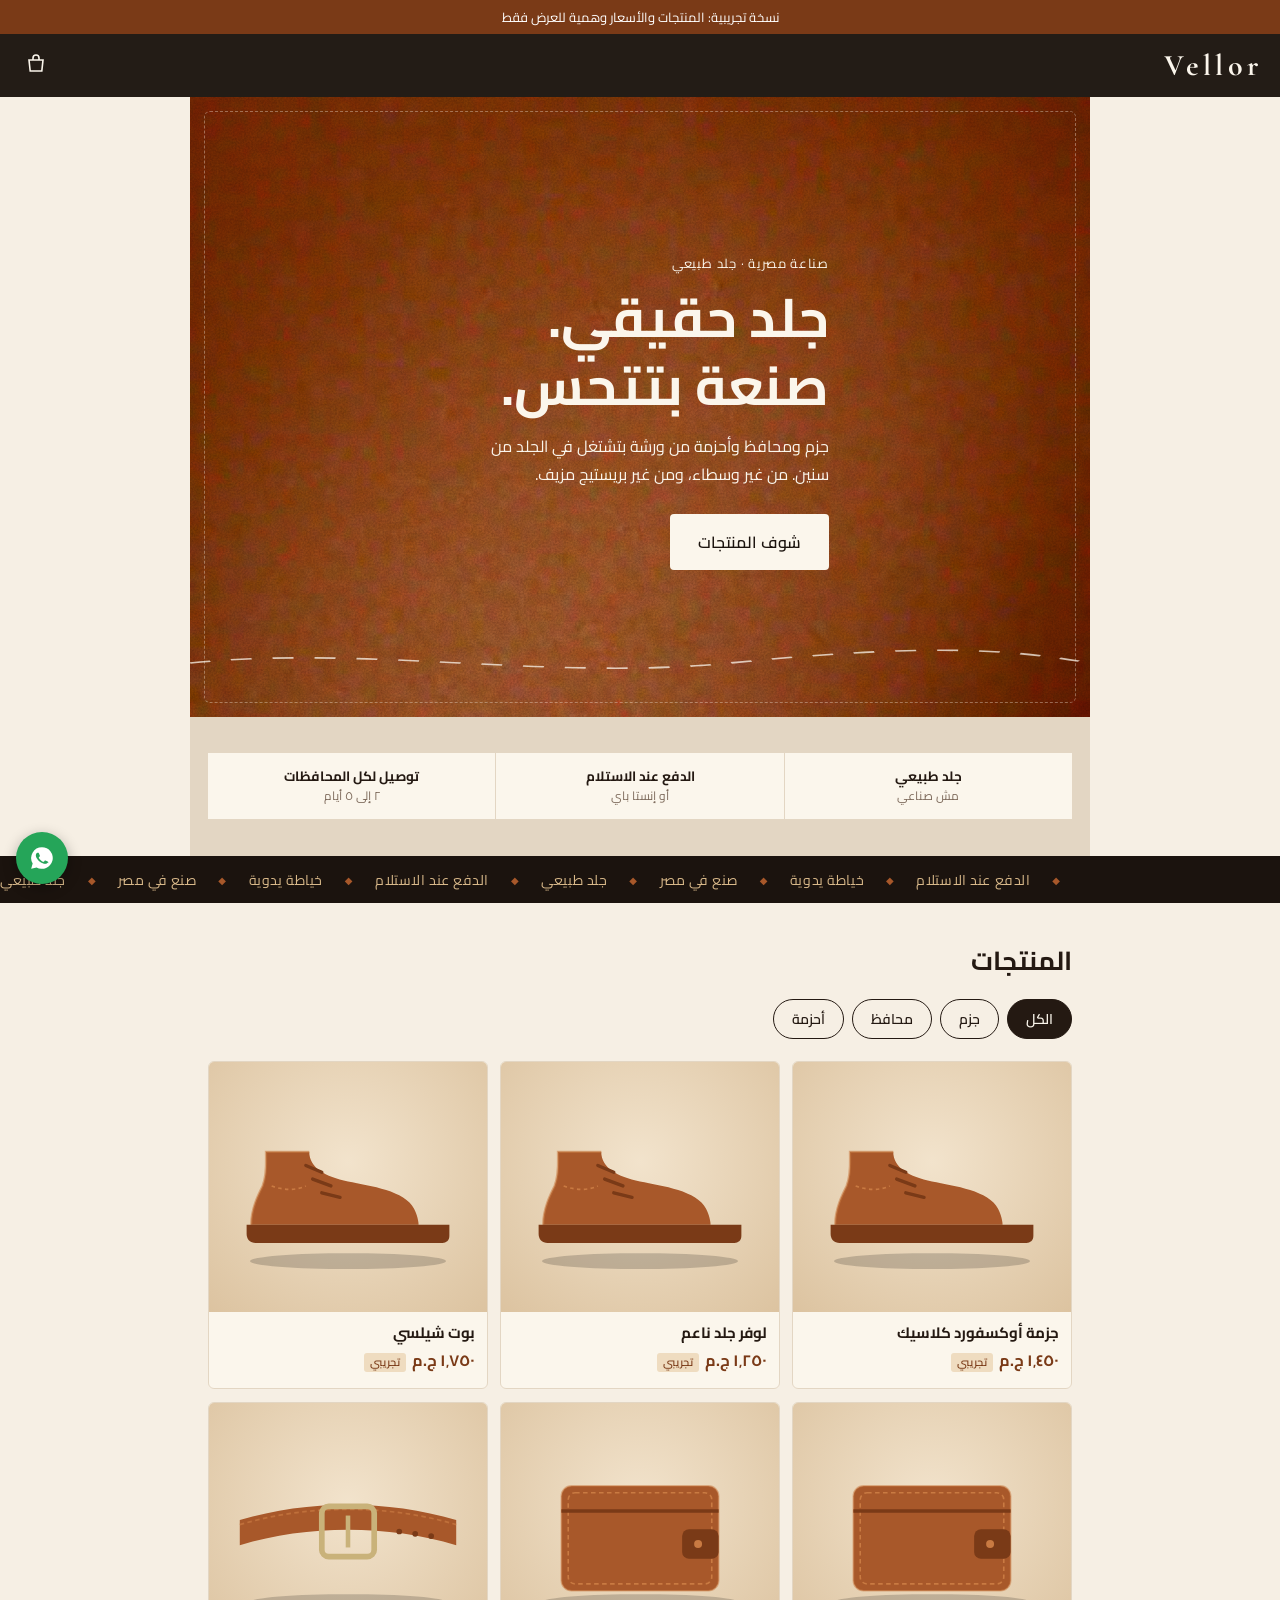
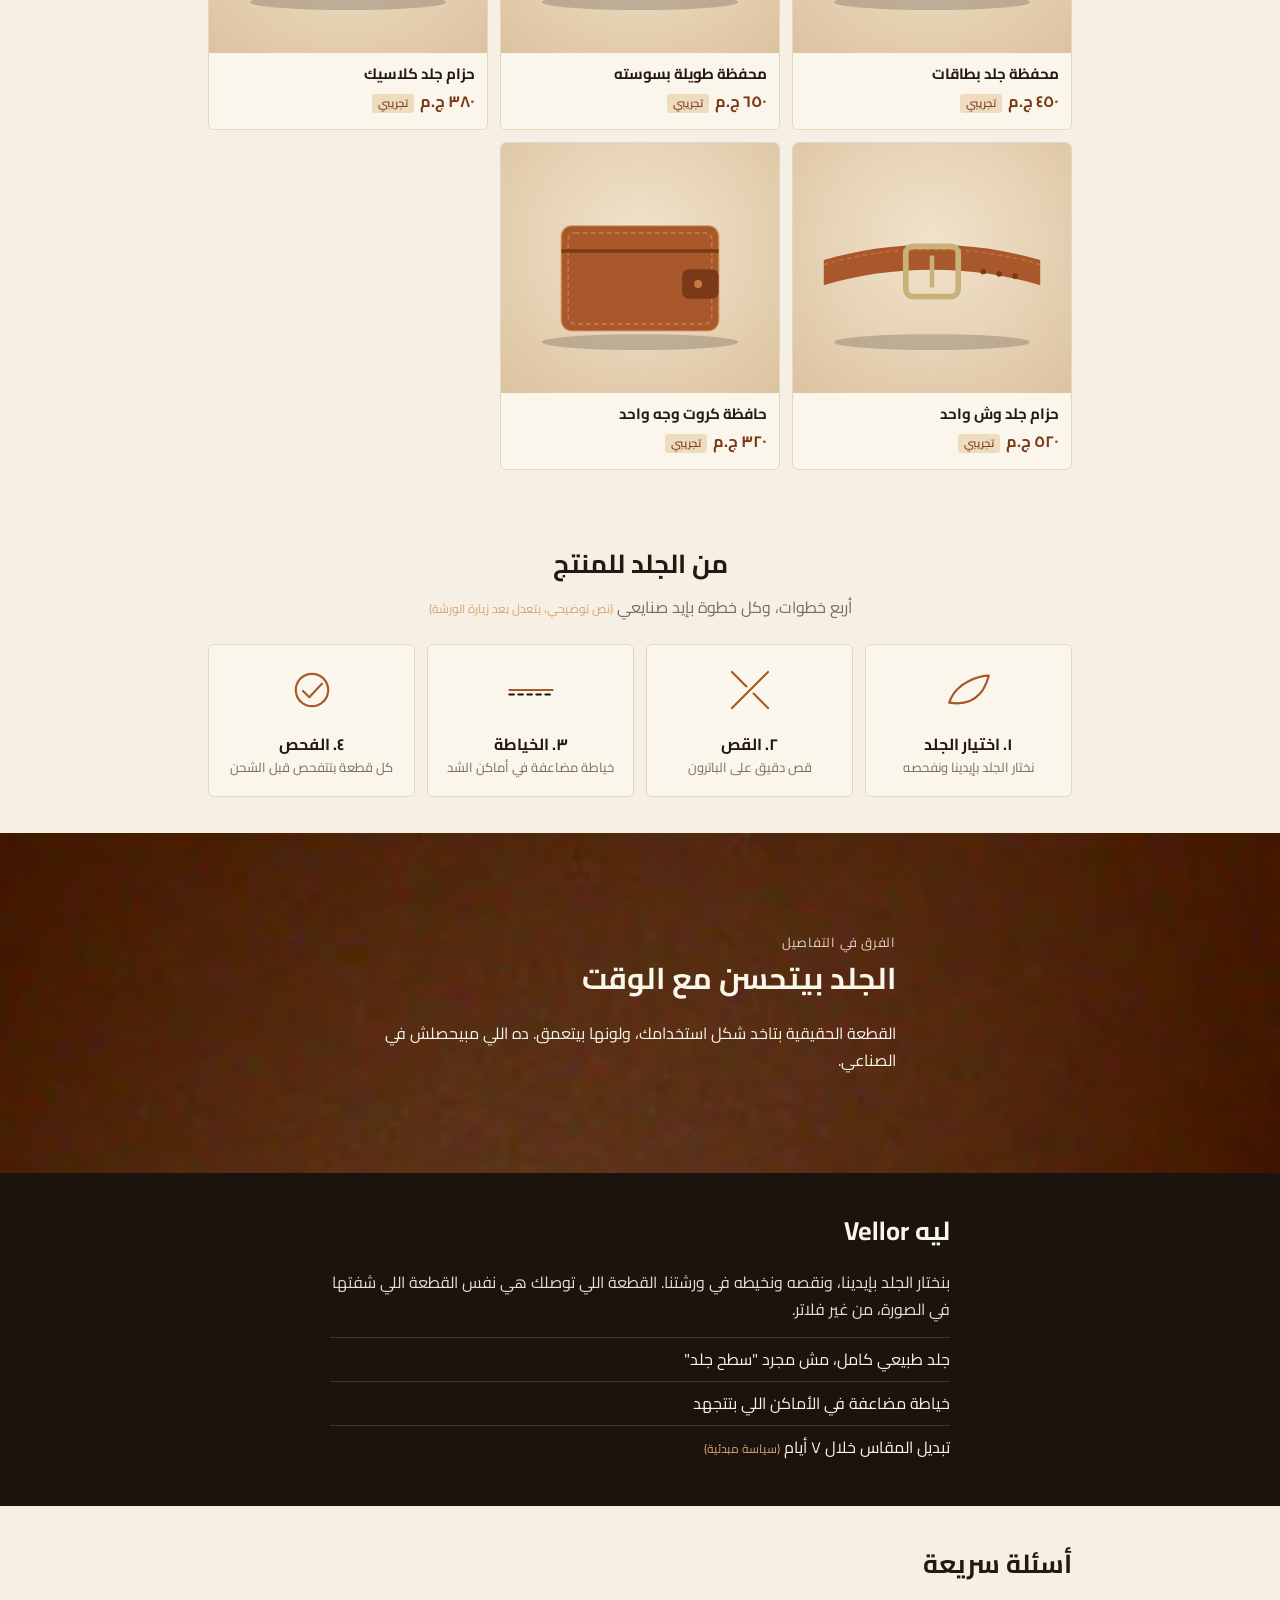
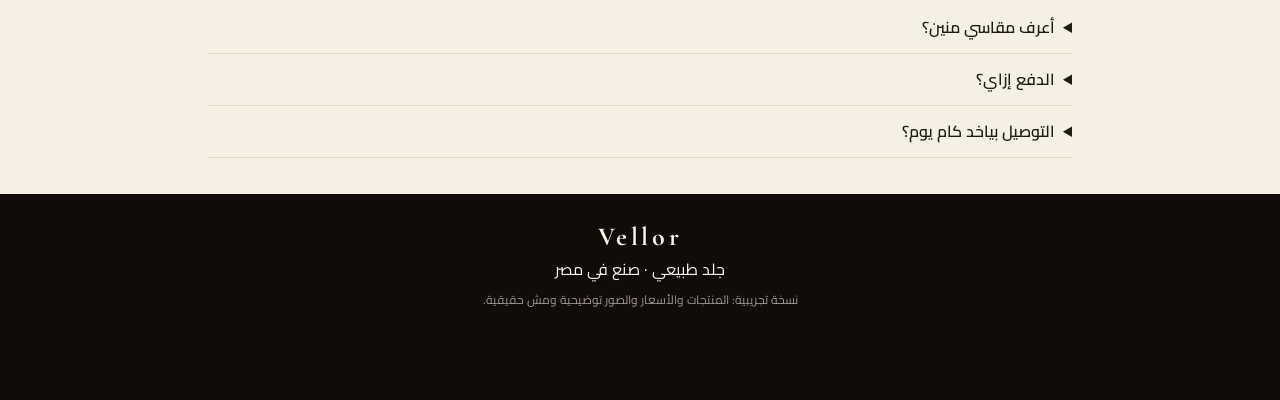
==== index.html @ 67bf5eaa "Vellor store: static showpiece site with demo products" ====
<!doctype html>
<html lang="ar" dir="rtl">
<head>
<meta charset="utf-8">
<meta name="viewport" content="width=device-width, initial-scale=1">
<title>Vellor | جزم ومحافظ وأحزمة جلد طبيعي</title>
<meta name="description" content="جزم ومحافظ وأحزمة جلد طبيعي مصنوعة في مصر. الدفع عند الاستلام أو إنستا باي.">
<meta name="theme-color" content="#1b130e">
<link rel="preconnect" href="https://fonts.googleapis.com">
<link rel="preconnect" href="https://fonts.gstatic.com" crossorigin>
<link href="https://fonts.googleapis.com/css2?family=Cairo:wght@400;600;700&family=Cormorant+Garamond:wght@500;600;700&display=swap" rel="stylesheet">
<link rel="stylesheet" href="style.css">
</head>
<body>
<div class="demo-bar" id="demoBar" hidden>نسخة تجريبية: المنتجات والأسعار وهمية للعرض فقط</div>
<header class="top">
  <a class="logo" href="#top" aria-label="Vellor">Vellor</a>
  <button class="cart-btn" id="openCart" aria-label="السلة">
    <svg viewBox="0 0 24 24" width="24" height="24" fill="none" stroke="currentColor" stroke-width="1.6"><path d="M5 8h14l-1.2 11H6.2L5 8z"/><path d="M9 8V6a3 3 0 016 0v2"/></svg>
    <span class="badge" id="cartCount">0</span>
  </button>
</header>

<main id="top">
  <section class="hero">
    <video class="hero-vid" autoplay muted loop playsinline preload="auto" poster="media/poster.jpg" aria-hidden="true"><source src="media/leather-loop.mp4" type="video/mp4"></video>
    <div class="shine"></div>
    <svg class="stitch" viewBox="0 0 300 40" preserveAspectRatio="none" aria-hidden="true"><path d="M0 20 C60 2 120 38 180 20 S270 4 300 20"/></svg>
    <div class="hero-in">
      <p class="eyebrow rv">صناعة مصرية · جلد طبيعي</p>
      <h1 class="rv d1">جلد حقيقي.<br>صنعة بتتحس.</h1>
      <p class="sub rv d2">جزم ومحافظ وأحزمة من ورشة بتشتغل في الجلد من سنين. من غير وسطاء، ومن غير بريستيج مزيف.</p>
      <a class="btn rv d3" href="#shop">شوف المنتجات</a>
    </div>
  </section>

  <section class="trust">
    <div><b>جلد طبيعي</b><span>مش صناعي</span></div>
    <div><b>الدفع عند الاستلام</b><span>أو إنستا باي</span></div>
    <div><b>توصيل لكل المحافظات</b><span>٢ إلى ٥ أيام</span></div>
  </section>


  <div class="marquee" aria-hidden="true"><div class="mq"><span>جلد طبيعي</span><i>◆</i><span>صنع في مصر</span><i>◆</i><span>خياطة يدوية</span><i>◆</i><span>الدفع عند الاستلام</span><i>◆</i><span>جلد طبيعي</span><i>◆</i><span>صنع في مصر</span><i>◆</i><span>خياطة يدوية</span><i>◆</i><span>الدفع عند الاستلام</span><i>◆</i></div></div>
  <section class="shop" id="shop">
    <h2 class="rv">المنتجات</h2>
    <div class="tabs" id="tabs">
      <button class="on" data-cat="all">الكل</button>
      <button data-cat="shoes">جزم</button>
      <button data-cat="wallets">محافظ</button>
      <button data-cat="belts">أحزمة</button>
    </div>
    <div class="grid" id="grid"></div>
  </section>


  <section class="process">
    <h2 class="rv">من الجلد للمنتج</h2>
    <p class="lead rv">أربع خطوات، وكل خطوة بإيد صنايعي <small class="ph">(نص توضيحي، يتعدل بعد زيارة الورشة)</small></p>
    <div class="steps">
      <div class="step rv"><svg viewBox="0 0 60 60"><path class="dr" d="M8 44c8-24 36-30 44-30-2 8-10 36-44 30z"/></svg><b>١. اختيار الجلد</b><span>نختار الجلد بإيدينا ونفحصه</span></div>
      <div class="step rv d1"><svg viewBox="0 0 60 60"><path class="dr" d="M10 50L50 10M10 10l16 16M34 34l16 16"/></svg><b>٢. القص</b><span>قص دقيق على الباترون</span></div>
      <div class="step rv d2"><svg viewBox="0 0 60 60"><path class="dr" d="M6 30h48"/><path class="dr st" d="M6 30h48" /></svg><b>٣. الخياطة</b><span>خياطة مضاعفة في أماكن الشد</span></div>
      <div class="step rv d3"><svg viewBox="0 0 60 60"><circle class="dr" cx="30" cy="30" r="18"/><path class="dr" d="M20 31l7 7 14-15"/></svg><b>٤. الفحص</b><span>كل قطعة بتتفحص قبل الشحن</span></div>
    </div>
  </section>

  <section class="vidband">
    <video autoplay muted loop playsinline preload="metadata" poster="media/poster.jpg"><source src="media/leather-loop.mp4" type="video/mp4"></video>
    <div class="vb-in rv"><p class="eyebrow">الفرق في التفاصيل</p><h2>الجلد بيتحسن مع الوقت</h2><p>القطعة الحقيقية بتاخد شكل استخدامك، ولونها بيتعمق. ده اللي مبيحصلش في الصناعي.</p></div>
  </section>
  <section class="story">
    <h2 class="rv">ليه Vellor</h2>
    <p>بنختار الجلد بإيدينا، ونقصه ونخيطه في ورشتنا. القطعة اللي توصلك هي نفس القطعة اللي شفتها في الصورة، من غير فلاتر.</p>
    <ul>
      <li>جلد طبيعي كامل، مش مجرد "سطح جلد"</li>
      <li>خياطة مضاعفة في الأماكن اللي بتتجهد</li>
      <li>تبديل المقاس خلال ٧ أيام <small class="ph">(سياسة مبدئية)</small></li>
    </ul>
  </section>

  <section class="faq">
    <h2>أسئلة سريعة</h2>
    <details><summary>أعرف مقاسي منين؟</summary><p>اختار مقاسك المعتاد في الجزم. لو بين مقاسين، خد الأكبر. ولو محتار ابعتلنا على واتساب.</p></details>
    <details><summary>الدفع إزاي؟</summary><p>عند الاستلام كاش، أو إنستا باي وتبعتلنا صورة التحويل على واتساب.</p></details>
    <details><summary>التوصيل بياخد كام يوم؟</summary><p>غالباً ٢ إلى ٥ أيام حسب المحافظة <small class="ph">(مبدئي)</small>.</p></details>
  </section>
</main>

<footer>
  <div class="logo">Vellor</div>
  <p>جلد طبيعي · صنع في مصر</p>
  <p class="tiny" id="footDemo"></p>
</footer>

<a class="wa-float" id="waFloat" target="_blank" rel="noopener" aria-label="واتساب">
  <svg viewBox="0 0 24 24" width="26" height="26" fill="currentColor"><path d="M12 2a10 10 0 00-8.6 15.1L2 22l5-1.3A10 10 0 1012 2zm5.2 14.2c-.2.6-1.3 1.2-1.800 1.2-.5.1-1 .2-3.300-.7-2.800-1.100-4.600-4-4.700-4.200-.1-.2-1.100-1.500-1.100-2.800s.7-2 1-2.300c.2-.3.500-.3.700-.3h.5c.2 0 .4 0 .6.500l.9 2.200c.1.2.1.400 0 .5l-.4.600-.4.400c-.1.2-.3.300-.1.600.2.300.8 1.3 1.700 2.100 1.2 1 2.100 1.3 2.400 1.500.3.100.4.100.6-.1l.8-1c.2-.3.4-.2.600-.1l2 1c.3.100.5.200.5.300.1.2.1.800-.1 1.400z"/></svg>
</a>

<!-- product sheet -->
<div class="overlay" id="overlay" hidden></div>
<aside class="sheet" id="prodSheet" hidden aria-modal="true" role="dialog">
  <button class="x" data-close aria-label="إغلاق">×</button>
  <div class="pimg" id="pImg"></div>
  <div class="pbody">
    <h3 id="pName"></h3>
    <p class="price" id="pPrice"></p>
    <p id="pDesc" class="pdesc"></p>
    <div class="opt" id="colorOpt"><span>اللون</span><div class="chips" id="colorChips"></div></div>
    <div class="opt" id="sizeOpt"><span>المقاس</span><div class="chips" id="sizeChips"></div></div>
    <p class="err" id="pErr"></p>
    <button class="btn full" id="addBtn">أضف للسلة</button>
  </div>
</aside>

<!-- cart / checkout -->
<aside class="sheet" id="cartSheet" hidden aria-modal="true" role="dialog">
  <button class="x" data-close aria-label="إغلاق">×</button>
  <div class="pbody">
    <h3>سلتك</h3>
    <div id="cartList"></div>
    <div class="totals" id="totals"></div>
    <form id="orderForm" novalidate>
      <h4>بيانات التوصيل</h4>
      <label>الاسم<input name="name" autocomplete="name" required></label>
      <label>رقم الموبايل<input name="phone" inputmode="tel" autocomplete="tel" placeholder="01xxxxxxxxx" required></label>
      <label>المحافظة<input name="gov" required></label>
      <label>العنوان بالتفصيل<textarea name="addr" rows="2" required></textarea></label>
      <h4>طريقة الدفع</h4>
      <label class="radio"><input type="radio" name="pay" value="cod" checked> الدفع عند الاستلام</label>
      <label class="radio"><input type="radio" name="pay" value="instapay"> إنستا باي</label>
      <div class="ipbox" id="ipBox" hidden></div>
      <p class="err" id="formErr"></p>
      <button class="btn full" type="submit">ابعت الطلب على واتساب</button>
      <p class="note">الطلب بيتبعت كرسالة واتساب جاهزة وبتأكده معانا هناك. مفيش دفع بيحصل على الموقع.</p>
    </form>
  </div>
</aside>
<div class="toast" id="toast" hidden></div>
<script src="config.js"></script>
<script src="products.js"></script>
<script src="art.js"></script>
<script src="app.js"></script>
</body>
</html>
---- style.css ----
:root{--bg:#f6efe4;--ink:#241912;--cog:#a8582a;--cog-d:#7a3a17;--cream:#fbf6ec;--blk:#1b130e;--mut:#7d6a5b;--line:#e3d6c3}
*{box-sizing:border-box;margin:0;padding:0;-webkit-tap-highlight-color:transparent}
html{scroll-behavior:smooth}
body{font-family:'Cairo',system-ui,-apple-system,'Noto Sans Arabic','Segoe UI',sans-serif;background:var(--bg);color:var(--ink);line-height:1.7;font-size:16px}
a{color:inherit}
.demo-bar{background:var(--cog-d);color:#fff;text-align:center;font-size:13px;padding:6px 10px}
.top{position:sticky;top:0;z-index:20;display:flex;align-items:center;justify-content:space-between;padding:12px 18px;background:rgba(27,19,14,.96);color:var(--cream);backdrop-filter:blur(6px)}
.logo{font-family:'Cormorant Garamond',Georgia,'Times New Roman',serif;font-weight:700;font-size:30px;letter-spacing:.14em;text-decoration:none;direction:ltr;line-height:1}
.cart-btn{position:relative;background:none;border:0;color:inherit;padding:6px;cursor:pointer}
.badge{position:absolute;top:-2px;left:-4px;min-width:18px;height:18px;border-radius:9px;background:var(--cog);color:#fff;font-size:11px;display:grid;place-items:center;padding:0 4px}
.badge:empty{display:none}
.hero{position:relative;color:var(--cream);padding:64px 22px 56px;overflow:hidden;
 background:radial-gradient(120% 90% at 20% 0%,#b8672f 0%,#8a441c 45%,#4a2410 100%)}
.hero::before{content:"";position:absolute;inset:0;opacity:.55;mix-blend-mode:multiply;
 background-image:url("data:image/svg+xml;utf8,<svg xmlns='http://www.w3.org/2000/svg' width='300' height='300'><filter id='n'><feTurbulence type='fractalNoise' baseFrequency='.55' numOctaves='3' seed='7'/><feColorMatrix values='0 0 0 0 .2  0 0 0 0 .1  0 0 0 0 .05  0 0 0 1.4 -.3'/></filter><rect width='300' height='300' filter='url(%23n)'/></svg>")}
.hero::after{content:"";position:absolute;inset:14px;border:1px dashed rgba(251,246,236,.35);border-radius:6px;pointer-events:none}
.hero-in{position:relative;max-width:560px;margin:auto}
.eyebrow{font-size:13px;letter-spacing:.06em;opacity:.85}
h1{font-size:40px;line-height:1.25;margin:10px 0 14px;font-weight:700}
.sub{font-size:16px;opacity:.92;margin-bottom:26px;max-width:42ch}
.btn{display:inline-block;background:var(--cream);color:var(--blk);border:0;border-radius:4px;padding:13px 28px;font:600 16px 'Cairo',sans-serif;text-decoration:none;cursor:pointer}
.btn:active{transform:scale(.98)}
.btn.full{display:block;width:100%;background:var(--blk);color:var(--cream);margin-top:14px;text-align:center}
.trust{display:grid;grid-template-columns:repeat(3,1fr);gap:1px;background:var(--line);border-bottom:1px solid var(--line)}
.trust div{background:var(--cream);padding:14px 6px;text-align:center;font-size:13px;line-height:1.4}
.trust b{display:block;font-size:13.5px}.trust span{color:var(--mut);font-size:12px}
section{padding:36px 18px;max-width:900px;margin:auto}
h2{font-size:26px;margin-bottom:16px}
.tabs{display:flex;gap:8px;overflow-x:auto;padding-bottom:6px;margin-bottom:16px}
.tabs button{flex:none;border:1px solid var(--ink);background:none;color:var(--ink);padding:6px 18px;border-radius:20px;font:600 14px 'Cairo',sans-serif;cursor:pointer}
.tabs button.on{background:var(--ink);color:var(--cream)}
.grid{display:grid;grid-template-columns:1fr 1fr;gap:12px}
.card{background:var(--cream);border:1px solid var(--line);border-radius:6px;overflow:hidden;text-align:right;cursor:pointer;font:inherit;color:inherit;padding:0}
.card .im{aspect-ratio:1/.9;background:radial-gradient(circle at 50% 40%,#f2e3cc,#dcc3a0);display:grid;place-items:center;padding:8px}
.card .im svg{width:100%;height:100%}
.card .tx{padding:10px 12px 14px}
.card h3{font-size:15px;line-height:1.4;margin-bottom:4px}
.card .p{color:var(--cog-d);font-weight:700}
.tag{display:inline-block;font-size:11px;background:#efdcc0;color:var(--cog-d);border-radius:3px;padding:0 6px;margin-right:6px;font-weight:600}
.story{background:var(--blk);color:var(--cream);max-width:none}
.story>*{max-width:620px;margin-left:auto;margin-right:auto}
.story p{opacity:.9;margin-bottom:14px}
.story ul{list-style:none}.story li{padding:8px 0;border-top:1px solid rgba(251,246,236,.15)}
.ph{color:#d9a46f;font-size:12px}
.faq details{border-bottom:1px solid var(--line);padding:12px 0}
.faq summary{font-weight:600;cursor:pointer}
.faq p{color:var(--mut);margin-top:6px}
footer{background:#120c08;color:var(--cream);text-align:center;padding:30px 18px 90px}
footer .logo{display:inline-block;font-size:26px;margin-bottom:6px}
footer .tiny{font-size:12px;opacity:.6;margin-top:6px}
.wa-float{position:fixed;bottom:16px;left:16px;width:52px;height:52px;border-radius:50%;background:#25a559;color:#fff;display:grid;place-items:center;box-shadow:0 4px 14px rgba(0,0,0,.3);z-index:15}
.overlay{position:fixed;inset:0;background:rgba(0,0,0,.55);z-index:30}
.sheet{position:fixed;z-index:31;background:var(--bg);bottom:0;left:0;right:0;max-height:92vh;overflow-y:auto;border-radius:14px 14px 0 0;box-shadow:0 -10px 40px rgba(0,0,0,.35);max-width:560px;margin:auto}
.sheet[hidden],.overlay[hidden],.toast[hidden]{display:none}
.x{position:absolute;top:8px;left:12px;z-index:2;width:36px;height:36px;border-radius:50%;border:0;background:rgba(255,255,255,.85);font-size:24px;line-height:1;cursor:pointer}
.pimg{background:radial-gradient(circle at 50% 40%,#f2e3cc,#d4b78f);padding:24px 30px 10px;border-radius:14px 14px 0 0}
.pimg svg{width:100%;max-height:240px}
.pbody{padding:18px 20px 28px}
.pbody h3{font-size:22px}.pbody h4{margin:18px 0 6px;font-size:16px}
.price{color:var(--cog-d);font-weight:700;font-size:20px;margin:2px 0 8px}
.pdesc{color:var(--mut);margin-bottom:10px}
.opt{margin-top:12px}.opt>span{font-weight:600;font-size:14px}
.chips{display:flex;flex-wrap:wrap;gap:8px;margin-top:6px}
.chips button{border:1px solid var(--ink);background:none;padding:6px 14px;border-radius:4px;font:600 14px 'Cairo',sans-serif;cursor:pointer;min-width:46px}
.chips button.on{background:var(--ink);color:var(--cream)}
.err{color:#b3261e;font-size:14px;min-height:20px;margin-top:6px}
.line{display:flex;gap:10px;padding:12px 0;border-bottom:1px solid var(--line);align-items:center}
.line .th{width:64px;height:54px;background:#e6d2b3;border-radius:4px;flex:none;display:grid;place-items:center}
.line .th svg{width:56px}
.line .in{flex:1;font-size:14px;line-height:1.4}.line .in small{color:var(--mut)}
.qty{display:flex;align-items:center;gap:8px}
.qty button{width:28px;height:28px;border:1px solid var(--ink);background:none;border-radius:50%;font-size:16px;cursor:pointer}
.totals{padding:12px 0;font-size:15px}
.totals div{display:flex;justify-content:space-between;padding:2px 0}
.totals .t{font-weight:700;font-size:18px;border-top:1px solid var(--line);margin-top:6px;padding-top:8px}
form label{display:block;font-size:14px;font-weight:600;margin-top:10px}
form input:not([type=radio]),form textarea{width:100%;margin-top:4px;padding:11px 12px;border:1px solid #cdb99d;border-radius:4px;background:var(--cream);font:16px 'Cairo',sans-serif;color:var(--ink)}
form label.radio{display:flex;gap:8px;align-items:center;font-weight:400;margin-top:8px}
.ipbox{background:#efdcc0;border-radius:4px;padding:10px 12px;font-size:14px;margin-top:8px}
.note{font-size:12.5px;color:var(--mut);margin-top:10px}
.empty{text-align:center;color:var(--mut);padding:30px 0}
.toast{position:fixed;bottom:84px;right:50%;transform:translateX(50%);background:var(--blk);color:var(--cream);padding:10px 18px;border-radius:24px;z-index:40;font-size:14px;white-space:nowrap}
@media(min-width:700px){.grid{grid-template-columns:repeat(3,1fr)}h1{font-size:54px}.sheet{bottom:auto;top:50%;transform:translateY(-50%);border-radius:14px}}

/* ---- motion & showpiece ---- */
.hero{min-height:min(78vh,620px);display:flex;align-items:center}
.hero-vid{position:absolute;inset:0;width:100%;height:100%;object-fit:cover;opacity:.9}
.hero::before{z-index:1;opacity:.35}
.hero::after{z-index:2}
.shine{position:absolute;inset:0;z-index:1;background:linear-gradient(105deg,transparent 35%,rgba(255,225,180,.28) 50%,transparent 65%);transform:translateX(120%);animation:shine 6s ease-in-out infinite}
@keyframes shine{0%,30%{transform:translateX(120%)}70%,100%{transform:translateX(-120%)}}
.stitch{position:absolute;z-index:2;left:0;right:0;bottom:34px;width:100%;height:40px}
.stitch path{fill:none;stroke:rgba(251,246,236,.75);stroke-width:1.6;stroke-dasharray:7 7;animation:dash 14s linear infinite}
@keyframes dash{to{stroke-dashoffset:-280}}
.hero-in{z-index:3}
.rv{opacity:0;transform:translateY(22px);transition:opacity .8s cubic-bezier(.2,.7,.2,1),transform .8s cubic-bezier(.2,.7,.2,1)}
.rv.in{opacity:1;transform:none}
.d1{transition-delay:.12s}.d2{transition-delay:.24s}.d3{transition-delay:.36s}
.hero .rv{animation:rise 1s both cubic-bezier(.2,.7,.2,1);opacity:1;transform:none;transition:none}
.hero .d1{animation-delay:.15s}.hero .d2{animation-delay:.3s}.hero .d3{animation-delay:.45s}
@keyframes rise{from{opacity:0;transform:translateY(26px)}to{opacity:1;transform:none}}
.btn{transition:transform .2s,box-shadow .2s}.btn:hover{box-shadow:0 8px 22px rgba(0,0,0,.25);transform:translateY(-2px)}
.marquee{overflow:hidden;background:var(--blk);color:#d9b98a;padding:10px 0;white-space:nowrap;direction:ltr}
.mq{display:inline-flex;gap:22px;animation:mq 28s linear infinite;font-size:14px;letter-spacing:.04em}
.mq i{color:var(--cog);font-style:normal;font-size:10px;align-self:center}
@keyframes mq{to{transform:translateX(-50%)}}
.card{transition:transform .35s cubic-bezier(.2,.7,.2,1),box-shadow .35s}
.card:hover{transform:translateY(-4px);box-shadow:0 14px 28px rgba(60,30,10,.18)}
.card .im svg{transition:transform .5s cubic-bezier(.2,.7,.2,1)}
.card:hover .im svg{transform:scale(1.08) rotate(-2deg)}
.card.pop{animation:pop .5s both}
@keyframes pop{from{opacity:0;transform:scale(.96) translateY(10px)}to{opacity:1;transform:none}}
.process{text-align:center}
.lead{color:var(--mut);margin:-8px 0 22px}
.steps{display:grid;grid-template-columns:1fr 1fr;gap:12px}
.step{background:var(--cream);border:1px solid var(--line);border-radius:6px;padding:18px 10px}
.step svg{width:54px;height:54px;margin-bottom:6px}
.step .dr{fill:none;stroke:var(--cog);stroke-width:2.4;stroke-linecap:round;stroke-linejoin:round;stroke-dasharray:140;stroke-dashoffset:140}
.step .st{stroke:var(--blk);stroke-dasharray:5 5;stroke-dashoffset:0;transform:translateY(5px)}
.step.in .dr:not(.st){animation:draw 1.6s .3s forwards ease-out}
.step.in .st{animation:none}
@keyframes draw{to{stroke-dashoffset:0}}
.step b{display:block}.step span{display:block;font-size:13px;color:var(--mut);line-height:1.5}
.vidband{position:relative;max-width:none;padding:0;min-height:340px;display:flex;align-items:center;overflow:hidden;color:var(--cream)}
.vidband video{position:absolute;inset:0;width:100%;height:100%;object-fit:cover;filter:brightness(.55)}
.vb-in{position:relative;padding:48px 24px;max-width:560px;margin:auto}
.vb-in h2{font-size:30px}
@media(min-width:700px){.steps{grid-template-columns:repeat(4,1fr)}}
@media(prefers-reduced-motion:reduce){*{animation:none!important;transition:none!important}.rv{opacity:1;transform:none}.hero-vid,.vidband video{display:none}}
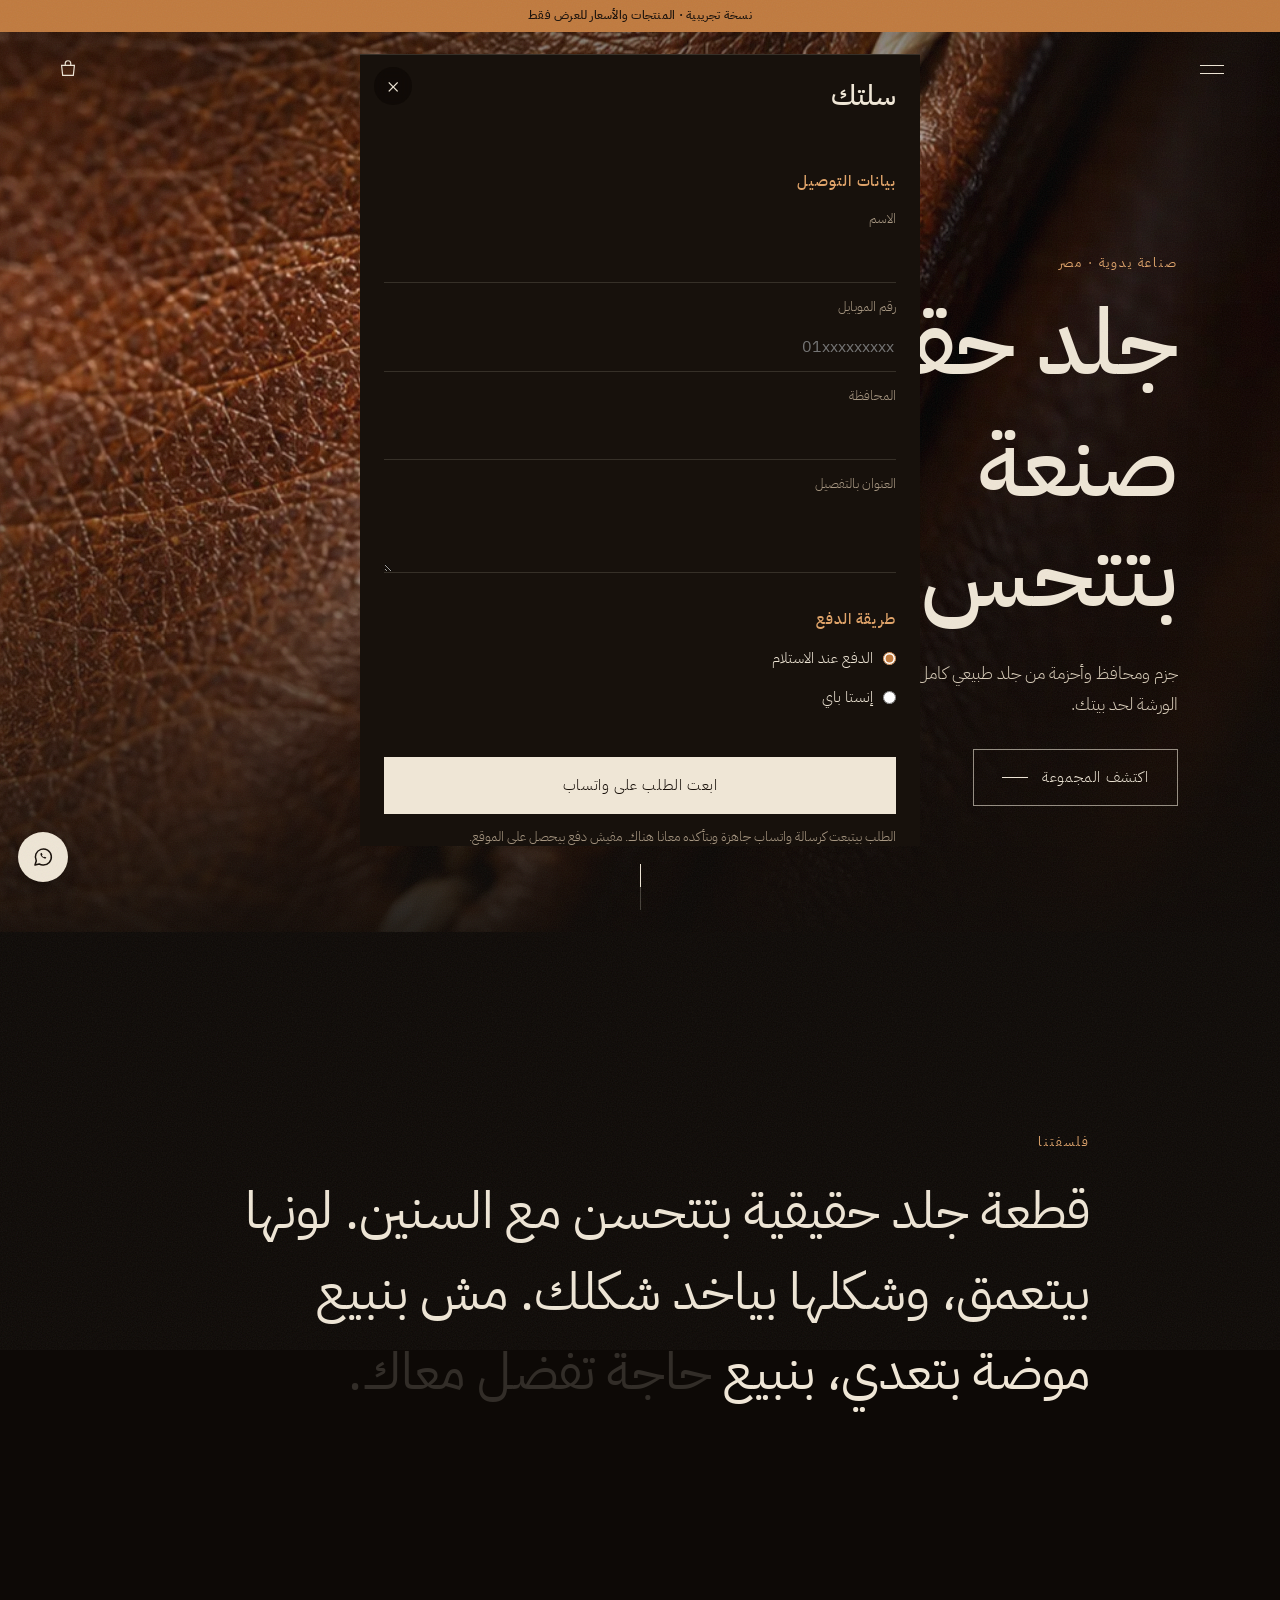
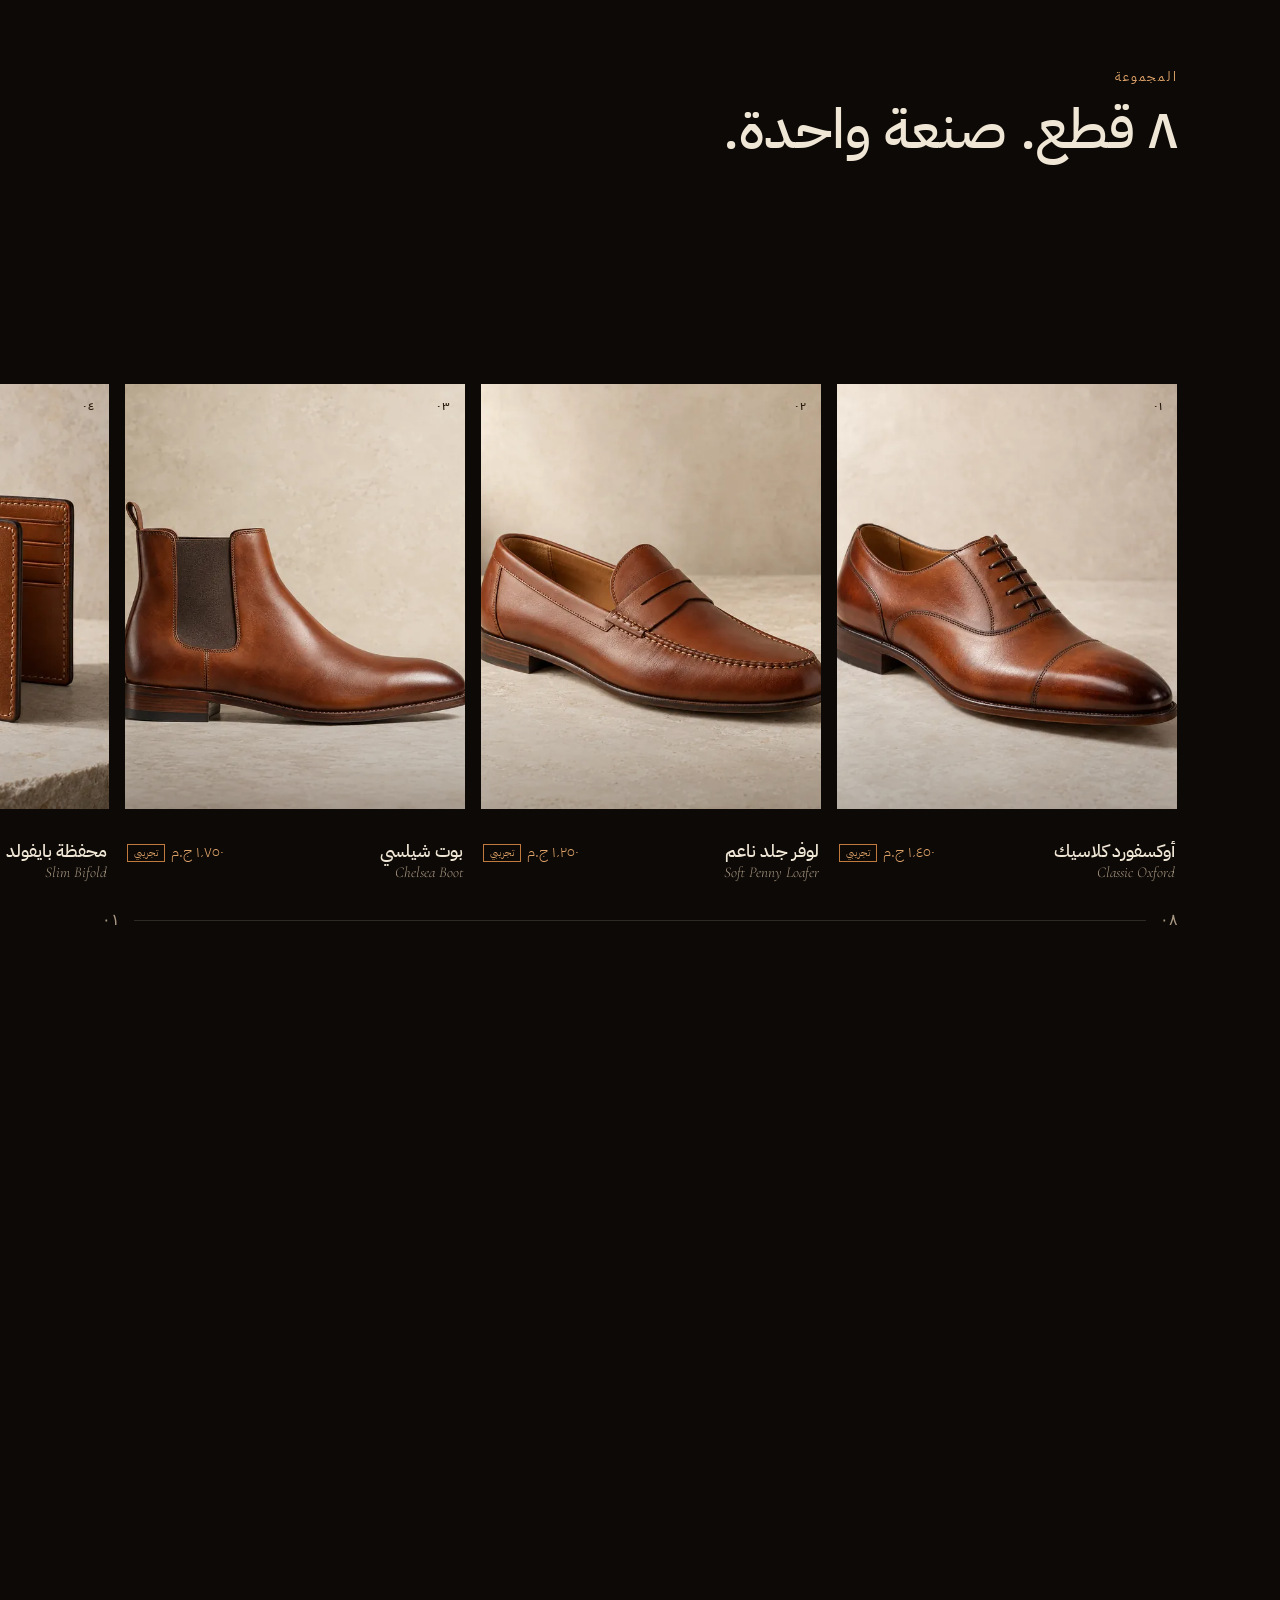
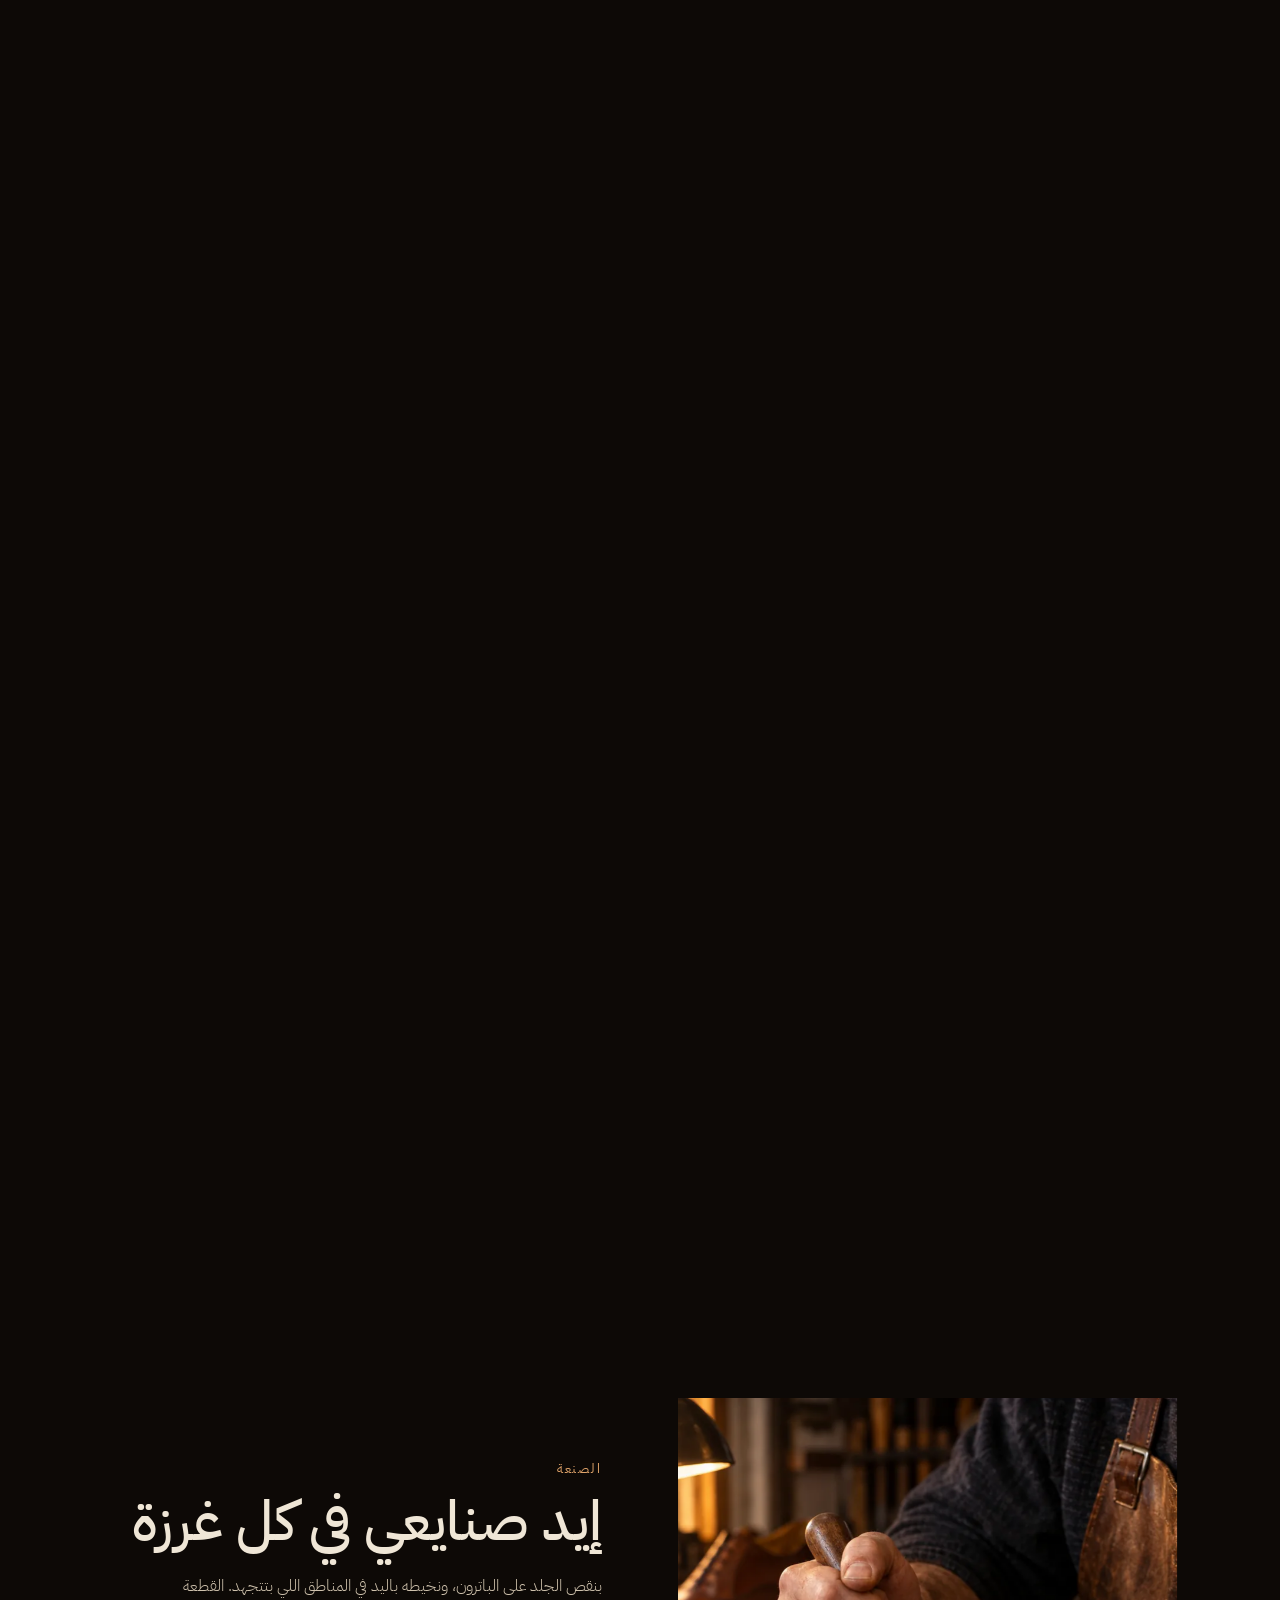
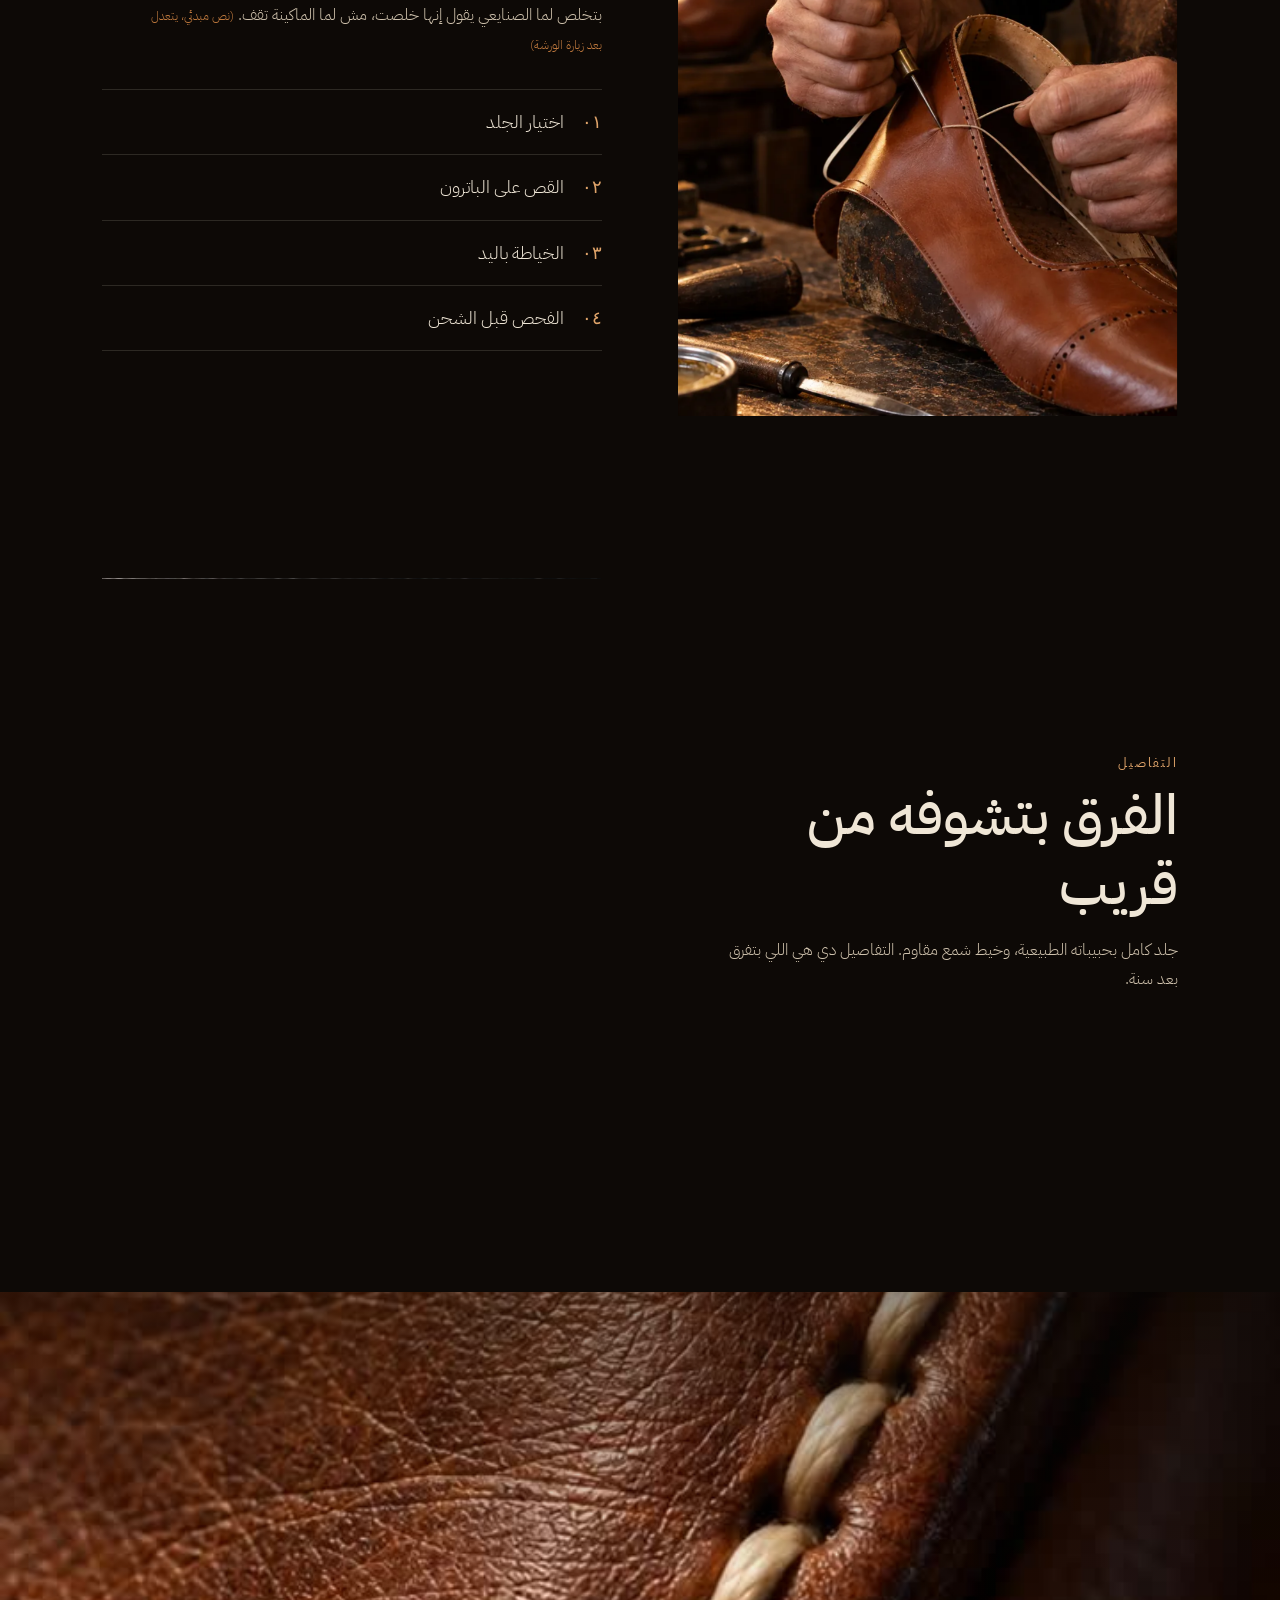
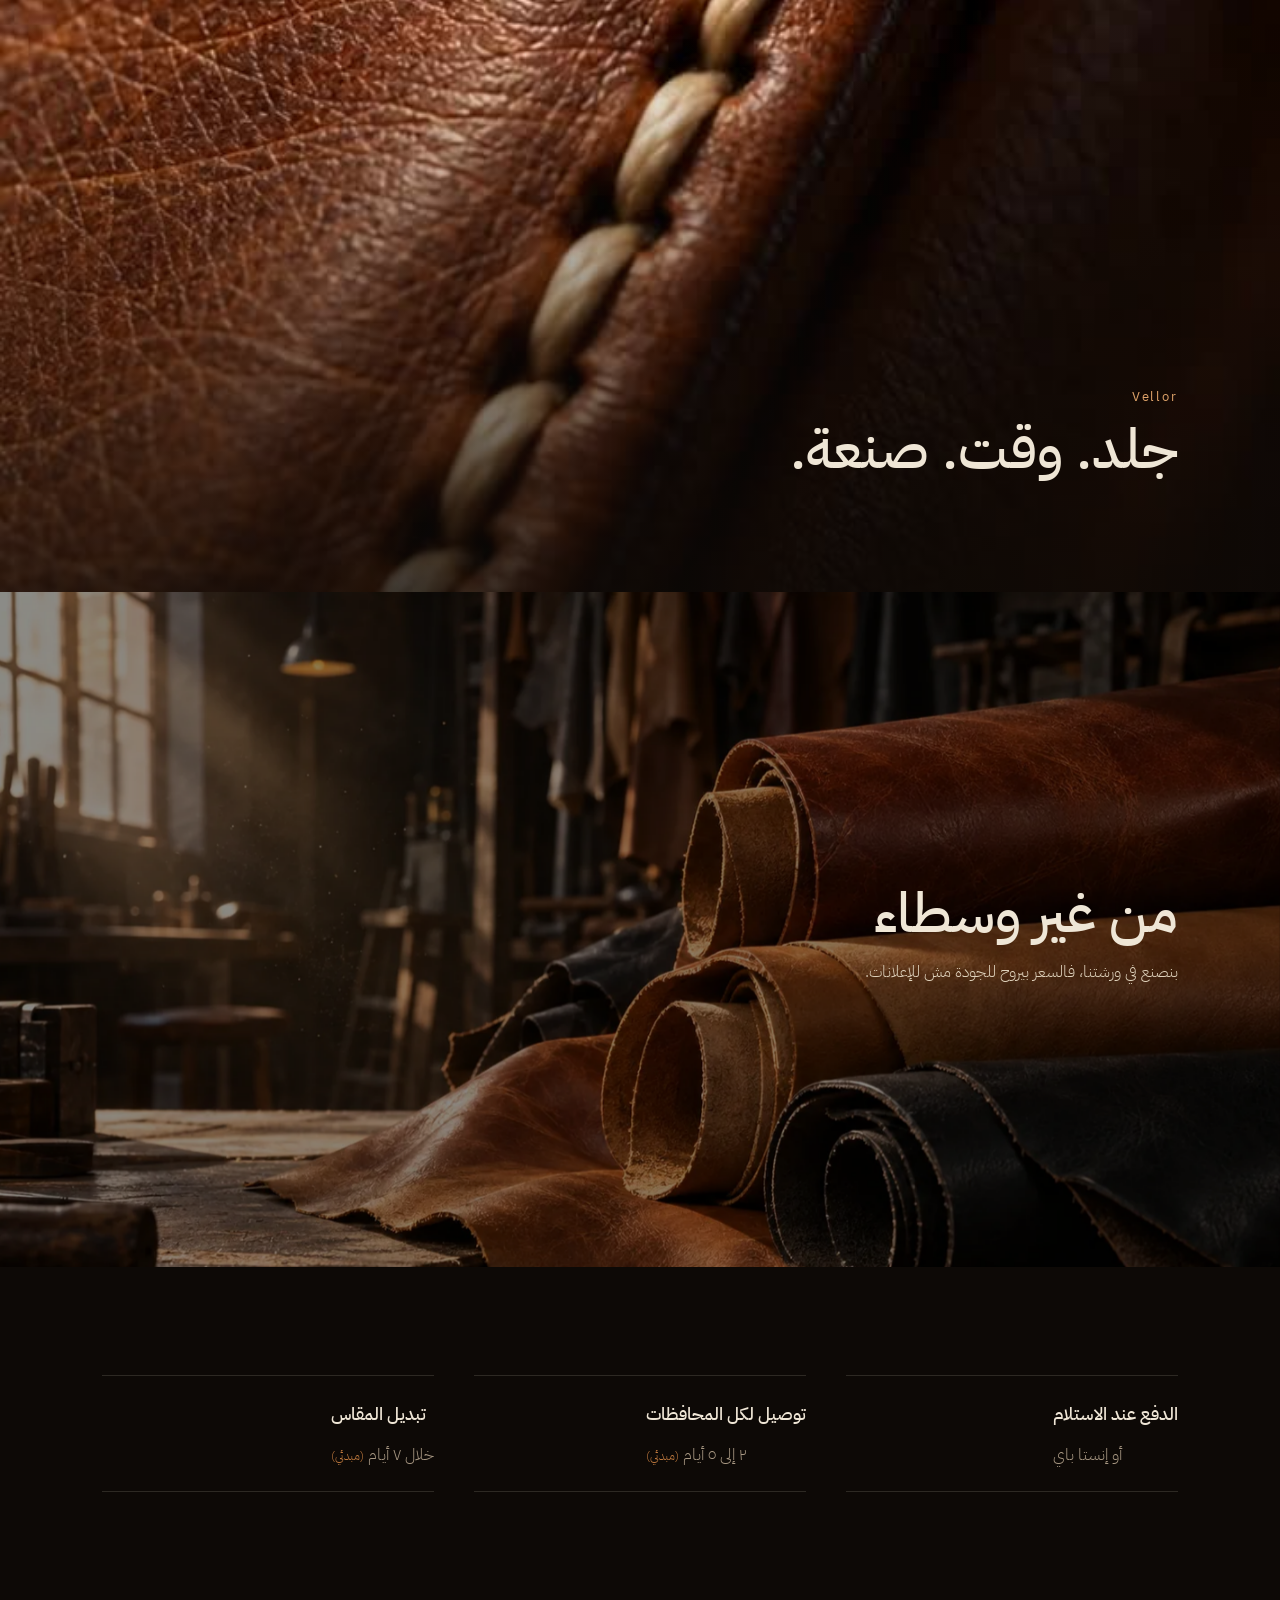
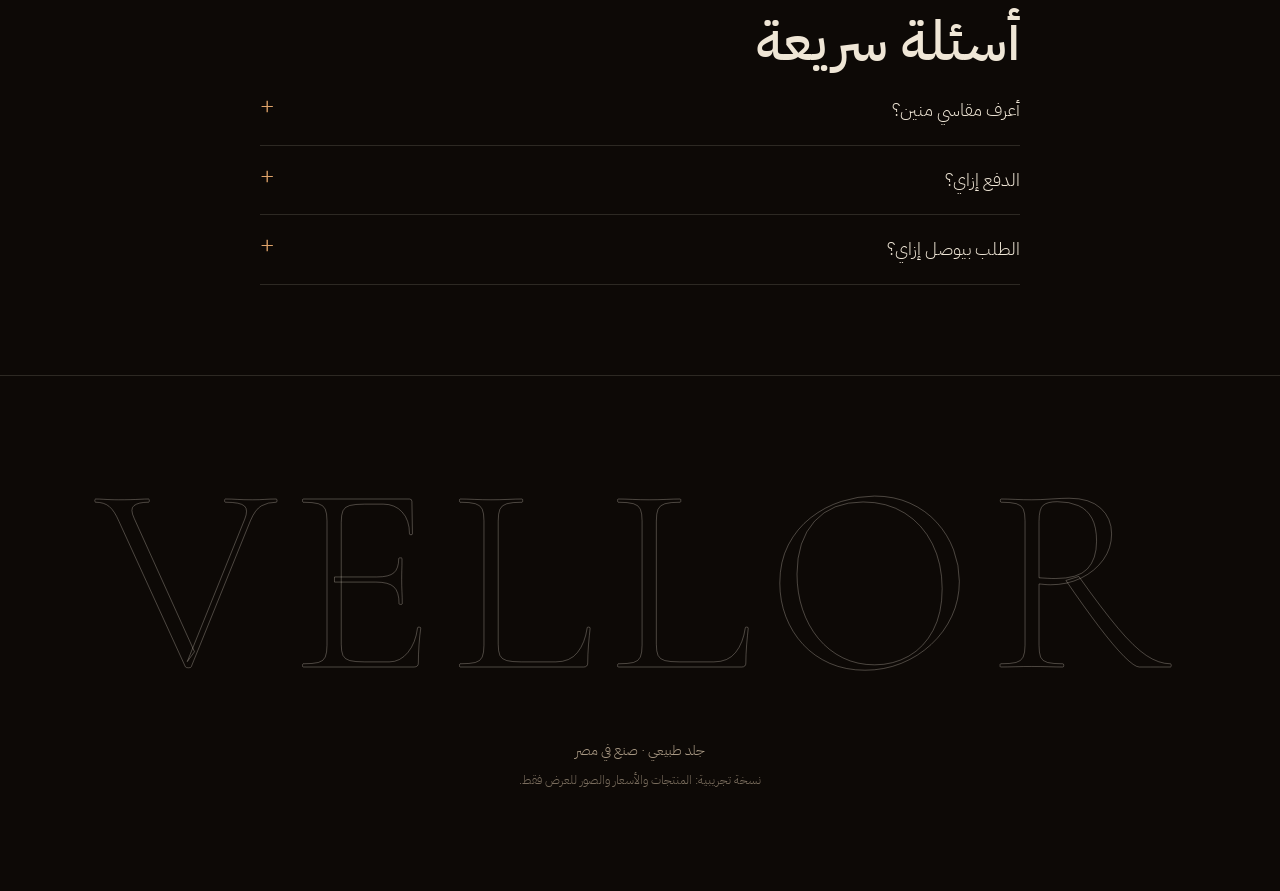
==== commit ccde7014: "Updated version with new media and content" ====
--- a/index.html
+++ b/index.html
@@ -2,119 +2,141 @@
 <html lang="ar" dir="rtl">
 <head>
 <meta charset="utf-8">
-<meta name="viewport" content="width=device-width, initial-scale=1">
-<title>Vellor | جزم ومحافظ وأحزمة جلد طبيعي</title>
-<meta name="description" content="جزم ومحافظ وأحزمة جلد طبيعي مصنوعة في مصر. الدفع عند الاستلام أو إنستا باي.">
-<meta name="theme-color" content="#1b130e">
+<meta name="viewport" content="width=device-width, initial-scale=1, viewport-fit=cover">
+<title>Vellor | جلد طبيعي بصنعة مصرية</title>
+<meta name="description" content="جزم ومحافظ وأحزمة من الجلد الطبيعي، مصنوعة باليد في مصر. الدفع عند الاستلام أو إنستا باي.">
+<meta name="theme-color" content="#0d0906">
+<meta property="og:title" content="Vellor"><meta property="og:image" content="img/hero.webp">
 <link rel="preconnect" href="https://fonts.googleapis.com">
 <link rel="preconnect" href="https://fonts.gstatic.com" crossorigin>
-<link href="https://fonts.googleapis.com/css2?family=Cairo:wght@400;600;700&family=Cormorant+Garamond:wght@500;600;700&display=swap" rel="stylesheet">
+<link href="https://fonts.googleapis.com/css2?family=Cormorant+Garamond:ital,wght@0,400;0,500;0,600;1,400&family=IBM+Plex+Sans+Arabic:wght@300;400;500;600&display=swap" rel="stylesheet">
+<link rel="preload" as="image" href="img/hero.webp">
 <link rel="stylesheet" href="style.css">
 </head>
-<body>
-<div class="demo-bar" id="demoBar" hidden>نسخة تجريبية: المنتجات والأسعار وهمية للعرض فقط</div>
-<header class="top">
-  <a class="logo" href="#top" aria-label="Vellor">Vellor</a>
+<body class="loading">
+<div class="grain" aria-hidden="true"></div>
+
+<div class="pre" id="pre" aria-hidden="true">
+  <div class="pre-in"><div class="pre-logo"><span>V</span><span>E</span><span>L</span><span>L</span><span>O</span><span>R</span></div><i class="pre-line"></i></div>
+</div>
+
+<div class="demo-bar" id="demoBar" hidden>نسخة تجريبية · المنتجات والأسعار للعرض فقط</div>
+<header class="top" id="top">
+  <button class="menu-btn" id="menuBtn" aria-label="القائمة"><i></i><i></i></button>
+  <a class="logo" href="#hero" aria-label="Vellor">VELLOR</a>
   <button class="cart-btn" id="openCart" aria-label="السلة">
-    <svg viewBox="0 0 24 24" width="24" height="24" fill="none" stroke="currentColor" stroke-width="1.6"><path d="M5 8h14l-1.2 11H6.2L5 8z"/><path d="M9 8V6a3 3 0 016 0v2"/></svg>
-    <span class="badge" id="cartCount">0</span>
+    <svg viewBox="0 0 24 24" width="22" height="22" fill="none" stroke="currentColor" stroke-width="1.3"><path d="M5 8h14l-1.2 11H6.2L5 8z"/><path d="M9 8V6a3 3 0 016 0v2"/></svg>
+    <span class="badge" id="cartCount"></span>
   </button>
 </header>
+<nav class="menu" id="menu" aria-hidden="true">
+  <a href="#collection">المجموعة</a><a href="#craft">الصنعة</a><a href="#film">الفيلم</a><a href="#faq">أسئلة</a>
+  <p>Vellor · جلد طبيعي · صنع في مصر</p>
+</nav>
 
-<main id="top">
-  <section class="hero">
-    <video class="hero-vid" autoplay muted loop playsinline preload="auto" poster="media/poster.jpg" aria-hidden="true"><source src="media/leather-loop.mp4" type="video/mp4"></video>
-    <div class="shine"></div>
-    <svg class="stitch" viewBox="0 0 300 40" preserveAspectRatio="none" aria-hidden="true"><path d="M0 20 C60 2 120 38 180 20 S270 4 300 20"/></svg>
-    <div class="hero-in">
-      <p class="eyebrow rv">صناعة مصرية · جلد طبيعي</p>
-      <h1 class="rv d1">جلد حقيقي.<br>صنعة بتتحس.</h1>
-      <p class="sub rv d2">جزم ومحافظ وأحزمة من ورشة بتشتغل في الجلد من سنين. من غير وسطاء، ومن غير بريستيج مزيف.</p>
-      <a class="btn rv d3" href="#shop">شوف المنتجات</a>
+<main>
+<section class="hero" id="hero">
+  <div class="hero-img"><img src="img/hero.webp" alt="جلد كونياك مع خياطة يدوية" fetchpriority="high"></div>
+  <div class="hero-shade"></div>
+  <div class="hero-txt">
+    <p class="kicker mask"><span>صناعة يدوية · مصر</span></p>
+    <h1 class="split" id="h1"><span class="ln"><span>جلد حقيقي.</span></span><span class="ln"><span>صنعة بتتحس.</span></span></h1>
+    <p class="lede mask"><span>جزم ومحافظ وأحزمة من جلد طبيعي كامل. من الورشة لحد بيتك.</span></p>
+    <a class="cta" href="#collection"><span>اكتشف المجموعة</span><i></i></a>
+  </div>
+  <div class="scroll-cue"><i></i></div>
+</section>
+
+<section class="statement" id="statement">
+  <p class="eyebrow" data-r>فلسفتنا</p>
+  <p class="big" id="big">قطعة جلد حقيقية بتتحسن مع السنين. لونها بيتعمق، وشكلها بياخد شكلك. مش بنبيع موضة بتعدي، بنبيع حاجة تفضل معاك.</p>
+</section>
+
+<section class="collection" id="collection">
+  <div class="sec-head">
+    <p class="eyebrow" data-r>المجموعة</p>
+    <h2 data-r>٨ قطع. صنعة واحدة.</h2>
+  </div>
+  <div class="hs" id="hs">
+    <div class="hs-stick">
+      <div class="hs-track" id="track"></div>
+      <div class="hs-ui"><span id="hsNum">٠١</span><div class="hs-bar"><i id="hsBar"></i></div><span>٠٨</span></div>
     </div>
-  </section>
+  </div>
+</section>
 
-  <section class="trust">
-    <div><b>جلد طبيعي</b><span>مش صناعي</span></div>
-    <div><b>الدفع عند الاستلام</b><span>أو إنستا باي</span></div>
-    <div><b>توصيل لكل المحافظات</b><span>٢ إلى ٥ أيام</span></div>
-  </section>
+<section class="craft" id="craft">
+  <div class="craft-img" data-reveal-img><img src="img/craft.webp" alt="صنايعي بيخيط جزمة بإيده" loading="lazy" data-par="0.12"></div>
+  <div class="craft-txt">
+    <p class="eyebrow" data-r>الصنعة</p>
+    <h2 data-r>إيد صنايعي في كل غرزة</h2>
+    <p data-r class="p">بنقص الجلد على الباترون، ونخيطه باليد في المناطق اللي بتتجهد. القطعة بتخلص لما الصنايعي يقول إنها خلصت، مش لما الماكينة تقف. <small class="ph">(نص مبدئي، يتعدل بعد زيارة الورشة)</small></p>
+    <ol class="steps">
+      <li data-r><b>٠١</b><span>اختيار الجلد</span></li>
+      <li data-r><b>٠٢</b><span>القص على الباترون</span></li>
+      <li data-r><b>٠٣</b><span>الخياطة باليد</span></li>
+      <li data-r><b>٠٤</b><span>الفحص قبل الشحن</span></li>
+    </ol>
+  </div>
+</section>
 
+<section class="detail" id="detail">
+  <div class="detail-img" data-reveal-img><img src="img/texture.webp" alt="جلد أسود مع خياطة" loading="lazy" data-par="0.1">
+    <span class="hot" style="top:34%;right:30%"><i></i><b>خياطة مضاعفة</b></span>
+    <span class="hot" style="top:68%;right:62%"><i></i><b>جلد فل جرين</b></span>
+  </div>
+  <div class="detail-txt"><p class="eyebrow" data-r>التفاصيل</p><h2 data-r>الفرق بتشوفه من قريب</h2><p class="p" data-r>جلد كامل بحبيباته الطبيعية، وخيط شمع مقاوم. التفاصيل دي هي اللي بتفرق بعد سنة.</p></div>
+</section>
 
-  <div class="marquee" aria-hidden="true"><div class="mq"><span>جلد طبيعي</span><i>◆</i><span>صنع في مصر</span><i>◆</i><span>خياطة يدوية</span><i>◆</i><span>الدفع عند الاستلام</span><i>◆</i><span>جلد طبيعي</span><i>◆</i><span>صنع في مصر</span><i>◆</i><span>خياطة يدوية</span><i>◆</i><span>الدفع عند الاستلام</span><i>◆</i></div></div>
-  <section class="shop" id="shop">
-    <h2 class="rv">المنتجات</h2>
-    <div class="tabs" id="tabs">
-      <button class="on" data-cat="all">الكل</button>
-      <button data-cat="shoes">جزم</button>
-      <button data-cat="wallets">محافظ</button>
-      <button data-cat="belts">أحزمة</button>
-    </div>
-    <div class="grid" id="grid"></div>
-  </section>
+<section class="film" id="film">
+  <video id="filmV" autoplay muted loop playsinline preload="metadata" poster="media/film-poster.jpg"><source src="media/film.mp4" type="video/mp4"></video>
+  <div class="film-shade"></div>
+  <div class="film-txt"><p class="eyebrow" data-r>Vellor</p><h2 data-r>جلد. وقت. صنعة.</h2></div>
+</section>
 
+<section class="wide" id="wide">
+  <img src="img/wide.webp" alt="لفائف جلد في الورشة" loading="lazy" data-par="0.18">
+  <div class="wide-txt"><h2 data-r>من غير وسطاء</h2><p data-r>بنصنع في ورشتنا، فالسعر بيروح للجودة مش للإعلانات.</p></div>
+</section>
 
-  <section class="process">
-    <h2 class="rv">من الجلد للمنتج</h2>
-    <p class="lead rv">أربع خطوات، وكل خطوة بإيد صنايعي <small class="ph">(نص توضيحي، يتعدل بعد زيارة الورشة)</small></p>
-    <div class="steps">
-      <div class="step rv"><svg viewBox="0 0 60 60"><path class="dr" d="M8 44c8-24 36-30 44-30-2 8-10 36-44 30z"/></svg><b>١. اختيار الجلد</b><span>نختار الجلد بإيدينا ونفحصه</span></div>
-      <div class="step rv d1"><svg viewBox="0 0 60 60"><path class="dr" d="M10 50L50 10M10 10l16 16M34 34l16 16"/></svg><b>٢. القص</b><span>قص دقيق على الباترون</span></div>
-      <div class="step rv d2"><svg viewBox="0 0 60 60"><path class="dr" d="M6 30h48"/><path class="dr st" d="M6 30h48" /></svg><b>٣. الخياطة</b><span>خياطة مضاعفة في أماكن الشد</span></div>
-      <div class="step rv d3"><svg viewBox="0 0 60 60"><circle class="dr" cx="30" cy="30" r="18"/><path class="dr" d="M20 31l7 7 14-15"/></svg><b>٤. الفحص</b><span>كل قطعة بتتفحص قبل الشحن</span></div>
-    </div>
-  </section>
+<section class="trust">
+  <div data-r><b>الدفع عند الاستلام</b><span>أو إنستا باي</span></div>
+  <div data-r><b>توصيل لكل المحافظات</b><span>٢ إلى ٥ أيام <small class="ph">(مبدئي)</small></span></div>
+  <div data-r><b>تبديل المقاس</b><span>خلال ٧ أيام <small class="ph">(مبدئي)</small></span></div>
+</section>
 
-  <section class="vidband">
-    <video autoplay muted loop playsinline preload="metadata" poster="media/poster.jpg"><source src="media/leather-loop.mp4" type="video/mp4"></video>
-    <div class="vb-in rv"><p class="eyebrow">الفرق في التفاصيل</p><h2>الجلد بيتحسن مع الوقت</h2><p>القطعة الحقيقية بتاخد شكل استخدامك، ولونها بيتعمق. ده اللي مبيحصلش في الصناعي.</p></div>
-  </section>
-  <section class="story">
-    <h2 class="rv">ليه Vellor</h2>
-    <p>بنختار الجلد بإيدينا، ونقصه ونخيطه في ورشتنا. القطعة اللي توصلك هي نفس القطعة اللي شفتها في الصورة، من غير فلاتر.</p>
-    <ul>
-      <li>جلد طبيعي كامل، مش مجرد "سطح جلد"</li>
-      <li>خياطة مضاعفة في الأماكن اللي بتتجهد</li>
-      <li>تبديل المقاس خلال ٧ أيام <small class="ph">(سياسة مبدئية)</small></li>
-    </ul>
-  </section>
-
-  <section class="faq">
-    <h2>أسئلة سريعة</h2>
-    <details><summary>أعرف مقاسي منين؟</summary><p>اختار مقاسك المعتاد في الجزم. لو بين مقاسين، خد الأكبر. ولو محتار ابعتلنا على واتساب.</p></details>
-    <details><summary>الدفع إزاي؟</summary><p>عند الاستلام كاش، أو إنستا باي وتبعتلنا صورة التحويل على واتساب.</p></details>
-    <details><summary>التوصيل بياخد كام يوم؟</summary><p>غالباً ٢ إلى ٥ أيام حسب المحافظة <small class="ph">(مبدئي)</small>.</p></details>
-  </section>
+<section class="faq" id="faq">
+  <h2 data-r>أسئلة سريعة</h2>
+  <details data-r><summary>أعرف مقاسي منين؟</summary><p>اختار مقاسك المعتاد. لو بين مقاسين خد الأكبر، ولو محتار ابعتلنا على واتساب.</p></details>
+  <details data-r><summary>الدفع إزاي؟</summary><p>كاش عند الاستلام، أو إنستا باي وتبعتلنا صورة التحويل على واتساب.</p></details>
+  <details data-r><summary>الطلب بيوصل إزاي؟</summary><p>بتبعت الطلب على واتساب، بنأكده معاك وبنشحنه.</p></details>
+</section>
 </main>
 
 <footer>
-  <div class="logo">Vellor</div>
+  <div class="giant" aria-hidden="true">VELLOR</div>
   <p>جلد طبيعي · صنع في مصر</p>
   <p class="tiny" id="footDemo"></p>
 </footer>
 
-<a class="wa-float" id="waFloat" target="_blank" rel="noopener" aria-label="واتساب">
-  <svg viewBox="0 0 24 24" width="26" height="26" fill="currentColor"><path d="M12 2a10 10 0 00-8.6 15.1L2 22l5-1.3A10 10 0 1012 2zm5.2 14.2c-.2.6-1.3 1.2-1.800 1.2-.5.1-1 .2-3.300-.7-2.800-1.100-4.600-4-4.700-4.200-.1-.2-1.100-1.500-1.100-2.800s.7-2 1-2.300c.2-.3.500-.3.700-.3h.5c.2 0 .4 0 .6.500l.9 2.200c.1.2.1.400 0 .5l-.4.600-.4.400c-.1.2-.3.300-.1.600.2.300.8 1.3 1.700 2.100 1.2 1 2.100 1.3 2.400 1.500.3.100.4.100.6-.1l.8-1c.2-.3.4-.2.600-.1l2 1c.3.100.5.200.5.300.1.2.1.800-.1 1.400z"/></svg>
-</a>
+<a class="wa-float" id="waFloat" target="_blank" rel="noopener" aria-label="واتساب"><svg viewBox="0 0 24 24" width="24" height="24" fill="none" stroke="currentColor" stroke-width="1.5" stroke-linejoin="round"><path d="M4 20l1.3-4.2A8 8 0 1112 20a8 8 0 01-3.800-1z"/><path d="M9.300 8.800c.2 2.300 2.600 4.600 5 5l1.100-1.200-1.800-.9-.8.600c-.8-.4-1.500-1.100-1.900-1.900l.6-.8-.9-1.800z" fill="currentColor" stroke="none"/></svg></a>
 
-<!-- product sheet -->
 <div class="overlay" id="overlay" hidden></div>
-<aside class="sheet" id="prodSheet" hidden aria-modal="true" role="dialog">
+<aside class="sheet prod" id="prodSheet" hidden role="dialog" aria-modal="true">
   <button class="x" data-close aria-label="إغلاق">×</button>
-  <div class="pimg" id="pImg"></div>
+  <div class="pimg"><img id="pImg" alt=""></div>
   <div class="pbody">
+    <p class="eyebrow" id="pEn"></p>
     <h3 id="pName"></h3>
     <p class="price" id="pPrice"></p>
-    <p id="pDesc" class="pdesc"></p>
+    <p class="pdesc" id="pDesc"></p>
     <div class="opt" id="colorOpt"><span>اللون</span><div class="chips" id="colorChips"></div></div>
     <div class="opt" id="sizeOpt"><span>المقاس</span><div class="chips" id="sizeChips"></div></div>
     <p class="err" id="pErr"></p>
-    <button class="btn full" id="addBtn">أضف للسلة</button>
+    <button class="cta solid full" id="addBtn"><span>أضف للسلة</span></button>
   </div>
 </aside>
-
-<!-- cart / checkout -->
-<aside class="sheet" id="cartSheet" hidden aria-modal="true" role="dialog">
+<aside class="sheet cart" id="cartSheet" hidden role="dialog" aria-modal="true">
   <button class="x" data-close aria-label="إغلاق">×</button>
   <div class="pbody">
     <h3>سلتك</h3>
@@ -122,16 +144,16 @@
     <div class="totals" id="totals"></div>
     <form id="orderForm" novalidate>
       <h4>بيانات التوصيل</h4>
-      <label>الاسم<input name="name" autocomplete="name" required></label>
-      <label>رقم الموبايل<input name="phone" inputmode="tel" autocomplete="tel" placeholder="01xxxxxxxxx" required></label>
-      <label>المحافظة<input name="gov" required></label>
-      <label>العنوان بالتفصيل<textarea name="addr" rows="2" required></textarea></label>
+      <label>الاسم<input name="name" autocomplete="name"></label>
+      <label>رقم الموبايل<input name="phone" inputmode="tel" autocomplete="tel" placeholder="01xxxxxxxxx"></label>
+      <label>المحافظة<input name="gov"></label>
+      <label>العنوان بالتفصيل<textarea name="addr" rows="2"></textarea></label>
       <h4>طريقة الدفع</h4>
       <label class="radio"><input type="radio" name="pay" value="cod" checked> الدفع عند الاستلام</label>
       <label class="radio"><input type="radio" name="pay" value="instapay"> إنستا باي</label>
       <div class="ipbox" id="ipBox" hidden></div>
       <p class="err" id="formErr"></p>
-      <button class="btn full" type="submit">ابعت الطلب على واتساب</button>
+      <button class="cta solid full" type="submit"><span>ابعت الطلب على واتساب</span></button>
       <p class="note">الطلب بيتبعت كرسالة واتساب جاهزة وبتأكده معانا هناك. مفيش دفع بيحصل على الموقع.</p>
     </form>
   </div>
@@ -139,7 +161,6 @@
 <div class="toast" id="toast" hidden></div>
 <script src="config.js"></script>
 <script src="products.js"></script>
-<script src="art.js"></script>
 <script src="app.js"></script>
 </body>
 </html>
--- a/style.css
+++ b/style.css
@@ -1,129 +1,192 @@
-:root{--bg:#f6efe4;--ink:#241912;--cog:#a8582a;--cog-d:#7a3a17;--cream:#fbf6ec;--blk:#1b130e;--mut:#7d6a5b;--line:#e3d6c3}
+:root{--bg:#0d0906;--bg2:#15100b;--ink:#efe6d6;--mut:#a89883;--cog:#c07a3e;--cog2:#e0a46a;--line:rgba(239,230,214,.14);--ease:cubic-bezier(.16,.84,.24,1)}
 *{box-sizing:border-box;margin:0;padding:0;-webkit-tap-highlight-color:transparent}
 html{scroll-behavior:smooth}
-body{font-family:'Cairo',system-ui,-apple-system,'Noto Sans Arabic','Segoe UI',sans-serif;background:var(--bg);color:var(--ink);line-height:1.7;font-size:16px}
-a{color:inherit}
-.demo-bar{background:var(--cog-d);color:#fff;text-align:center;font-size:13px;padding:6px 10px}
-.top{position:sticky;top:0;z-index:20;display:flex;align-items:center;justify-content:space-between;padding:12px 18px;background:rgba(27,19,14,.96);color:var(--cream);backdrop-filter:blur(6px)}
-.logo{font-family:'Cormorant Garamond',Georgia,'Times New Roman',serif;font-weight:700;font-size:30px;letter-spacing:.14em;text-decoration:none;direction:ltr;line-height:1}
-.cart-btn{position:relative;background:none;border:0;color:inherit;padding:6px;cursor:pointer}
-.badge{position:absolute;top:-2px;left:-4px;min-width:18px;height:18px;border-radius:9px;background:var(--cog);color:#fff;font-size:11px;display:grid;place-items:center;padding:0 4px}
+body{font-family:'IBM Plex Sans Arabic','Noto Sans Arabic',system-ui,sans-serif;background:var(--bg);color:var(--ink);line-height:1.8;font-size:16px;font-weight:300;overflow-x:hidden}
+body.loading{overflow:hidden}
+img{display:block;max-width:100%}
+a{color:inherit;text-decoration:none}
+button{font:inherit;color:inherit;cursor:pointer}
+h1,h2,h3{font-weight:500;line-height:1.25}
+.grain{position:fixed;inset:-50%;z-index:60;pointer-events:none;opacity:.07;animation:gr 1.2s steps(6) infinite;
+ background-image:url("data:image/svg+xml;utf8,<svg xmlns='http://www.w3.org/2000/svg' width='200' height='200'><filter id='n'><feTurbulence type='fractalNoise' baseFrequency='.8' numOctaves='2' stitchTiles='stitch'/></filter><rect width='200' height='200' filter='url(%23n)'/></svg>")}
+@keyframes gr{0%{transform:translate(0,0)}20%{transform:translate(-3%,2%)}40%{transform:translate(2%,-3%)}60%{transform:translate(-2%,-1%)}80%{transform:translate(3%,3%)}100%{transform:translate(0,0)}}
+/* preloader */
+.pre{position:fixed;inset:0;z-index:100;background:var(--bg);display:grid;place-items:center;transition:transform 1.1s var(--ease) .15s;will-change:transform}
+body:not(.loading) .pre{transform:translateY(-101%)}
+.pre-logo{font-family:'Cormorant Garamond',Georgia,serif;font-size:42px;letter-spacing:.32em;display:flex;direction:ltr;padding-left:.32em}
+.pre-logo span{opacity:0;transform:translateY(16px);animation:lt .9s var(--ease) forwards}
+.pre-logo span:nth-child(2){animation-delay:.08s}.pre-logo span:nth-child(3){animation-delay:.16s}.pre-logo span:nth-child(4){animation-delay:.24s}.pre-logo span:nth-child(5){animation-delay:.32s}.pre-logo span:nth-child(6){animation-delay:.4s}
+@keyframes lt{to{opacity:1;transform:none}}
+.pre-line{display:block;height:1px;background:var(--cog);margin:18px auto 0;width:0;animation:ln 1.3s var(--ease) .4s forwards}
+@keyframes ln{to{width:140px}}
+.demo-bar{background:var(--cog);color:#150d07;text-align:center;font-size:12px;padding:5px 10px;font-weight:500;letter-spacing:.02em}
+/* header */
+.top{position:fixed;top:0;left:0;right:0;z-index:50;display:flex;align-items:center;justify-content:space-between;padding:16px 20px;transition:background .4s,backdrop-filter .4s,transform .5s var(--ease)}
+.demo-bar:not([hidden])~.top{top:27px}
+.top.solid{background:rgba(13,9,6,.82);backdrop-filter:blur(14px)}
+.logo{font-family:'Cormorant Garamond',Georgia,serif;font-size:22px;letter-spacing:.3em;font-weight:500;direction:ltr;padding-left:.3em}
+.cart-btn,.menu-btn{background:none;border:0;position:relative;width:40px;height:40px;display:grid;place-items:center}
+.menu-btn{align-content:center;gap:7px}
+.menu-btn i{display:block;width:24px;height:1px;background:var(--ink);transition:transform .5s var(--ease)}
+.menu-open .menu-btn i:first-child{transform:translateY(4px) rotate(45deg)}.menu-open .menu-btn i:last-child{transform:translateY(-4px) rotate(-45deg)}
+.badge{position:absolute;top:4px;left:2px;min-width:16px;height:16px;border-radius:8px;background:var(--cog);color:#150d07;font-size:10px;font-weight:600;display:grid;place-items:center;padding:0 4px;line-height:1}
 .badge:empty{display:none}
-.hero{position:relative;color:var(--cream);padding:64px 22px 56px;overflow:hidden;
- background:radial-gradient(120% 90% at 20% 0%,#b8672f 0%,#8a441c 45%,#4a2410 100%)}
-.hero::before{content:"";position:absolute;inset:0;opacity:.55;mix-blend-mode:multiply;
- background-image:url("data:image/svg+xml;utf8,<svg xmlns='http://www.w3.org/2000/svg' width='300' height='300'><filter id='n'><feTurbulence type='fractalNoise' baseFrequency='.55' numOctaves='3' seed='7'/><feColorMatrix values='0 0 0 0 .2  0 0 0 0 .1  0 0 0 0 .05  0 0 0 1.4 -.3'/></filter><rect width='300' height='300' filter='url(%23n)'/></svg>")}
-.hero::after{content:"";position:absolute;inset:14px;border:1px dashed rgba(251,246,236,.35);border-radius:6px;pointer-events:none}
-.hero-in{position:relative;max-width:560px;margin:auto}
-.eyebrow{font-size:13px;letter-spacing:.06em;opacity:.85}
-h1{font-size:40px;line-height:1.25;margin:10px 0 14px;font-weight:700}
-.sub{font-size:16px;opacity:.92;margin-bottom:26px;max-width:42ch}
-.btn{display:inline-block;background:var(--cream);color:var(--blk);border:0;border-radius:4px;padding:13px 28px;font:600 16px 'Cairo',sans-serif;text-decoration:none;cursor:pointer}
-.btn:active{transform:scale(.98)}
-.btn.full{display:block;width:100%;background:var(--blk);color:var(--cream);margin-top:14px;text-align:center}
-.trust{display:grid;grid-template-columns:repeat(3,1fr);gap:1px;background:var(--line);border-bottom:1px solid var(--line)}
-.trust div{background:var(--cream);padding:14px 6px;text-align:center;font-size:13px;line-height:1.4}
-.trust b{display:block;font-size:13.5px}.trust span{color:var(--mut);font-size:12px}
-section{padding:36px 18px;max-width:900px;margin:auto}
-h2{font-size:26px;margin-bottom:16px}
-.tabs{display:flex;gap:8px;overflow-x:auto;padding-bottom:6px;margin-bottom:16px}
-.tabs button{flex:none;border:1px solid var(--ink);background:none;color:var(--ink);padding:6px 18px;border-radius:20px;font:600 14px 'Cairo',sans-serif;cursor:pointer}
-.tabs button.on{background:var(--ink);color:var(--cream)}
-.grid{display:grid;grid-template-columns:1fr 1fr;gap:12px}
-.card{background:var(--cream);border:1px solid var(--line);border-radius:6px;overflow:hidden;text-align:right;cursor:pointer;font:inherit;color:inherit;padding:0}
-.card .im{aspect-ratio:1/.9;background:radial-gradient(circle at 50% 40%,#f2e3cc,#dcc3a0);display:grid;place-items:center;padding:8px}
-.card .im svg{width:100%;height:100%}
-.card .tx{padding:10px 12px 14px}
-.card h3{font-size:15px;line-height:1.4;margin-bottom:4px}
-.card .p{color:var(--cog-d);font-weight:700}
-.tag{display:inline-block;font-size:11px;background:#efdcc0;color:var(--cog-d);border-radius:3px;padding:0 6px;margin-right:6px;font-weight:600}
-.story{background:var(--blk);color:var(--cream);max-width:none}
-.story>*{max-width:620px;margin-left:auto;margin-right:auto}
-.story p{opacity:.9;margin-bottom:14px}
-.story ul{list-style:none}.story li{padding:8px 0;border-top:1px solid rgba(251,246,236,.15)}
-.ph{color:#d9a46f;font-size:12px}
-.faq details{border-bottom:1px solid var(--line);padding:12px 0}
-.faq summary{font-weight:600;cursor:pointer}
-.faq p{color:var(--mut);margin-top:6px}
-footer{background:#120c08;color:var(--cream);text-align:center;padding:30px 18px 90px}
-footer .logo{display:inline-block;font-size:26px;margin-bottom:6px}
-footer .tiny{font-size:12px;opacity:.6;margin-top:6px}
-.wa-float{position:fixed;bottom:16px;left:16px;width:52px;height:52px;border-radius:50%;background:#25a559;color:#fff;display:grid;place-items:center;box-shadow:0 4px 14px rgba(0,0,0,.3);z-index:15}
-.overlay{position:fixed;inset:0;background:rgba(0,0,0,.55);z-index:30}
-.sheet{position:fixed;z-index:31;background:var(--bg);bottom:0;left:0;right:0;max-height:92vh;overflow-y:auto;border-radius:14px 14px 0 0;box-shadow:0 -10px 40px rgba(0,0,0,.35);max-width:560px;margin:auto}
+.menu{position:fixed;inset:0;z-index:45;background:var(--bg);display:flex;flex-direction:column;justify-content:center;padding:0 12vw;clip-path:circle(0 at 92% 40px);transition:clip-path .9s var(--ease);visibility:hidden}
+.menu-open .menu{clip-path:circle(150% at 92% 40px);visibility:visible}
+.menu a{font-size:38px;font-weight:500;padding:6px 0;opacity:0;transform:translateY(24px);transition:.7s var(--ease)}
+.menu-open .menu a{opacity:1;transform:none}
+.menu-open .menu a:nth-child(1){transition-delay:.25s}.menu-open .menu a:nth-child(2){transition-delay:.32s}.menu-open .menu a:nth-child(3){transition-delay:.39s}.menu-open .menu a:nth-child(4){transition-delay:.46s}
+.menu a:hover{color:var(--cog2)}
+.menu p{margin-top:40px;color:var(--mut);font-size:13px}
+/* hero */
+.hero{position:relative;height:100svh;min-height:600px;overflow:hidden;display:flex;align-items:flex-end}
+.hero-img{position:absolute;inset:-6% 0;will-change:transform}
+.hero-img img{width:100%;height:100%;object-fit:cover;transform:scale(1.18);animation:kb 2.8s var(--ease) .4s forwards}
+body.loading .hero-img img{animation-play-state:paused}
+@keyframes kb{to{transform:scale(1.02)}}
+.hero-shade{position:absolute;inset:0;background:linear-gradient(180deg,rgba(13,9,6,.5) 0%,rgba(13,9,6,0) 30%,rgba(13,9,6,.35) 55%,rgba(13,9,6,.92) 100%)}
+.hero-txt{position:relative;z-index:2;padding:0 24px 12vh;max-width:640px}
+.kicker,.eyebrow{font-size:13px;letter-spacing:.14em;color:var(--cog2);font-weight:400}
+.hero h1{font-size:clamp(42px,12vw,92px);line-height:1.2;margin:14px 0 18px;font-weight:500}
+.ln{display:block;overflow:hidden;padding-bottom:.12em}
+.ln>span{display:block;transform:translateY(110%);transition:transform 1.3s var(--ease)}
+.mask{overflow:hidden}.mask>span{display:block;transform:translateY(110%);transition:transform 1.2s var(--ease)}
+body:not(.loading) .ln>span,body:not(.loading) .mask>span{transform:none}
+body:not(.loading) .ln:nth-child(1)>span{transition-delay:.95s}body:not(.loading) .ln:nth-child(2)>span{transition-delay:1.1s}
+body:not(.loading) .kicker>span{transition-delay:.85s}body:not(.loading) .lede>span{transition-delay:1.35s}
+.lede{color:#d9cdb9;font-size:17px;max-width:30ch;margin-bottom:28px}
+.cta{display:inline-flex;align-items:center;gap:14px;border:1px solid rgba(239,230,214,.6);background:transparent;padding:14px 28px;font-size:15px;letter-spacing:.04em;position:relative;overflow:hidden;transition:color .5s var(--ease),border-color .5s;opacity:0;animation:fade 1s 1.7s forwards}
+body.loading .cta{animation-play-state:paused}
+@keyframes fade{to{opacity:1}}
+.cta span,.cta i{position:relative;z-index:1}
+.cta i{display:block;width:26px;height:1px;background:currentColor;transition:width .5s var(--ease)}
+.cta::before{content:"";position:absolute;inset:0;background:var(--ink);transform:translateY(101%);transition:transform .6s var(--ease)}
+.cta:hover{color:#150d07}.cta:hover::before{transform:none}.cta:hover i{width:40px}
+.cta.solid{background:var(--ink);color:#150d07;opacity:1;animation:none;border-color:var(--ink);justify-content:center}
+.cta.solid::before{background:var(--cog2)}
+.cta.full{width:100%;margin-top:18px}
+.scroll-cue{position:absolute;z-index:2;bottom:22px;left:50%;width:1px;height:46px;background:rgba(239,230,214,.25);overflow:hidden}
+.scroll-cue i{display:block;width:100%;height:50%;background:var(--ink);animation:cue 2.2s var(--ease) infinite}
+@keyframes cue{0%{transform:translateY(-100%)}100%{transform:translateY(220%)}}
+/* statement */
+.statement{padding:22vh 24px 20vh;max-width:900px;margin:auto}
+.big{font-size:clamp(26px,7vw,52px);line-height:1.55;font-weight:400;margin-top:18px}
+.big .w{opacity:.16;transition:opacity .35s}
+.big .w.on{opacity:1}
+/* reveal utils */
+[data-r]{opacity:0;transform:translateY(34px);transition:opacity 1.1s var(--ease),transform 1.1s var(--ease)}
+[data-r].in{opacity:1;transform:none}
+h2[data-r]{transition-duration:1.3s}
+/* collection */
+.sec-head{padding:8vh 24px 5vh}
+.sec-head h2,.craft-txt h2,.detail-txt h2,.film-txt h2,.wide-txt h2,.faq h2{font-size:clamp(30px,8vw,56px);margin-top:6px}
+.hs{position:relative}
+.hs-stick{position:sticky;top:0;height:100svh;overflow:hidden;display:flex;flex-direction:column;justify-content:center}
+.hs-track{display:flex;gap:16px;width:max-content;padding:0 24px;will-change:transform}
+.pc{flex:none;width:72vw;max-width:340px;background:none;border:0;text-align:right;display:block}
+.pc .im{aspect-ratio:4/5;overflow:hidden;background:#d9cdb9;position:relative}
+.pc .im img{width:100%;height:100%;object-fit:cover;transform:scale(1.12);transition:transform 1.2s var(--ease)}
+.pc:hover .im img,.pc:active .im img{transform:scale(1.02)}
+.pc .im::after{content:"";position:absolute;inset:0;background:linear-gradient(180deg,transparent 60%,rgba(13,9,6,.25))}
+.pc .no{position:absolute;top:12px;right:14px;z-index:2;font-size:12px;letter-spacing:.14em;color:#2a1c10;font-weight:500}
+.pc .tx{padding:14px 2px 0;display:flex;justify-content:space-between;align-items:baseline;gap:10px}
+.pc h3{font-size:18px}.pc .en{display:block;font-family:'Cormorant Garamond',serif;font-style:italic;color:var(--mut);font-size:15px;line-height:1.2}
+.pc .p{color:var(--cog2);white-space:nowrap;font-size:15px}
+.tag{display:inline-block;font-size:10px;border:1px solid var(--cog);color:var(--cog2);padding:0 6px;margin-right:6px;vertical-align:middle;line-height:1.6}
+.hs-ui{display:flex;align-items:center;gap:14px;padding:26px 24px 0;font-family:'Cormorant Garamond',serif;font-size:16px;color:var(--mut);direction:ltr}
+.hs-bar{flex:1;height:1px;background:var(--line);position:relative}
+.hs-bar i{position:absolute;left:0;top:-.5px;height:2px;width:100%;background:var(--cog2);transform-origin:left;transform:scaleX(0)}
+/* craft */
+.craft{padding:14vh 0 10vh}
+.craft-img{margin:0 24px;aspect-ratio:4/5;overflow:hidden;clip-path:inset(0 0 97% 0);transition:clip-path 1.5s var(--ease)}
+.craft-img.in,.detail-img.in{clip-path:inset(0)}
+.craft-img img,.detail-img img{width:100%;height:118%;object-fit:cover;will-change:transform}
+.craft-txt{padding:36px 24px 0}
+.p{color:#cfc2ad;margin-top:16px;max-width:46ch}
+.ph{color:var(--cog);font-size:12px}
+.steps{list-style:none;margin-top:30px;border-top:1px solid var(--line)}
+.steps li{display:flex;gap:18px;align-items:baseline;padding:16px 0;border-bottom:1px solid var(--line)}
+.steps b{font-family:'Cormorant Garamond',serif;color:var(--cog2);font-weight:500;font-size:18px}
+.steps span{font-size:18px}
+/* detail */
+.detail{padding:6vh 0 12vh}
+.detail-img{position:relative;margin:0 24px;aspect-ratio:4/5;overflow:hidden;clip-path:inset(0 0 97% 0);transition:clip-path 1.5s var(--ease)}
+.hot{position:absolute;z-index:3;display:flex;align-items:center;gap:8px}
+.hot i{width:14px;height:14px;border-radius:50%;background:var(--ink);position:relative;flex:none}
+.hot i::after{content:"";position:absolute;inset:-7px;border-radius:50%;border:1px solid var(--ink);animation:pulse 2.2s var(--ease) infinite}
+@keyframes pulse{0%{transform:scale(.5);opacity:1}100%{transform:scale(1.6);opacity:0}}
+.hot b{font-weight:400;font-size:12px;background:rgba(13,9,6,.7);backdrop-filter:blur(6px);padding:3px 10px;white-space:nowrap}
+.detail-txt{padding:34px 24px 0}
+/* film */
+.film{position:relative;height:100svh;min-height:520px;overflow:hidden;display:flex;align-items:flex-end}
+.film video{position:absolute;inset:0;width:100%;height:100%;object-fit:cover}
+.film-shade{position:absolute;inset:0;background:linear-gradient(180deg,rgba(13,9,6,.45),rgba(13,9,6,0) 35%,rgba(13,9,6,.8))}
+.film-txt{position:relative;padding:0 24px 12vh}
+/* wide */
+.wide{position:relative;height:75svh;min-height:420px;overflow:hidden;display:flex;align-items:center}
+.wide img{position:absolute;left:0;top:-10%;width:100%;height:120%;object-fit:cover;filter:brightness(.55);will-change:transform}
+.wide-txt{position:relative;padding:0 24px;max-width:520px}
+.wide-txt p{color:#e0d3bd;margin-top:10px}
+/* trust */
+.trust{padding:12vh 24px 4vh;display:grid;gap:0}
+.trust div{border-top:1px solid var(--line);padding:22px 0;display:flex;justify-content:space-between;align-items:baseline;gap:10px}
+.trust div:last-child{border-bottom:1px solid var(--line)}
+.trust b{font-weight:500;font-size:18px}.trust span{color:var(--mut)}
+/* faq */
+.faq{padding:8vh 24px 10vh;max-width:760px;margin:auto}
+details{border-bottom:1px solid var(--line);padding:18px 0}
+summary{list-style:none;cursor:pointer;display:flex;justify-content:space-between;font-size:18px}
+summary::-webkit-details-marker{display:none}
+summary::after{content:"+";color:var(--cog2);font-size:24px;line-height:1;transition:transform .5s var(--ease)}
+details[open] summary::after{transform:rotate(45deg)}
+details p{color:var(--mut);margin-top:10px}
+footer{padding:8vh 24px 100px;text-align:center;border-top:1px solid var(--line);overflow:hidden}
+.giant{font-family:'Cormorant Garamond',serif;font-size:21vw;letter-spacing:.06em;line-height:1;direction:ltr;color:transparent;-webkit-text-stroke:1px rgba(239,230,214,.28);margin-bottom:22px;white-space:nowrap}
+footer p{color:var(--mut);font-size:14px}.tiny{font-size:12px;margin-top:6px;opacity:.7}
+.wa-float{position:fixed;bottom:18px;left:18px;width:50px;height:50px;border-radius:50%;background:var(--ink);color:#150d07;display:grid;place-items:center;z-index:40;box-shadow:0 8px 24px rgba(0,0,0,.5);transition:transform .5s var(--ease)}
+.wa-float:hover{transform:scale(1.08)}
+/* sheets */
+.overlay{position:fixed;inset:0;background:rgba(5,3,2,.7);backdrop-filter:blur(4px);z-index:70;animation:fade .4s forwards;opacity:0}
+.sheet{position:fixed;z-index:71;background:#17110c;bottom:0;left:0;right:0;max-height:94svh;overflow-y:auto;max-width:620px;margin:auto;border-top:1px solid var(--line);animation:up .7s var(--ease)}
+@keyframes up{from{transform:translateY(100%)}to{transform:none}}
 .sheet[hidden],.overlay[hidden],.toast[hidden]{display:none}
-.x{position:absolute;top:8px;left:12px;z-index:2;width:36px;height:36px;border-radius:50%;border:0;background:rgba(255,255,255,.85);font-size:24px;line-height:1;cursor:pointer}
-.pimg{background:radial-gradient(circle at 50% 40%,#f2e3cc,#d4b78f);padding:24px 30px 10px;border-radius:14px 14px 0 0}
-.pimg svg{width:100%;max-height:240px}
-.pbody{padding:18px 20px 28px}
-.pbody h3{font-size:22px}.pbody h4{margin:18px 0 6px;font-size:16px}
-.price{color:var(--cog-d);font-weight:700;font-size:20px;margin:2px 0 8px}
-.pdesc{color:var(--mut);margin-bottom:10px}
-.opt{margin-top:12px}.opt>span{font-weight:600;font-size:14px}
-.chips{display:flex;flex-wrap:wrap;gap:8px;margin-top:6px}
-.chips button{border:1px solid var(--ink);background:none;padding:6px 14px;border-radius:4px;font:600 14px 'Cairo',sans-serif;cursor:pointer;min-width:46px}
-.chips button.on{background:var(--ink);color:var(--cream)}
-.err{color:#b3261e;font-size:14px;min-height:20px;margin-top:6px}
-.line{display:flex;gap:10px;padding:12px 0;border-bottom:1px solid var(--line);align-items:center}
-.line .th{width:64px;height:54px;background:#e6d2b3;border-radius:4px;flex:none;display:grid;place-items:center}
-.line .th svg{width:56px}
-.line .in{flex:1;font-size:14px;line-height:1.4}.line .in small{color:var(--mut)}
-.qty{display:flex;align-items:center;gap:8px}
-.qty button{width:28px;height:28px;border:1px solid var(--ink);background:none;border-radius:50%;font-size:16px;cursor:pointer}
-.totals{padding:12px 0;font-size:15px}
-.totals div{display:flex;justify-content:space-between;padding:2px 0}
-.totals .t{font-weight:700;font-size:18px;border-top:1px solid var(--line);margin-top:6px;padding-top:8px}
-form label{display:block;font-size:14px;font-weight:600;margin-top:10px}
-form input:not([type=radio]),form textarea{width:100%;margin-top:4px;padding:11px 12px;border:1px solid #cdb99d;border-radius:4px;background:var(--cream);font:16px 'Cairo',sans-serif;color:var(--ink)}
-form label.radio{display:flex;gap:8px;align-items:center;font-weight:400;margin-top:8px}
-.ipbox{background:#efdcc0;border-radius:4px;padding:10px 12px;font-size:14px;margin-top:8px}
-.note{font-size:12.5px;color:var(--mut);margin-top:10px}
-.empty{text-align:center;color:var(--mut);padding:30px 0}
-.toast{position:fixed;bottom:84px;right:50%;transform:translateX(50%);background:var(--blk);color:var(--cream);padding:10px 18px;border-radius:24px;z-index:40;font-size:14px;white-space:nowrap}
-@media(min-width:700px){.grid{grid-template-columns:repeat(3,1fr)}h1{font-size:54px}.sheet{bottom:auto;top:50%;transform:translateY(-50%);border-radius:14px}}
-
-/* ---- motion & showpiece ---- */
-.hero{min-height:min(78vh,620px);display:flex;align-items:center}
-.hero-vid{position:absolute;inset:0;width:100%;height:100%;object-fit:cover;opacity:.9}
-.hero::before{z-index:1;opacity:.35}
-.hero::after{z-index:2}
-.shine{position:absolute;inset:0;z-index:1;background:linear-gradient(105deg,transparent 35%,rgba(255,225,180,.28) 50%,transparent 65%);transform:translateX(120%);animation:shine 6s ease-in-out infinite}
-@keyframes shine{0%,30%{transform:translateX(120%)}70%,100%{transform:translateX(-120%)}}
-.stitch{position:absolute;z-index:2;left:0;right:0;bottom:34px;width:100%;height:40px}
-.stitch path{fill:none;stroke:rgba(251,246,236,.75);stroke-width:1.6;stroke-dasharray:7 7;animation:dash 14s linear infinite}
-@keyframes dash{to{stroke-dashoffset:-280}}
-.hero-in{z-index:3}
-.rv{opacity:0;transform:translateY(22px);transition:opacity .8s cubic-bezier(.2,.7,.2,1),transform .8s cubic-bezier(.2,.7,.2,1)}
-.rv.in{opacity:1;transform:none}
-.d1{transition-delay:.12s}.d2{transition-delay:.24s}.d3{transition-delay:.36s}
-.hero .rv{animation:rise 1s both cubic-bezier(.2,.7,.2,1);opacity:1;transform:none;transition:none}
-.hero .d1{animation-delay:.15s}.hero .d2{animation-delay:.3s}.hero .d3{animation-delay:.45s}
-@keyframes rise{from{opacity:0;transform:translateY(26px)}to{opacity:1;transform:none}}
-.btn{transition:transform .2s,box-shadow .2s}.btn:hover{box-shadow:0 8px 22px rgba(0,0,0,.25);transform:translateY(-2px)}
-.marquee{overflow:hidden;background:var(--blk);color:#d9b98a;padding:10px 0;white-space:nowrap;direction:ltr}
-.mq{display:inline-flex;gap:22px;animation:mq 28s linear infinite;font-size:14px;letter-spacing:.04em}
-.mq i{color:var(--cog);font-style:normal;font-size:10px;align-self:center}
-@keyframes mq{to{transform:translateX(-50%)}}
-.card{transition:transform .35s cubic-bezier(.2,.7,.2,1),box-shadow .35s}
-.card:hover{transform:translateY(-4px);box-shadow:0 14px 28px rgba(60,30,10,.18)}
-.card .im svg{transition:transform .5s cubic-bezier(.2,.7,.2,1)}
-.card:hover .im svg{transform:scale(1.08) rotate(-2deg)}
-.card.pop{animation:pop .5s both}
-@keyframes pop{from{opacity:0;transform:scale(.96) translateY(10px)}to{opacity:1;transform:none}}
-.process{text-align:center}
-.lead{color:var(--mut);margin:-8px 0 22px}
-.steps{display:grid;grid-template-columns:1fr 1fr;gap:12px}
-.step{background:var(--cream);border:1px solid var(--line);border-radius:6px;padding:18px 10px}
-.step svg{width:54px;height:54px;margin-bottom:6px}
-.step .dr{fill:none;stroke:var(--cog);stroke-width:2.4;stroke-linecap:round;stroke-linejoin:round;stroke-dasharray:140;stroke-dashoffset:140}
-.step .st{stroke:var(--blk);stroke-dasharray:5 5;stroke-dashoffset:0;transform:translateY(5px)}
-.step.in .dr:not(.st){animation:draw 1.6s .3s forwards ease-out}
-.step.in .st{animation:none}
-@keyframes draw{to{stroke-dashoffset:0}}
-.step b{display:block}.step span{display:block;font-size:13px;color:var(--mut);line-height:1.5}
-.vidband{position:relative;max-width:none;padding:0;min-height:340px;display:flex;align-items:center;overflow:hidden;color:var(--cream)}
-.vidband video{position:absolute;inset:0;width:100%;height:100%;object-fit:cover;filter:brightness(.55)}
-.vb-in{position:relative;padding:48px 24px;max-width:560px;margin:auto}
-.vb-in h2{font-size:30px}
-@media(min-width:700px){.steps{grid-template-columns:repeat(4,1fr)}}
-@media(prefers-reduced-motion:reduce){*{animation:none!important;transition:none!important}.rv{opacity:1;transform:none}.hero-vid,.vidband video{display:none}}
+.x{position:absolute;top:12px;left:14px;z-index:3;width:38px;height:38px;border-radius:50%;border:0;background:rgba(13,9,6,.65);backdrop-filter:blur(6px);font-size:24px;line-height:1;color:var(--ink)}
+.pimg{aspect-ratio:1/1;max-height:52svh;overflow:hidden;background:#d9cdb9;width:100%}
+.pimg img{width:100%;height:100%;object-fit:cover;transition:opacity .45s,transform 1.2s var(--ease)}
+.pimg img.sw{opacity:0;transform:scale(1.06)}
+.pbody{padding:22px 24px 30px}
+.pbody h3{font-size:28px;margin-top:2px}.pbody h4{font-size:15px;color:var(--cog2);margin:26px 0 4px;font-weight:500;letter-spacing:.06em}
+.price{color:var(--cog2);font-size:22px;margin:4px 0 8px}
+.pdesc{color:#cfc2ad}
+.opt{margin-top:18px}.opt>span{font-size:13px;color:var(--mut);letter-spacing:.1em}
+.chips{display:flex;flex-wrap:wrap;gap:8px;margin-top:8px}
+.chips button{border:1px solid var(--line);background:none;padding:8px 16px;min-width:48px;transition:.35s var(--ease);font-size:14px}
+.chips button.on{background:var(--ink);color:#150d07;border-color:var(--ink)}
+.err{color:#f08a7e;font-size:14px;min-height:20px;margin-top:8px}
+.line{display:flex;gap:14px;padding:14px 0;border-bottom:1px solid var(--line);align-items:center}
+.line .th{width:64px;height:80px;flex:none;overflow:hidden;background:#d9cdb9}.line .th img{width:100%;height:100%;object-fit:cover}
+.line .in{flex:1;font-size:14px;line-height:1.5}.line .in small{color:var(--mut)}
+.qty{display:flex;align-items:center;gap:10px}
+.qty button{width:30px;height:30px;border:1px solid var(--line);background:none;border-radius:50%;font-size:16px}
+.totals{padding:14px 0;font-size:15px}.totals div{display:flex;justify-content:space-between;padding:3px 0;color:#cfc2ad}
+.totals .t{color:var(--ink);font-size:20px;border-top:1px solid var(--line);margin-top:8px;padding-top:10px}
+form label{display:block;font-size:13px;color:var(--mut);margin-top:12px}
+form input:not([type=radio]),form textarea{width:100%;margin-top:4px;padding:12px 2px;border:0;border-bottom:1px solid var(--line);background:none;font:400 16px 'IBM Plex Sans Arabic',sans-serif;color:var(--ink);border-radius:0;outline:0;transition:border-color .4s}
+form input:focus,form textarea:focus{border-bottom-color:var(--cog2)}
+form label.radio{display:flex;gap:10px;align-items:center;color:var(--ink);font-size:15px}
+form input[type=radio]{accent-color:var(--cog)}
+.ipbox{background:rgba(192,122,62,.12);border:1px solid rgba(192,122,62,.35);padding:10px 14px;font-size:14px;margin-top:8px}
+.note{font-size:12.5px;color:var(--mut);margin-top:12px}
+.empty{text-align:center;color:var(--mut);padding:40px 0}
+.toast{position:fixed;bottom:84px;right:50%;transform:translateX(50%);background:var(--ink);color:#150d07;padding:10px 20px;z-index:90;font-size:14px;white-space:nowrap}
+@media(min-width:760px){
+ .top{padding:22px 48px}.hero-txt{padding:0 8vw 14vh}.statement,.faq{padding-left:0;padding-right:0}
+ .sec-head,.hs-track,.hs-ui{padding-left:8vw;padding-right:8vw}.pc{width:340px}
+ .craft,.detail{display:grid;grid-template-columns:1fr 1fr;gap:6vw;align-items:center;padding-left:8vw;padding-right:8vw}.craft-img,.detail-img{margin:0}
+ .detail-img{order:2}.craft-txt,.detail-txt{padding:0}
+ .trust{padding-left:8vw;padding-right:8vw;grid-template-columns:repeat(3,1fr);gap:40px}.trust div{flex-direction:column;border-bottom:1px solid var(--line)}
+ .film-txt,.wide-txt{padding-left:8vw;padding-right:8vw}
+ .sheet{top:50%;bottom:auto;transform:translateY(-50%);animation:none;max-width:900px;display:grid;grid-template-columns:1fr 1fr;max-height:88vh}
+ .sheet.cart{display:block;max-width:560px}.pimg{max-height:none;height:100%;aspect-ratio:auto}
+}
+@media(prefers-reduced-motion:reduce){*{animation-duration:.01s!important;transition-duration:.01s!important}.grain{display:none}}
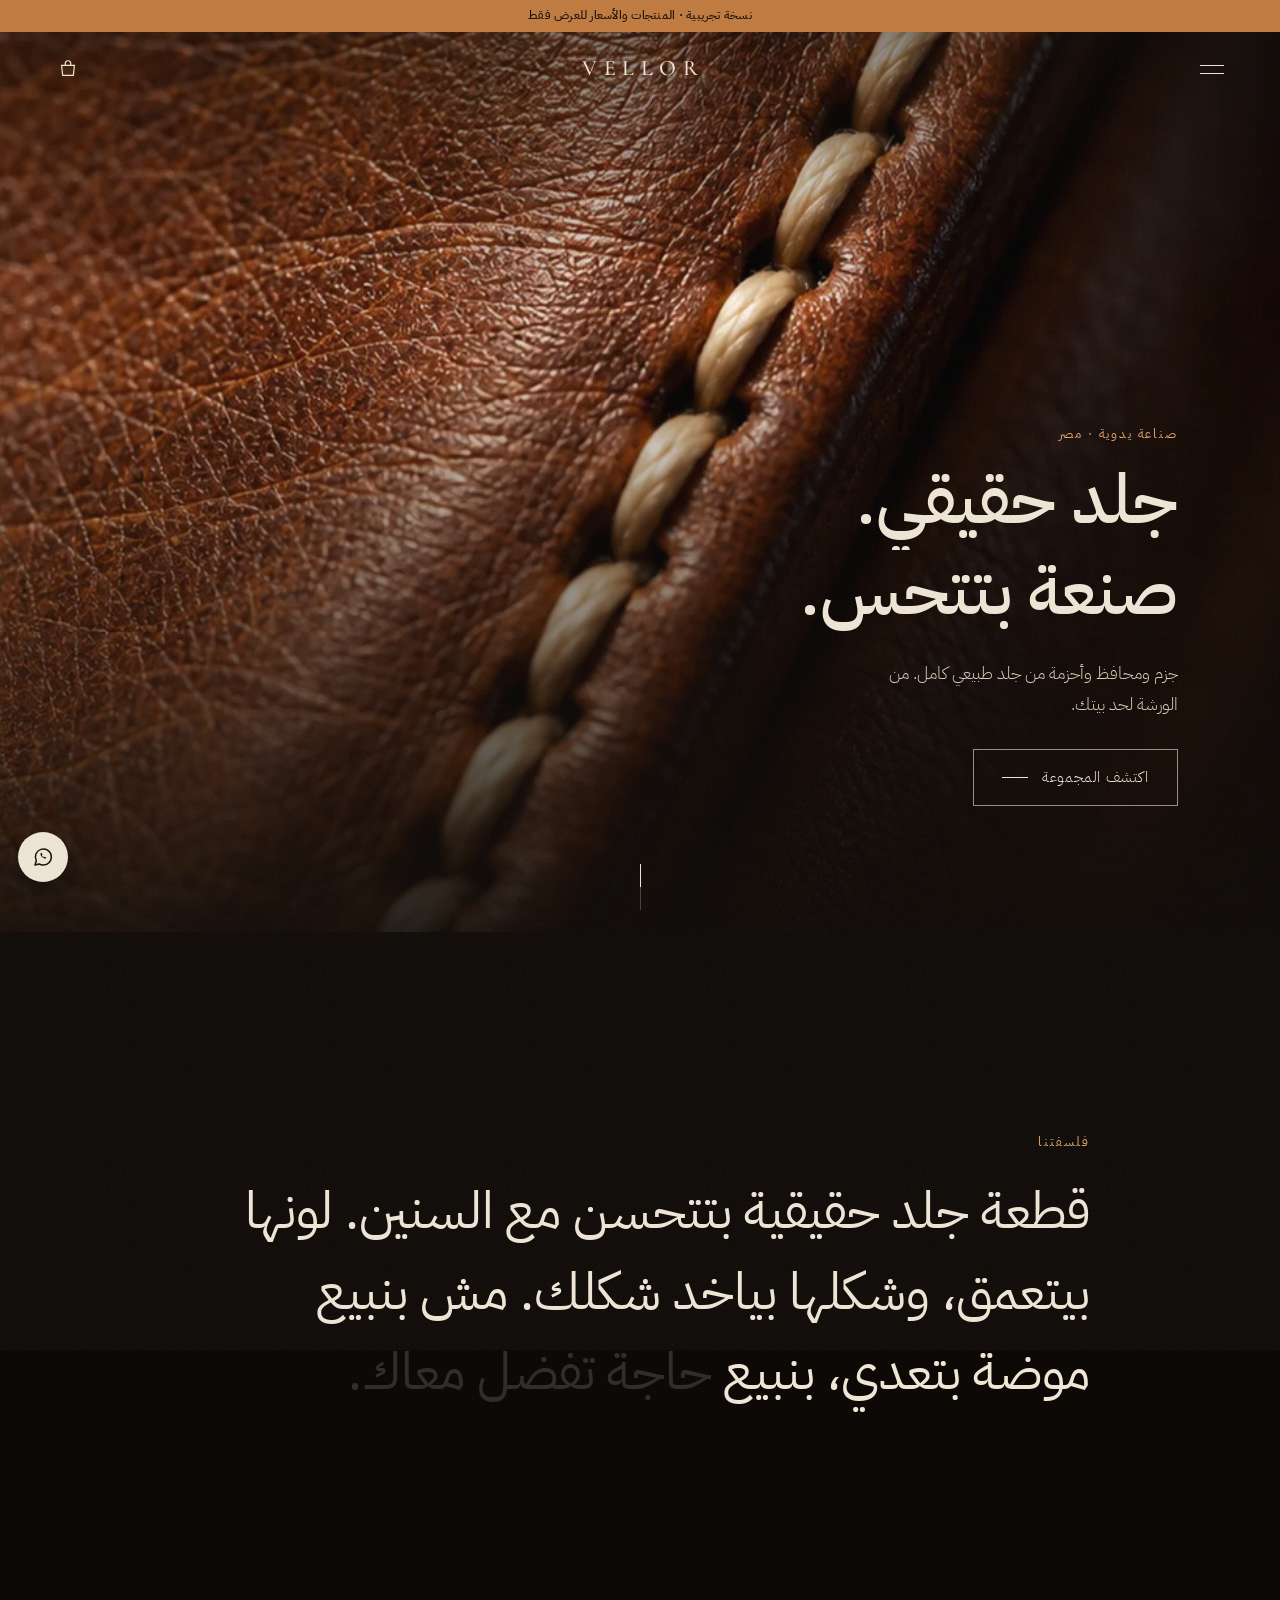
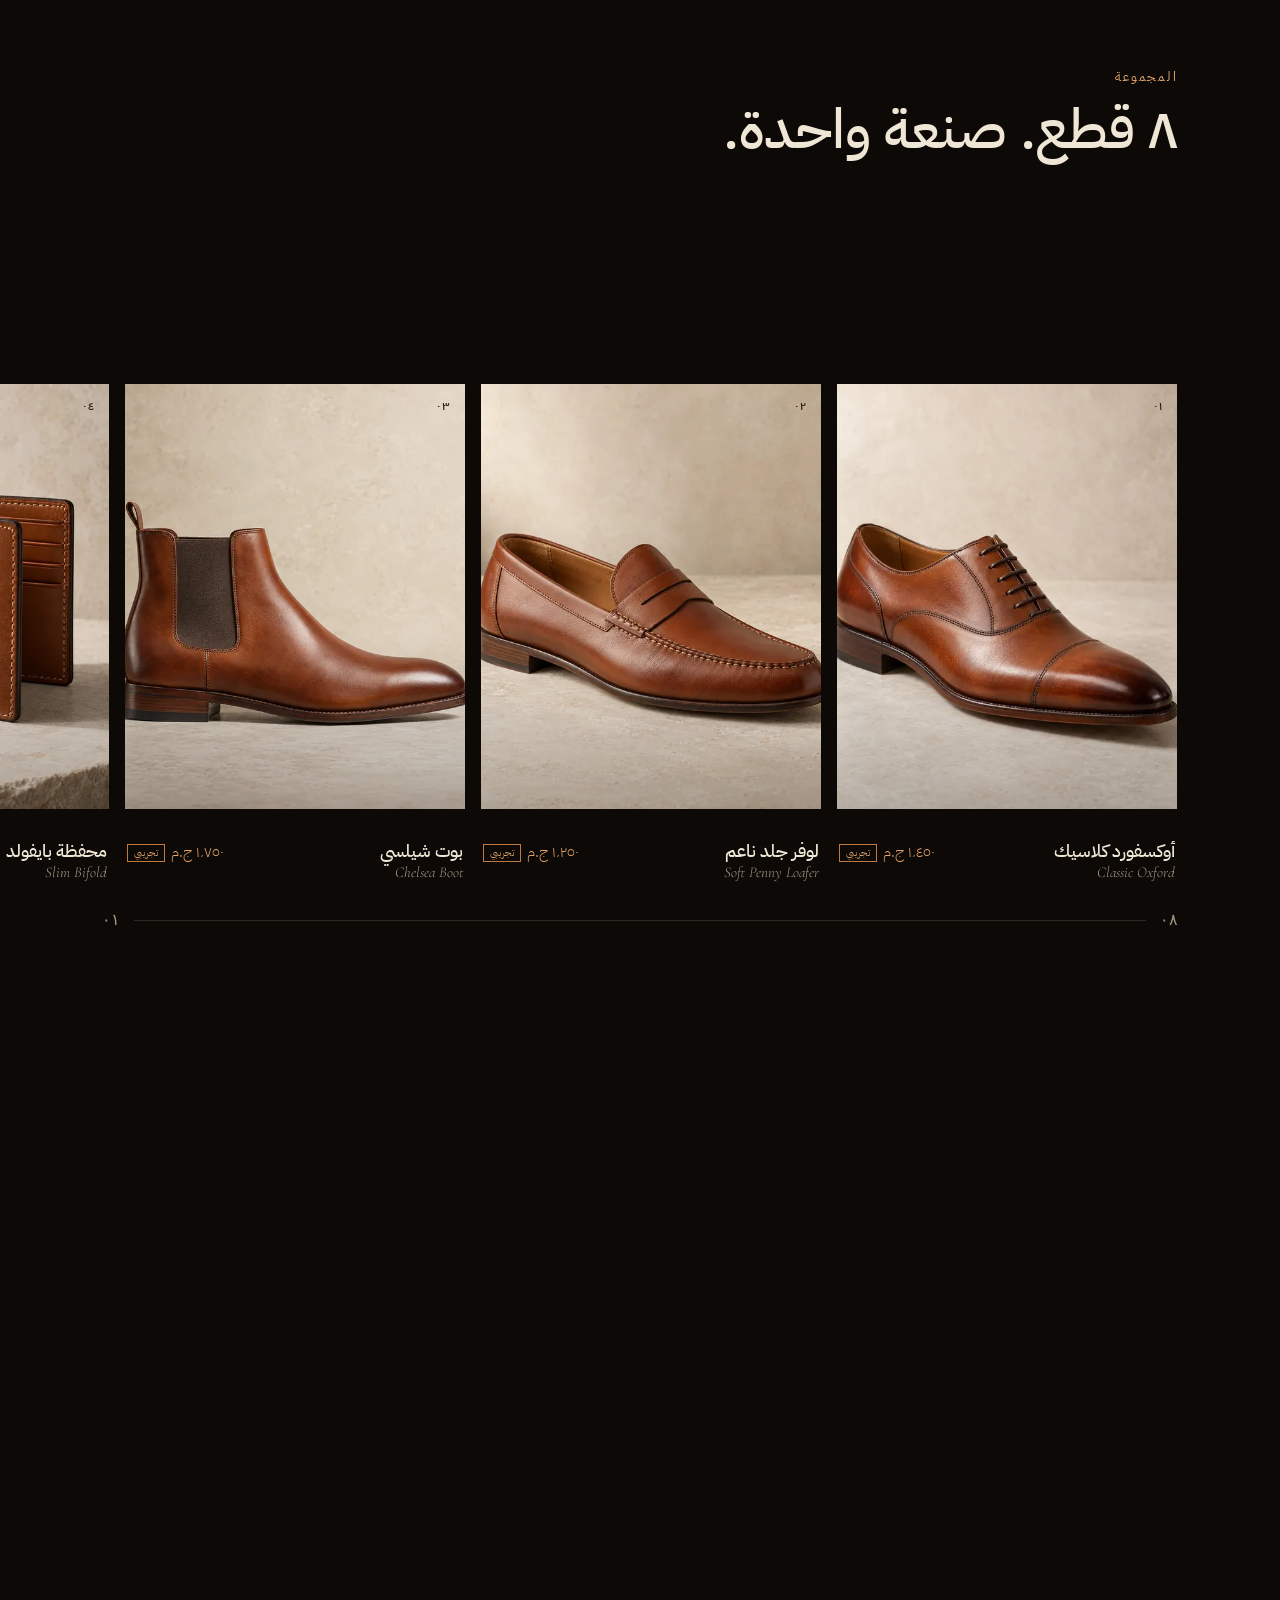
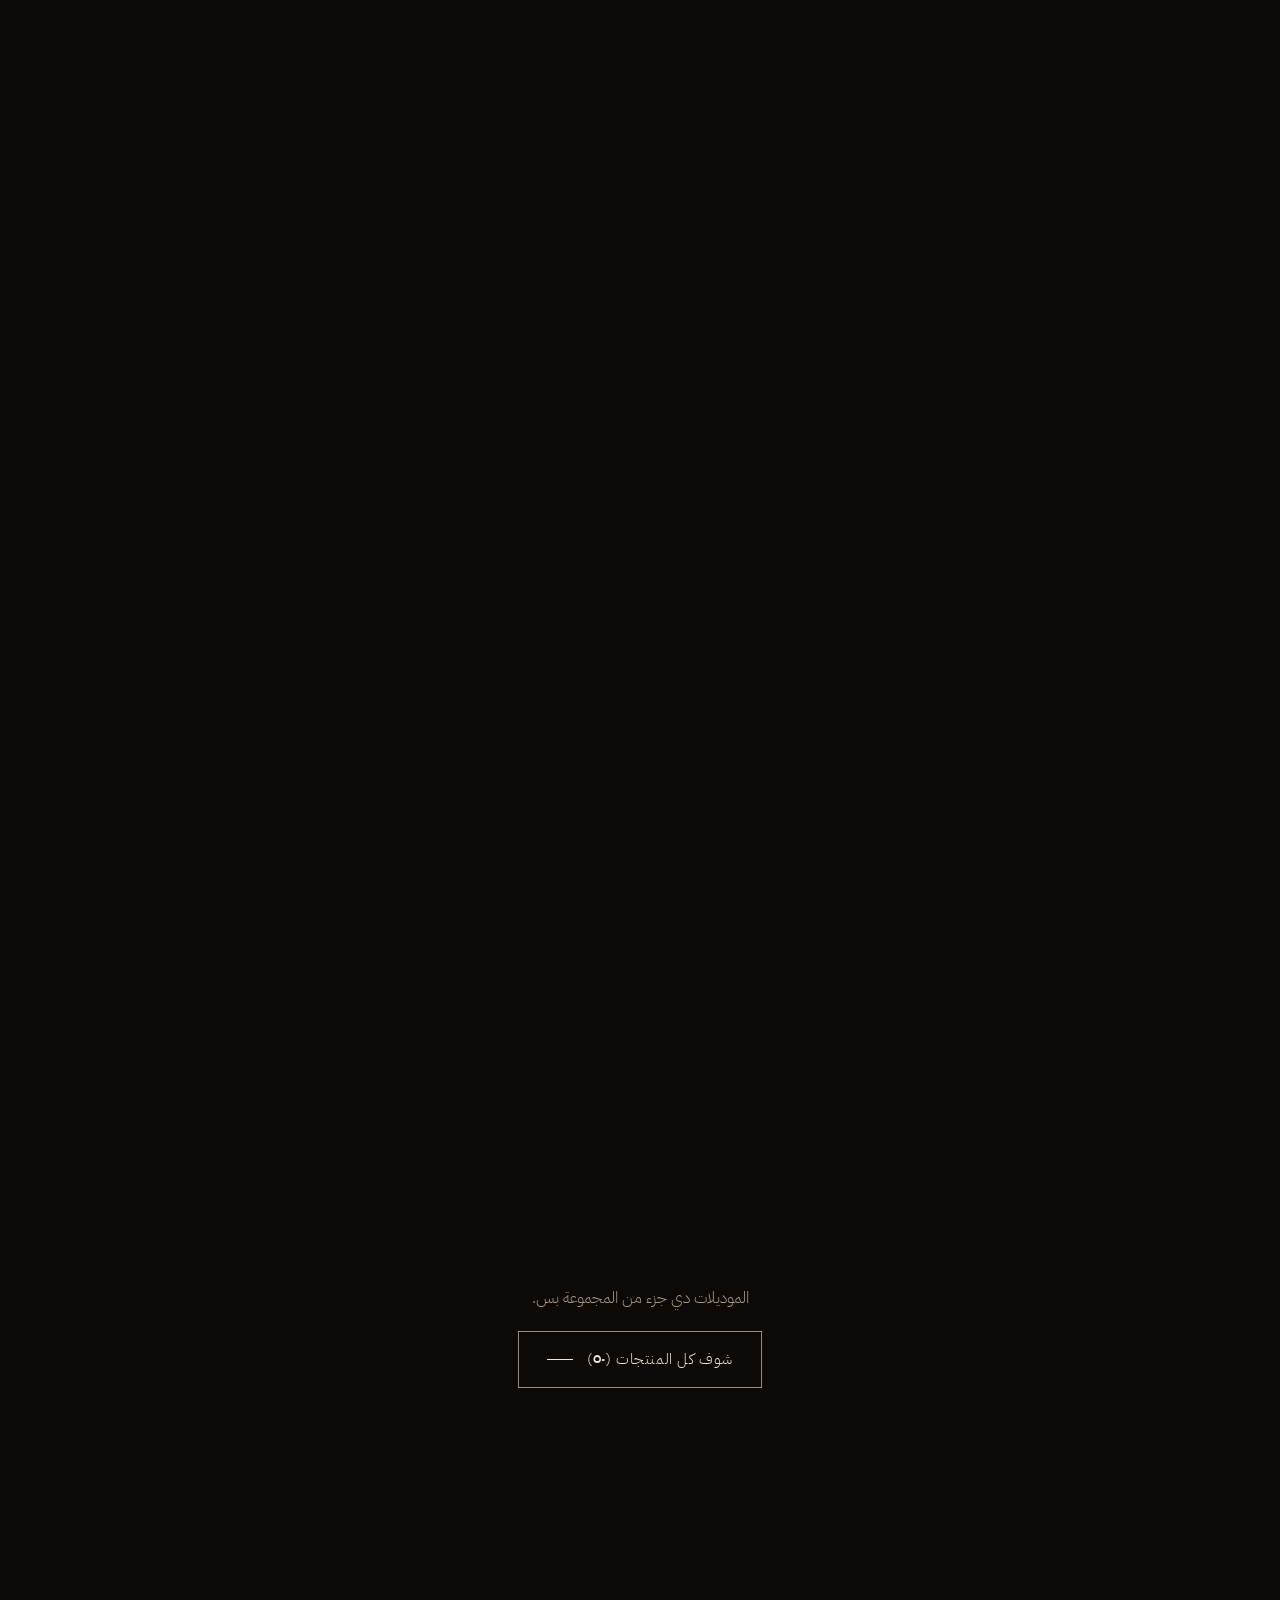
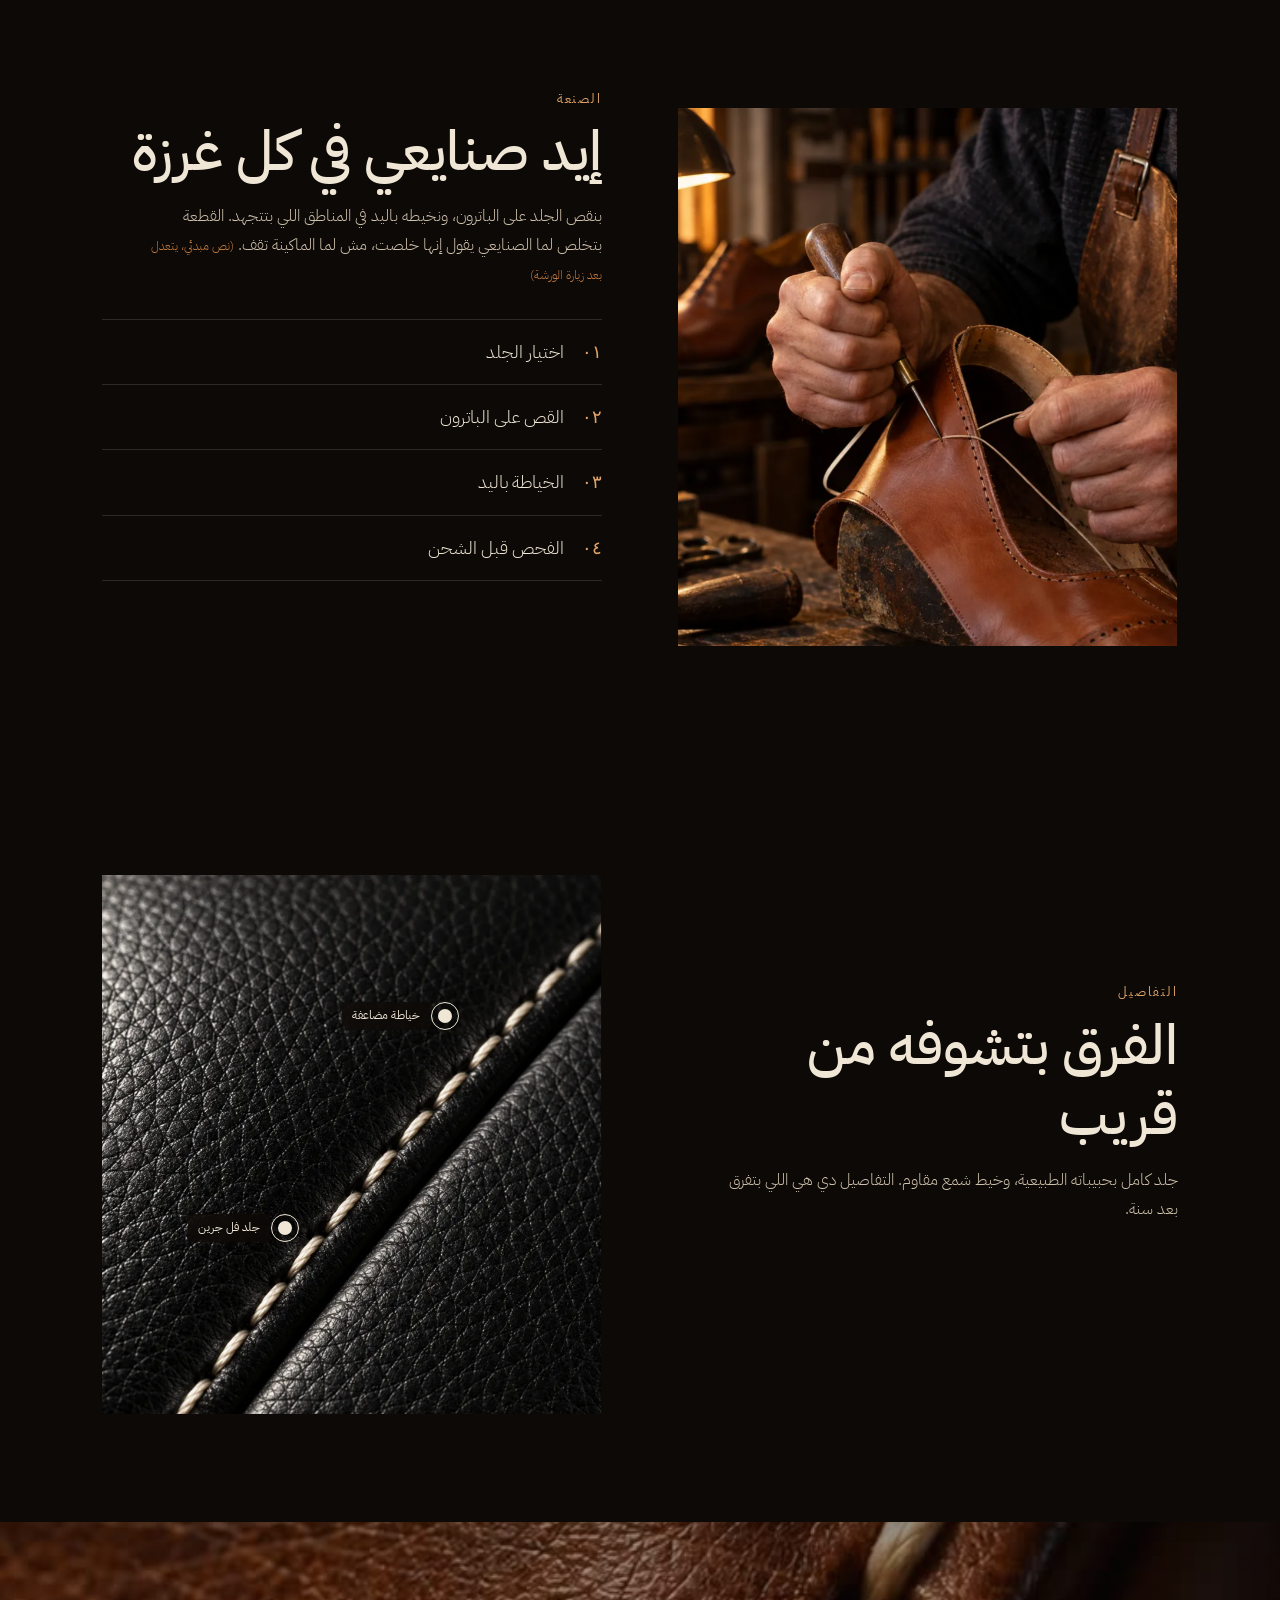
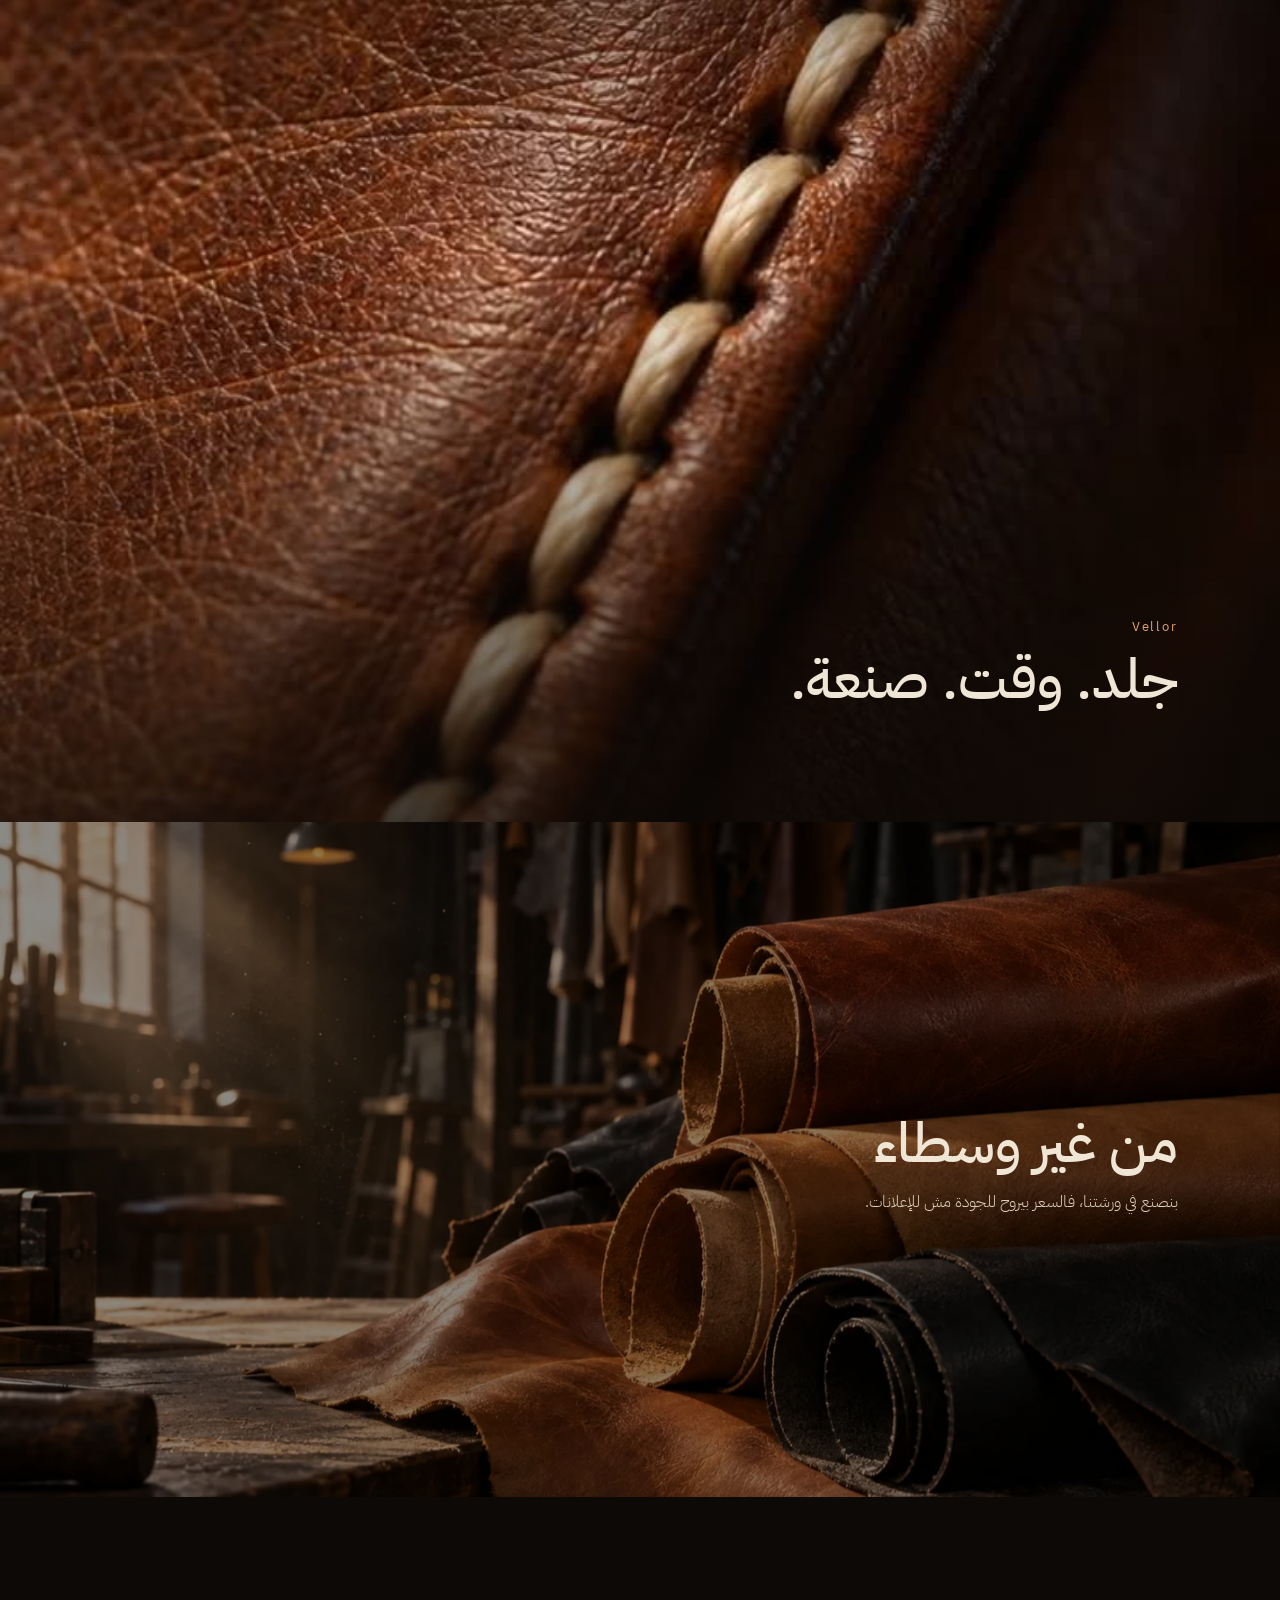
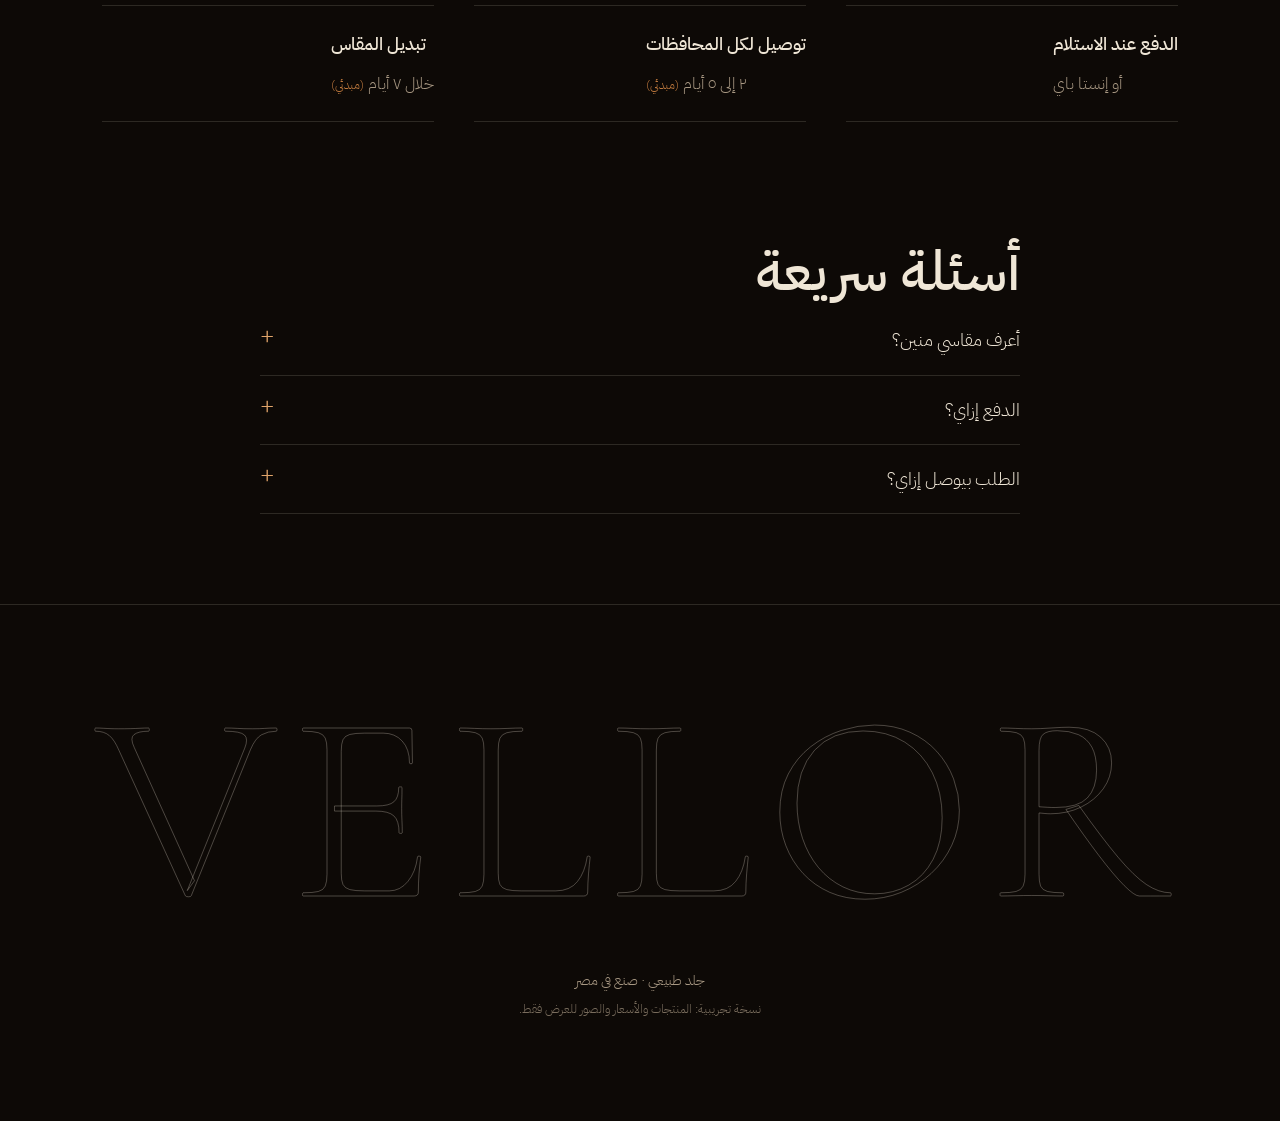
==== commit 06d3f622: "Shop page: 50 products, filters, search" ====
--- a/index.html
+++ b/index.html
@@ -30,7 +30,7 @@
   </button>
 </header>
 <nav class="menu" id="menu" aria-hidden="true">
-  <a href="#collection">المجموعة</a><a href="#craft">الصنعة</a><a href="#film">الفيلم</a><a href="#faq">أسئلة</a>
+  <a href="#collection">المجموعة</a><a href="shop.html">كل المنتجات</a><a href="#craft">الصنعة</a><a href="#film">الفيلم</a><a href="#faq">أسئلة</a>
   <p>Vellor · جلد طبيعي · صنع في مصر</p>
 </nav>
 
@@ -64,6 +64,8 @@
     </div>
   </div>
 </section>
+
+<section class="allp"><p>الموديلات دي جزء من المجموعة بس.</p><a class="cta" href="shop.html"><span>شوف كل المنتجات (<b id="allCount">٥٠</b>)</span><i></i></a></section>
 
 <section class="craft" id="craft">
   <div class="craft-img" data-reveal-img><img src="img/craft.webp" alt="صنايعي بيخيط جزمة بإيده" loading="lazy" data-par="0.12"></div>
--- a/style.css
+++ b/style.css
@@ -1,4 +1,5 @@
 :root{--bg:#0d0906;--bg2:#15100b;--ink:#efe6d6;--mut:#a89883;--cog:#c07a3e;--cog2:#e0a46a;--line:rgba(239,230,214,.14);--ease:cubic-bezier(.16,.84,.24,1)}
+[hidden]{display:none!important}
 *{box-sizing:border-box;margin:0;padding:0;-webkit-tap-highlight-color:transparent}
 html{scroll-behavior:smooth}
 body{font-family:'IBM Plex Sans Arabic','Noto Sans Arabic',system-ui,sans-serif;background:var(--bg);color:var(--ink);line-height:1.8;font-size:16px;font-weight:300;overflow-x:hidden}
@@ -7,11 +8,11 @@
 a{color:inherit;text-decoration:none}
 button{font:inherit;color:inherit;cursor:pointer}
 h1,h2,h3{font-weight:500;line-height:1.25}
-.grain{position:fixed;inset:-50%;z-index:60;pointer-events:none;opacity:.07;animation:gr 1.2s steps(6) infinite;
+.grain{position:fixed;top:-50%;right:-50%;bottom:-50%;left:-50%;inset:-50%;z-index:60;pointer-events:none;opacity:.07;animation:gr 1.2s steps(6) infinite;
  background-image:url("data:image/svg+xml;utf8,<svg xmlns='http://www.w3.org/2000/svg' width='200' height='200'><filter id='n'><feTurbulence type='fractalNoise' baseFrequency='.8' numOctaves='2' stitchTiles='stitch'/></filter><rect width='200' height='200' filter='url(%23n)'/></svg>")}
 @keyframes gr{0%{transform:translate(0,0)}20%{transform:translate(-3%,2%)}40%{transform:translate(2%,-3%)}60%{transform:translate(-2%,-1%)}80%{transform:translate(3%,3%)}100%{transform:translate(0,0)}}
 /* preloader */
-.pre{position:fixed;inset:0;z-index:100;background:var(--bg);display:grid;place-items:center;transition:transform 1.1s var(--ease) .15s;will-change:transform}
+.pre{position:fixed;top:0;right:0;bottom:0;left:0;inset:0;z-index:100;background:var(--bg);display:grid;place-items:center;transition:transform 1.1s var(--ease) .15s;will-change:transform}
 body:not(.loading) .pre{transform:translateY(-101%)}
 .pre-logo{font-family:'Cormorant Garamond',Georgia,serif;font-size:42px;letter-spacing:.32em;display:flex;direction:ltr;padding-left:.32em}
 .pre-logo span{opacity:0;transform:translateY(16px);animation:lt .9s var(--ease) forwards}
@@ -31,7 +32,7 @@
 .menu-open .menu-btn i:first-child{transform:translateY(4px) rotate(45deg)}.menu-open .menu-btn i:last-child{transform:translateY(-4px) rotate(-45deg)}
 .badge{position:absolute;top:4px;left:2px;min-width:16px;height:16px;border-radius:8px;background:var(--cog);color:#150d07;font-size:10px;font-weight:600;display:grid;place-items:center;padding:0 4px;line-height:1}
 .badge:empty{display:none}
-.menu{position:fixed;inset:0;z-index:45;background:var(--bg);display:flex;flex-direction:column;justify-content:center;padding:0 12vw;clip-path:circle(0 at 92% 40px);transition:clip-path .9s var(--ease);visibility:hidden}
+.menu{position:fixed;top:0;right:0;bottom:0;left:0;inset:0;z-index:45;background:var(--bg);display:flex;flex-direction:column;justify-content:center;padding:0 12vw;clip-path:circle(0 at 92% 40px);transition:clip-path .9s var(--ease);visibility:hidden}
 .menu-open .menu{clip-path:circle(150% at 92% 40px);visibility:visible}
 .menu a{font-size:38px;font-weight:500;padding:6px 0;opacity:0;transform:translateY(24px);transition:.7s var(--ease)}
 .menu-open .menu a{opacity:1;transform:none}
@@ -39,12 +40,12 @@
 .menu a:hover{color:var(--cog2)}
 .menu p{margin-top:40px;color:var(--mut);font-size:13px}
 /* hero */
-.hero{position:relative;height:100svh;min-height:600px;overflow:hidden;display:flex;align-items:flex-end}
-.hero-img{position:absolute;inset:-6% 0;will-change:transform}
+.hero{position:relative;height:100vh;height:100svh;min-height:600px;overflow:hidden;display:flex;align-items:flex-end}
+.hero-img{position:absolute;top:-6%;right:0;bottom:-6%;left:0;inset:-6% 0;will-change:transform}
 .hero-img img{width:100%;height:100%;object-fit:cover;transform:scale(1.18);animation:kb 2.8s var(--ease) .4s forwards}
 body.loading .hero-img img{animation-play-state:paused}
 @keyframes kb{to{transform:scale(1.02)}}
-.hero-shade{position:absolute;inset:0;background:linear-gradient(180deg,rgba(13,9,6,.5) 0%,rgba(13,9,6,0) 30%,rgba(13,9,6,.35) 55%,rgba(13,9,6,.92) 100%)}
+.hero-shade{position:absolute;top:0;right:0;bottom:0;left:0;inset:0;background:linear-gradient(180deg,rgba(13,9,6,.5) 0%,rgba(13,9,6,0) 30%,rgba(13,9,6,.35) 55%,rgba(13,9,6,.92) 100%)}
 .hero-txt{position:relative;z-index:2;padding:0 24px 12vh;max-width:640px}
 .kicker,.eyebrow{font-size:13px;letter-spacing:.14em;color:var(--cog2);font-weight:400}
 .hero h1{font-size:clamp(42px,12vw,92px);line-height:1.2;margin:14px 0 18px;font-weight:500}
@@ -60,7 +61,7 @@
 @keyframes fade{to{opacity:1}}
 .cta span,.cta i{position:relative;z-index:1}
 .cta i{display:block;width:26px;height:1px;background:currentColor;transition:width .5s var(--ease)}
-.cta::before{content:"";position:absolute;inset:0;background:var(--ink);transform:translateY(101%);transition:transform .6s var(--ease)}
+.cta::before{content:"";position:absolute;top:0;right:0;bottom:0;left:0;inset:0;background:var(--ink);transform:translateY(101%);transition:transform .6s var(--ease)}
 .cta:hover{color:#150d07}.cta:hover::before{transform:none}.cta:hover i{width:40px}
 .cta.solid{background:var(--ink);color:#150d07;opacity:1;animation:none;border-color:var(--ink);justify-content:center}
 .cta.solid::before{background:var(--cog2)}
@@ -81,13 +82,13 @@
 .sec-head{padding:8vh 24px 5vh}
 .sec-head h2,.craft-txt h2,.detail-txt h2,.film-txt h2,.wide-txt h2,.faq h2{font-size:clamp(30px,8vw,56px);margin-top:6px}
 .hs{position:relative}
-.hs-stick{position:sticky;top:0;height:100svh;overflow:hidden;display:flex;flex-direction:column;justify-content:center}
+.hs-stick{position:sticky;top:0;height:100vh;height:100svh;overflow:hidden;display:flex;flex-direction:column;justify-content:center}
 .hs-track{display:flex;gap:16px;width:max-content;padding:0 24px;will-change:transform}
 .pc{flex:none;width:72vw;max-width:340px;background:none;border:0;text-align:right;display:block}
 .pc .im{aspect-ratio:4/5;overflow:hidden;background:#d9cdb9;position:relative}
 .pc .im img{width:100%;height:100%;object-fit:cover;transform:scale(1.12);transition:transform 1.2s var(--ease)}
 .pc:hover .im img,.pc:active .im img{transform:scale(1.02)}
-.pc .im::after{content:"";position:absolute;inset:0;background:linear-gradient(180deg,transparent 60%,rgba(13,9,6,.25))}
+.pc .im::after{content:"";position:absolute;top:0;right:0;bottom:0;left:0;inset:0;background:linear-gradient(180deg,transparent 60%,rgba(13,9,6,.25))}
 .pc .no{position:absolute;top:12px;right:14px;z-index:2;font-size:12px;letter-spacing:.14em;color:#2a1c10;font-weight:500}
 .pc .tx{padding:14px 2px 0;display:flex;justify-content:space-between;align-items:baseline;gap:10px}
 .pc h3{font-size:18px}.pc .en{display:block;font-family:'Cormorant Garamond',serif;font-style:italic;color:var(--mut);font-size:15px;line-height:1.2}
@@ -113,17 +114,17 @@
 .detail-img{position:relative;margin:0 24px;aspect-ratio:4/5;overflow:hidden;clip-path:inset(0 0 97% 0);transition:clip-path 1.5s var(--ease)}
 .hot{position:absolute;z-index:3;display:flex;align-items:center;gap:8px}
 .hot i{width:14px;height:14px;border-radius:50%;background:var(--ink);position:relative;flex:none}
-.hot i::after{content:"";position:absolute;inset:-7px;border-radius:50%;border:1px solid var(--ink);animation:pulse 2.2s var(--ease) infinite}
+.hot i::after{content:"";position:absolute;top:-7px;right:-7px;bottom:-7px;left:-7px;inset:-7px;border-radius:50%;border:1px solid var(--ink);animation:pulse 2.2s var(--ease) infinite}
 @keyframes pulse{0%{transform:scale(.5);opacity:1}100%{transform:scale(1.6);opacity:0}}
 .hot b{font-weight:400;font-size:12px;background:rgba(13,9,6,.7);backdrop-filter:blur(6px);padding:3px 10px;white-space:nowrap}
 .detail-txt{padding:34px 24px 0}
 /* film */
-.film{position:relative;height:100svh;min-height:520px;overflow:hidden;display:flex;align-items:flex-end}
-.film video{position:absolute;inset:0;width:100%;height:100%;object-fit:cover}
-.film-shade{position:absolute;inset:0;background:linear-gradient(180deg,rgba(13,9,6,.45),rgba(13,9,6,0) 35%,rgba(13,9,6,.8))}
+.film{position:relative;height:100vh;height:100svh;min-height:520px;overflow:hidden;display:flex;align-items:flex-end}
+.film video{position:absolute;top:0;right:0;bottom:0;left:0;inset:0;width:100%;height:100%;object-fit:cover}
+.film-shade{position:absolute;top:0;right:0;bottom:0;left:0;inset:0;background:linear-gradient(180deg,rgba(13,9,6,.45),rgba(13,9,6,0) 35%,rgba(13,9,6,.8))}
 .film-txt{position:relative;padding:0 24px 12vh}
 /* wide */
-.wide{position:relative;height:75svh;min-height:420px;overflow:hidden;display:flex;align-items:center}
+.wide{position:relative;height:75vh;height:75svh;min-height:420px;overflow:hidden;display:flex;align-items:center}
 .wide img{position:absolute;left:0;top:-10%;width:100%;height:120%;object-fit:cover;filter:brightness(.55);will-change:transform}
 .wide-txt{position:relative;padding:0 24px;max-width:520px}
 .wide-txt p{color:#e0d3bd;margin-top:10px}
@@ -146,12 +147,12 @@
 .wa-float{position:fixed;bottom:18px;left:18px;width:50px;height:50px;border-radius:50%;background:var(--ink);color:#150d07;display:grid;place-items:center;z-index:40;box-shadow:0 8px 24px rgba(0,0,0,.5);transition:transform .5s var(--ease)}
 .wa-float:hover{transform:scale(1.08)}
 /* sheets */
-.overlay{position:fixed;inset:0;background:rgba(5,3,2,.7);backdrop-filter:blur(4px);z-index:70;animation:fade .4s forwards;opacity:0}
-.sheet{position:fixed;z-index:71;background:#17110c;bottom:0;left:0;right:0;max-height:94svh;overflow-y:auto;max-width:620px;margin:auto;border-top:1px solid var(--line);animation:up .7s var(--ease)}
+.overlay{position:fixed;top:0;right:0;bottom:0;left:0;inset:0;background:rgba(5,3,2,.7);backdrop-filter:blur(4px);z-index:70;animation:fade .4s forwards;opacity:0}
+.sheet{position:fixed;z-index:71;background:#17110c;bottom:0;left:0;right:0;max-height:94vh;max-height:94svh;overflow-y:auto;max-width:620px;margin:auto;border-top:1px solid var(--line);animation:up .7s var(--ease)}
 @keyframes up{from{transform:translateY(100%)}to{transform:none}}
 .sheet[hidden],.overlay[hidden],.toast[hidden]{display:none}
 .x{position:absolute;top:12px;left:14px;z-index:3;width:38px;height:38px;border-radius:50%;border:0;background:rgba(13,9,6,.65);backdrop-filter:blur(6px);font-size:24px;line-height:1;color:var(--ink)}
-.pimg{aspect-ratio:1/1;max-height:52svh;overflow:hidden;background:#d9cdb9;width:100%}
+.pimg{aspect-ratio:1/1;max-height:52vh;max-height:52svh;overflow:hidden;background:#d9cdb9;width:100%}
 .pimg img{width:100%;height:100%;object-fit:cover;transition:opacity .45s,transform 1.2s var(--ease)}
 .pimg img.sw{opacity:0;transform:scale(1.06)}
 .pbody{padding:22px 24px 30px}
@@ -190,3 +191,78 @@
  .sheet.cart{display:block;max-width:560px}.pimg{max-height:none;height:100%;aspect-ratio:auto}
 }
 @media(prefers-reduced-motion:reduce){*{animation-duration:.01s!important;transition-duration:.01s!important}.grain{display:none}}
+
+/* older-browser fallbacks */
+@supports not (aspect-ratio:1/1){
+ .pc .im,.craft-img,.detail-img{height:0;padding-top:125%;position:relative}
+ .pc .im img,.craft-img img,.detail-img img{position:absolute;top:0;left:0}
+ .pimg{height:340px}
+}
+@media(min-width:760px){.hero-txt{max-width:920px}.hero h1{font-size:clamp(44px,5.4vw,84px)}}
+@media(min-width:760px) and (max-height:700px){.hero-txt{padding-bottom:9vh}.hero h1{font-size:clamp(40px,4.6vw,64px);margin:8px 0 12px}.lede{margin-bottom:18px}}
+
+/* ---- shop / all-products ---- */
+.allp{padding:2vh 24px 12vh;text-align:center}
+.allp p{color:var(--mut);margin-bottom:18px}
+.allp .cta{opacity:1;animation:none}
+.shop-main{padding:96px 24px 12vh;max-width:1280px;margin:auto}
+.demo-bar:not([hidden])~.top~main .shop-main,.demo-bar:not([hidden])~main .shop-main{padding-top:120px}
+.shop-head h1{font-size:clamp(34px,8vw,60px);margin-top:4px}
+.shop-head #count{color:var(--mut);margin-top:6px;font-size:14px}
+.cats{display:flex;gap:8px;overflow-x:auto;margin:22px -24px 0;padding:2px 24px 10px;scrollbar-width:none}
+.cats::-webkit-scrollbar{display:none}
+.cats button,.chips2 button{flex:none;border:1px solid var(--line);background:none;padding:8px 18px;font-size:14px;transition:.35s var(--ease);white-space:nowrap}
+.cats button small{opacity:.55;margin-right:4px}
+.cats button.on,.chips2 button.on{background:var(--ink);color:var(--bg);border-color:var(--ink)}
+.bar{display:flex;gap:10px;margin:10px 0 22px;align-items:center;flex-wrap:wrap}
+.bar input,.bar select{border:1px solid var(--line);background:none;color:var(--ink);font:400 15px 'IBM Plex Sans Arabic',sans-serif;padding:11px 14px;outline:0;border-radius:0;min-width:0}
+.bar select option{color:#222}
+.bar input{flex:1 1 100%}.bar input:focus,.bar select:focus{border-color:var(--cog2)}
+#fBtn{border:1px solid var(--line);background:none;padding:11px 18px;font-size:15px;position:relative}
+#fBtn[data-n]:not([data-n=""])::after{content:attr(data-n);margin-right:8px;background:var(--cog);color:var(--bg);border-radius:9px;padding:0 7px;font-size:12px}
+.shop-body{display:block}
+.fp{position:fixed;z-index:72;left:0;right:0;bottom:0;max-height:86svh;max-height:86vh;overflow:auto;background:var(--bg);border-top:1px solid var(--line);padding:22px 24px 30px;transform:translateY(105%);transition:transform .6s var(--ease)}
+body.f-open .fp{transform:none}
+.fov{position:fixed;inset:0;z-index:71;background:rgba(0,0,0,.55);backdrop-filter:blur(3px);opacity:0;pointer-events:none;transition:opacity .4s}
+body.f-open .fov{opacity:1;pointer-events:auto}
+.fp h4{font-size:13px;letter-spacing:.1em;color:var(--mut);font-weight:400;margin:20px 0 10px}
+.fp h4:first-of-type{margin-top:4px}
+.fhead{display:flex;justify-content:space-between;align-items:center}
+.fhead b{font-size:20px;font-weight:500}
+.fhead button,#clear{background:none;border:0;color:var(--cog2);font-size:14px;text-decoration:underline;text-underline-offset:4px}
+.chips2{display:flex;flex-wrap:wrap;gap:8px}
+.chips2 button{padding:7px 14px;min-width:46px;display:inline-flex;align-items:center;gap:8px}
+.chips2 button i{width:12px;height:12px;border-radius:50%;border:1px solid var(--line);display:block}
+.fp input[type=range]{width:100%;accent-color:var(--cog)}
+#priceV{display:block;margin-top:4px;color:var(--ink);font-size:15px}
+.fapply{margin-top:22px}
+.grid{display:grid;grid-template-columns:repeat(2,1fr);gap:22px 12px}
+.sc{background:none;border:0;text-align:right;display:block;color:inherit;animation:up2 .8s var(--ease) both}
+@keyframes up2{from{opacity:0;transform:translateY(26px)}to{opacity:1;transform:none}}
+.sc .im{aspect-ratio:4/5;overflow:hidden;background:var(--imbg,#d9cdb9);position:relative}
+.sc .im img{width:100%;height:100%;object-fit:cover;transition:transform 1.2s var(--ease)}
+.sc:hover .im img{transform:scale(1.06)}
+.sc .bd{position:absolute;top:10px;right:10px;background:var(--ink);color:var(--bg);font-size:11px;padding:1px 9px;letter-spacing:.04em}
+.sc .tx{padding:10px 2px 0}.sc h3{font-size:15px;font-weight:500;line-height:1.4}
+.sc .en{display:block;font-family:'Cormorant Garamond',serif;font-style:italic;color:var(--mut);font-size:14px;line-height:1.2;margin-top:2px}
+.sc .row{display:flex;justify-content:space-between;align-items:center;margin-top:6px;gap:6px}
+.sc .p{color:var(--cog2);font-size:14px;white-space:nowrap}
+.dots{display:flex;gap:4px}.dots i{width:10px;height:10px;border-radius:50%;border:1px solid var(--line);display:block}
+.more{text-align:center;margin-top:44px}.more .cta{opacity:1;animation:none;min-width:240px}
+#resN{color:var(--mut);font-size:13px;margin-top:12px;display:block}
+#none{text-align:center;padding:60px 0;color:var(--mut)}
+#none button{margin-top:16px;border:1px solid var(--line);background:none;padding:10px 22px}
+.shipbar{font-size:13px;color:var(--mut);margin-bottom:6px}
+.shipbar i{display:block;height:3px;background:var(--line);margin-top:6px}.shipbar i b{display:block;height:100%;background:var(--cog2);transition:width .6s var(--ease)}
+.shipbar.ok{color:var(--cog2)}
+@media(min-width:760px){.shop-main{padding:120px 8vw 12vh}.cats{margin:22px 0 0;padding:2px 0 10px}.grid{grid-template-columns:repeat(3,1fr);gap:34px 20px}.sc h3{font-size:17px}}
+@media(min-width:980px){
+ #fBtn,.fov,.fhead button{display:none}
+ .shop-body{display:grid;grid-template-columns:250px 1fr;gap:44px;align-items:start}
+ .fp{position:sticky;top:88px;transform:none;z-index:1;border:0;padding:0;max-height:calc(100vh - 110px);overflow:auto;grid-column:1}
+ .grid-wrap{grid-column:2}.grid{grid-template-columns:repeat(3,1fr)}
+ .fapply{display:none}
+}
+@media(min-width:1240px){.grid{grid-template-columns:repeat(4,1fr)}}
+.menu-open .menu a:nth-child(5){transition-delay:.53s}
+body.menu-open.f-open .fp{display:none}
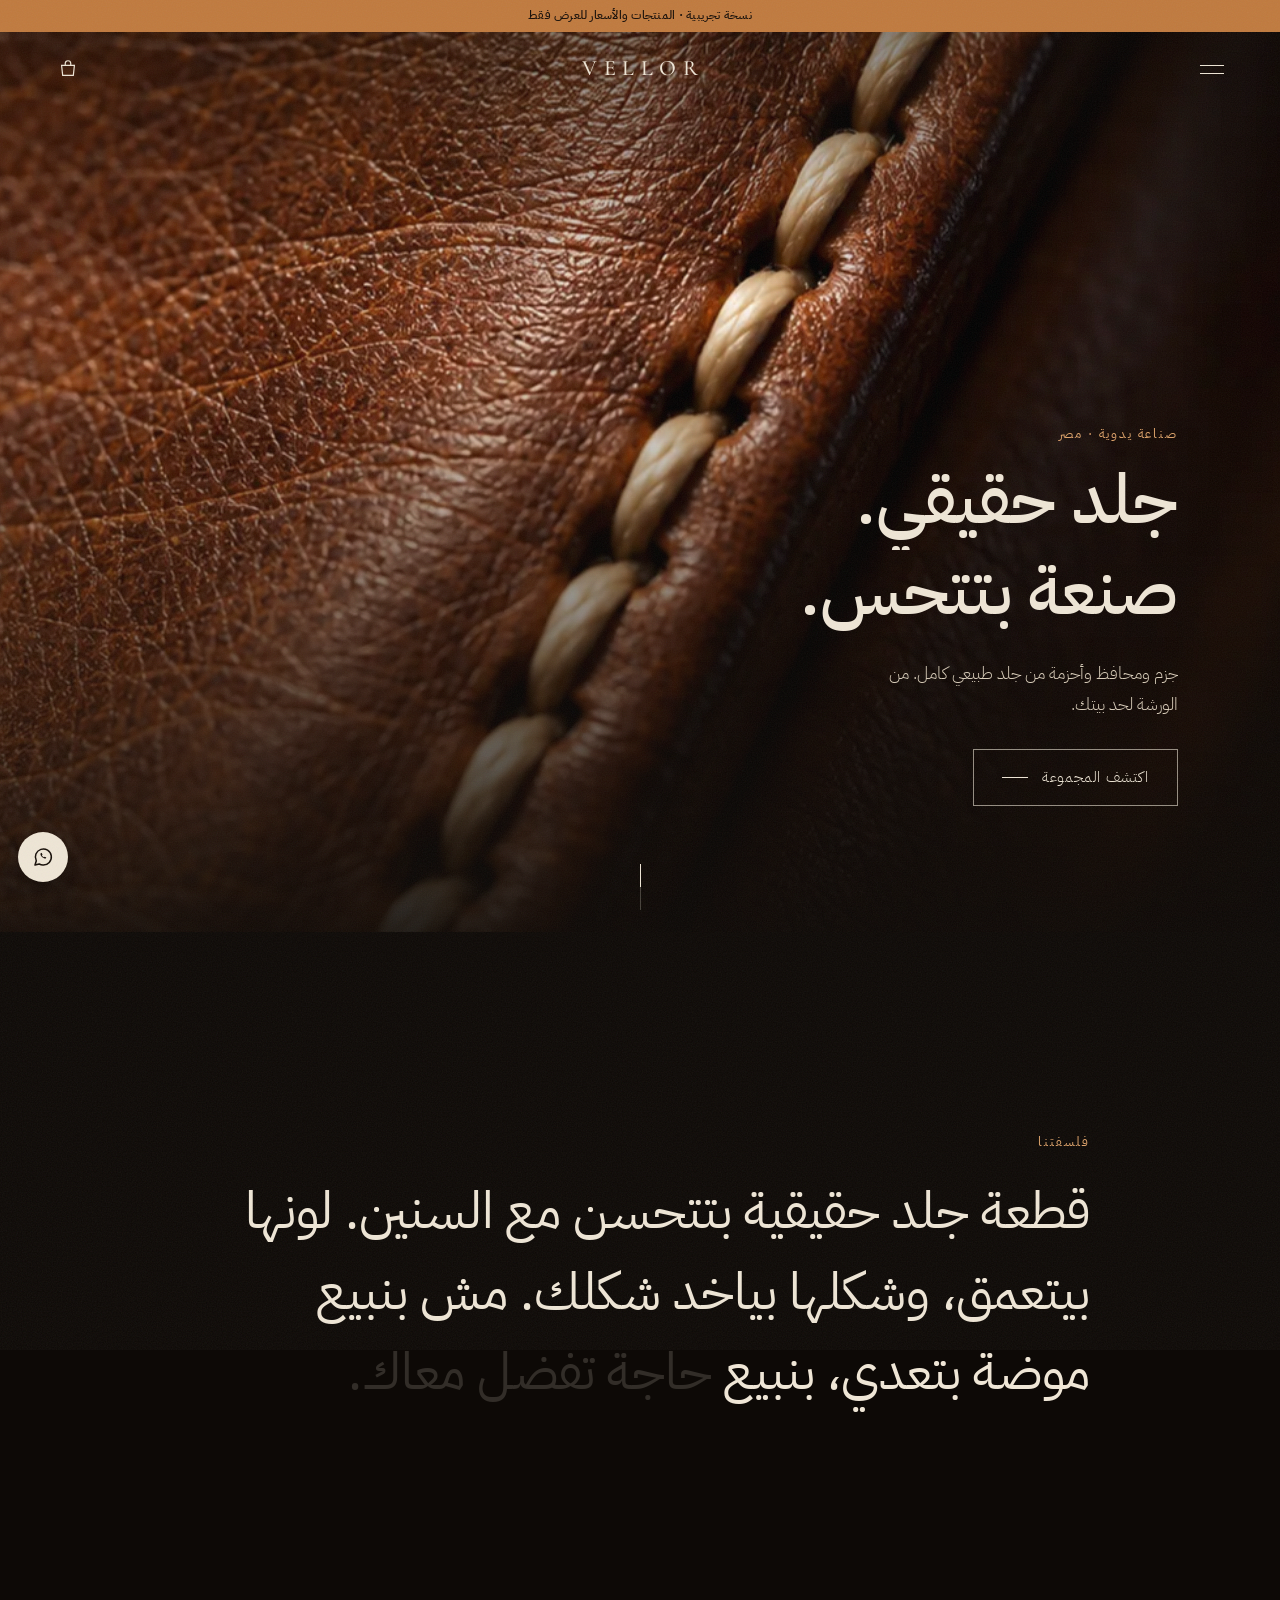
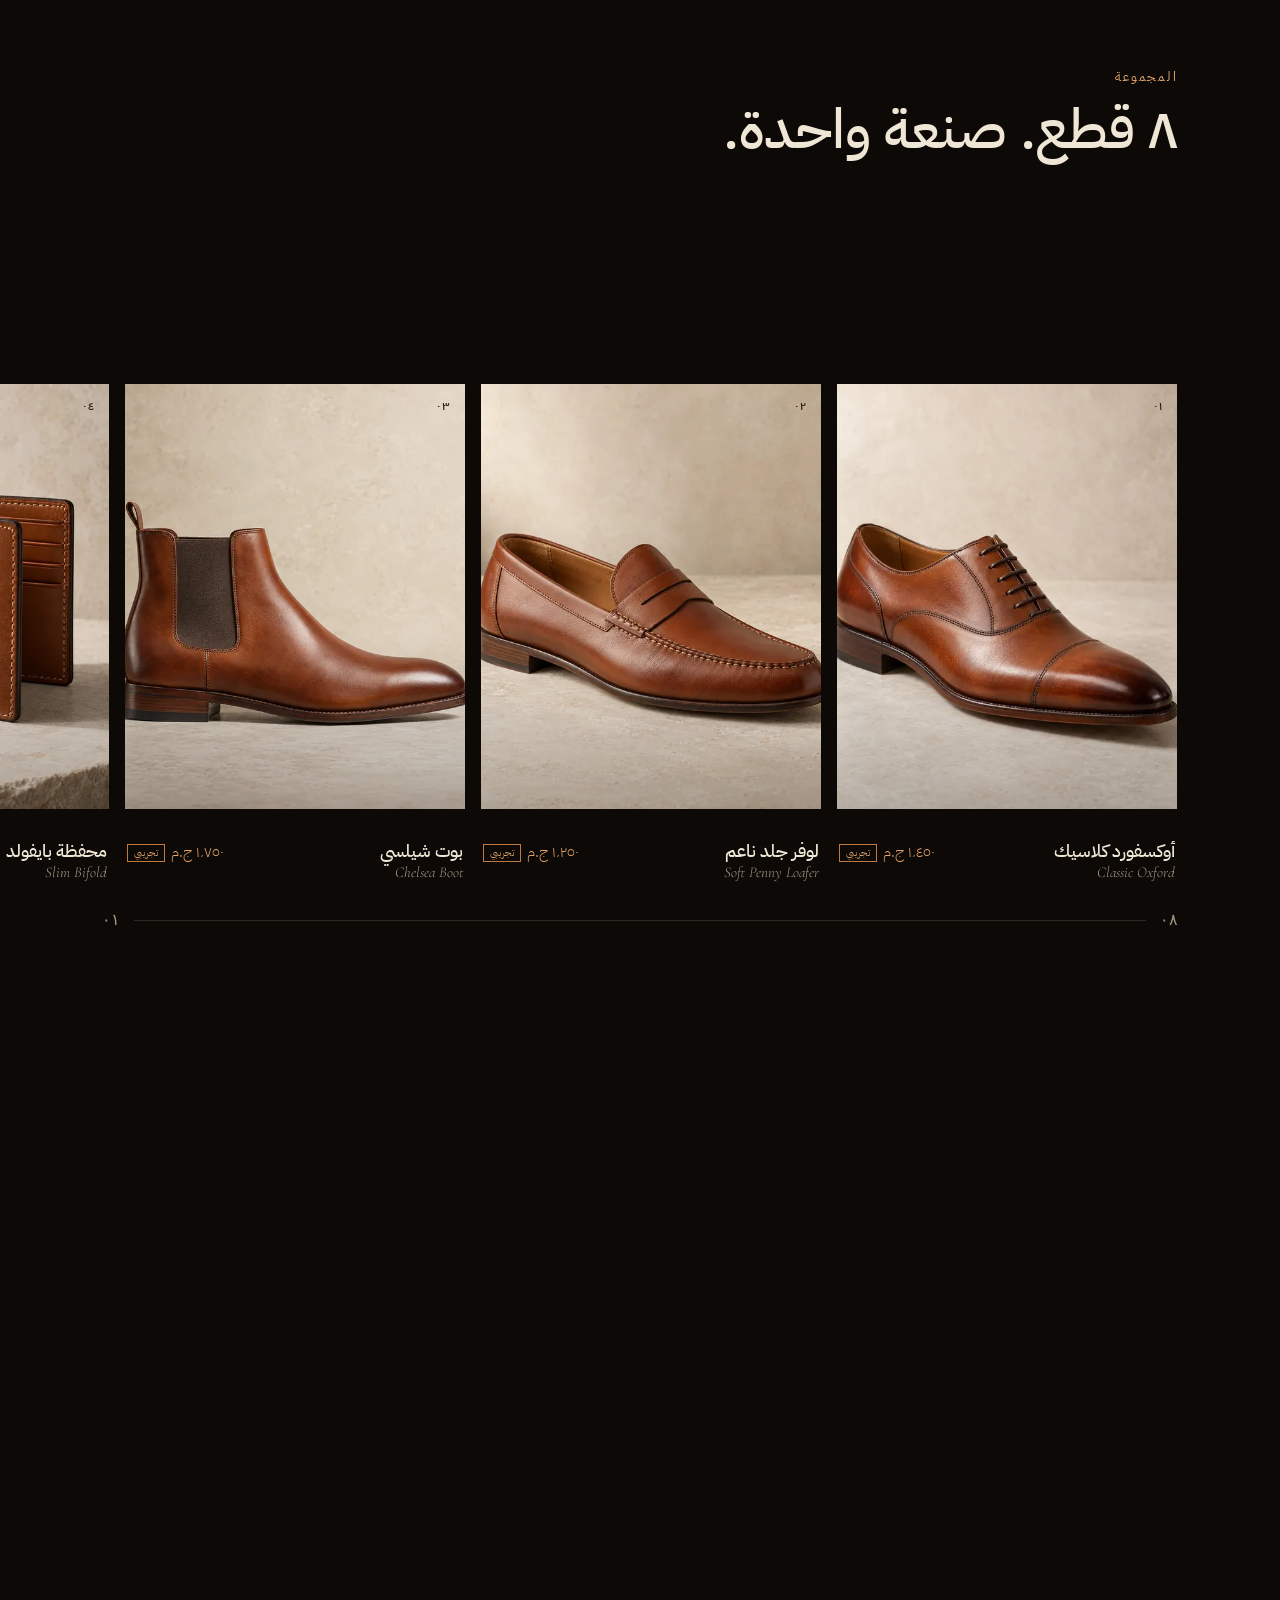
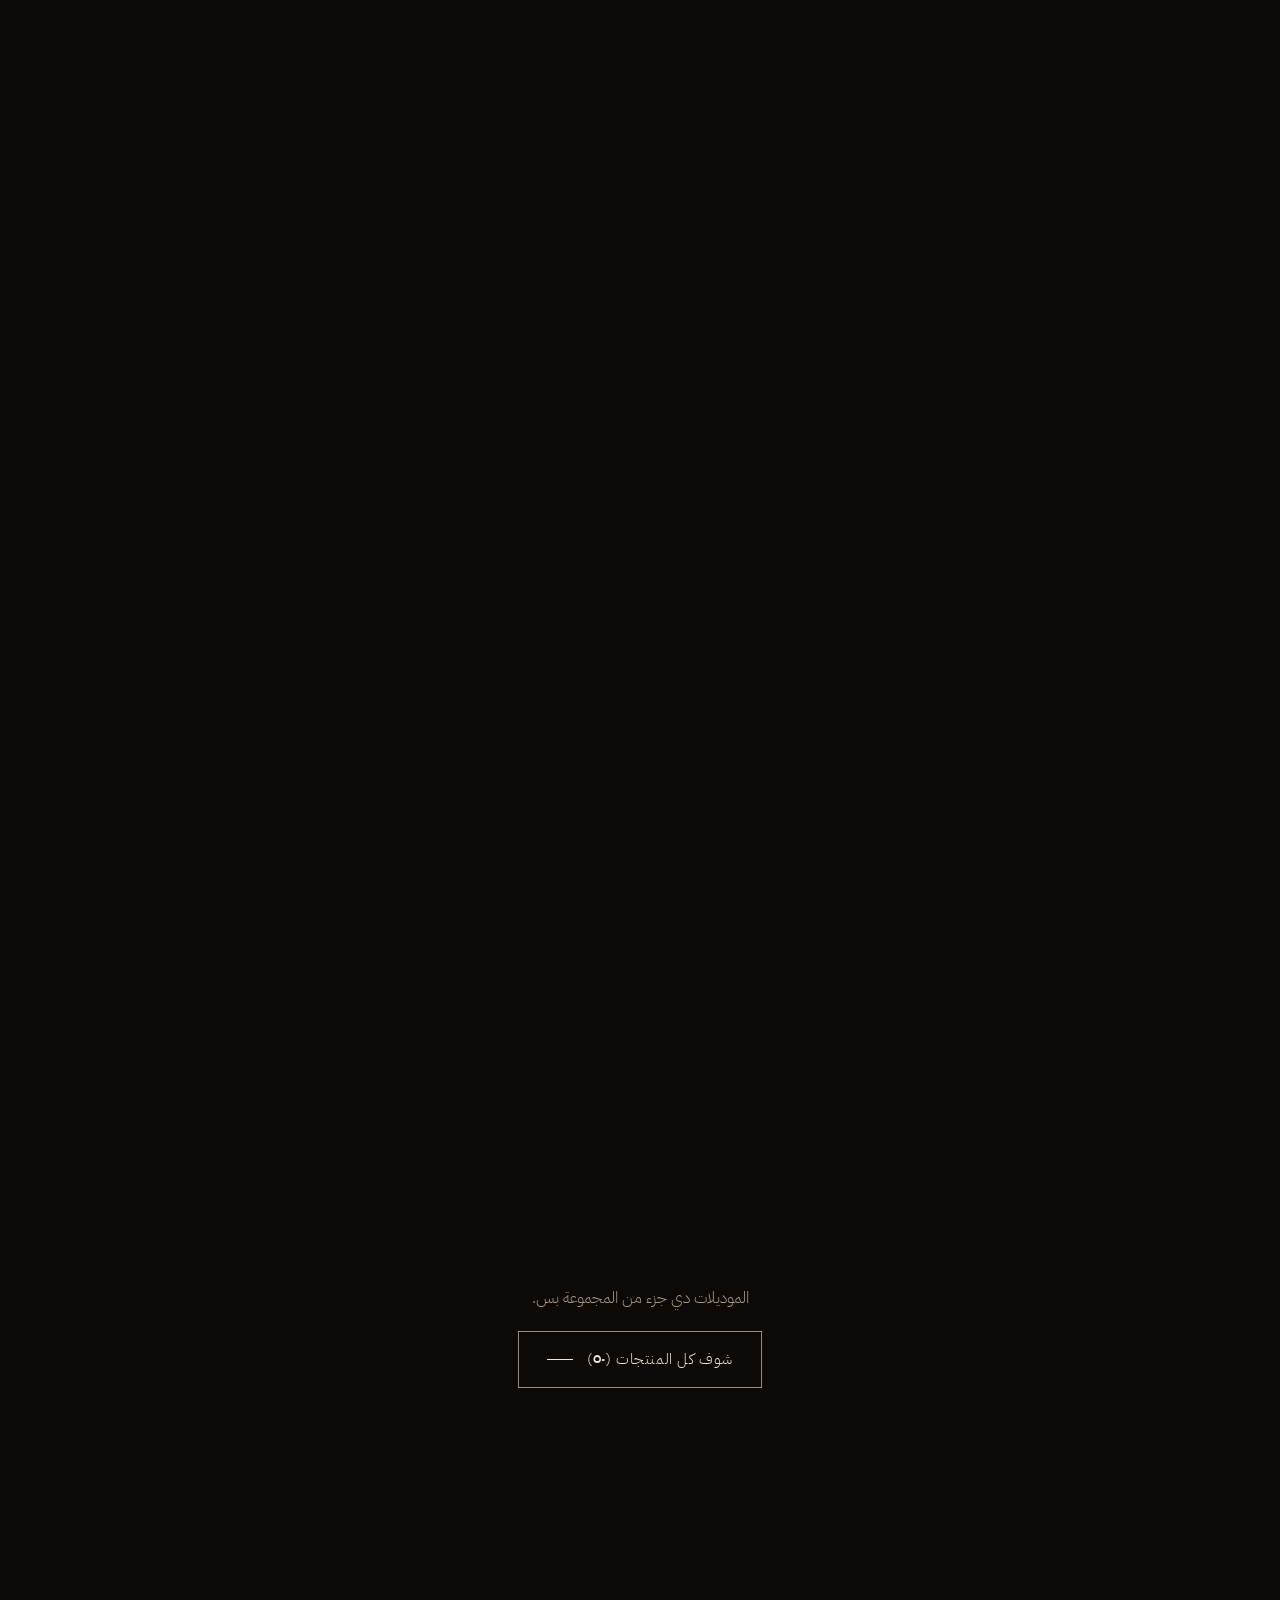
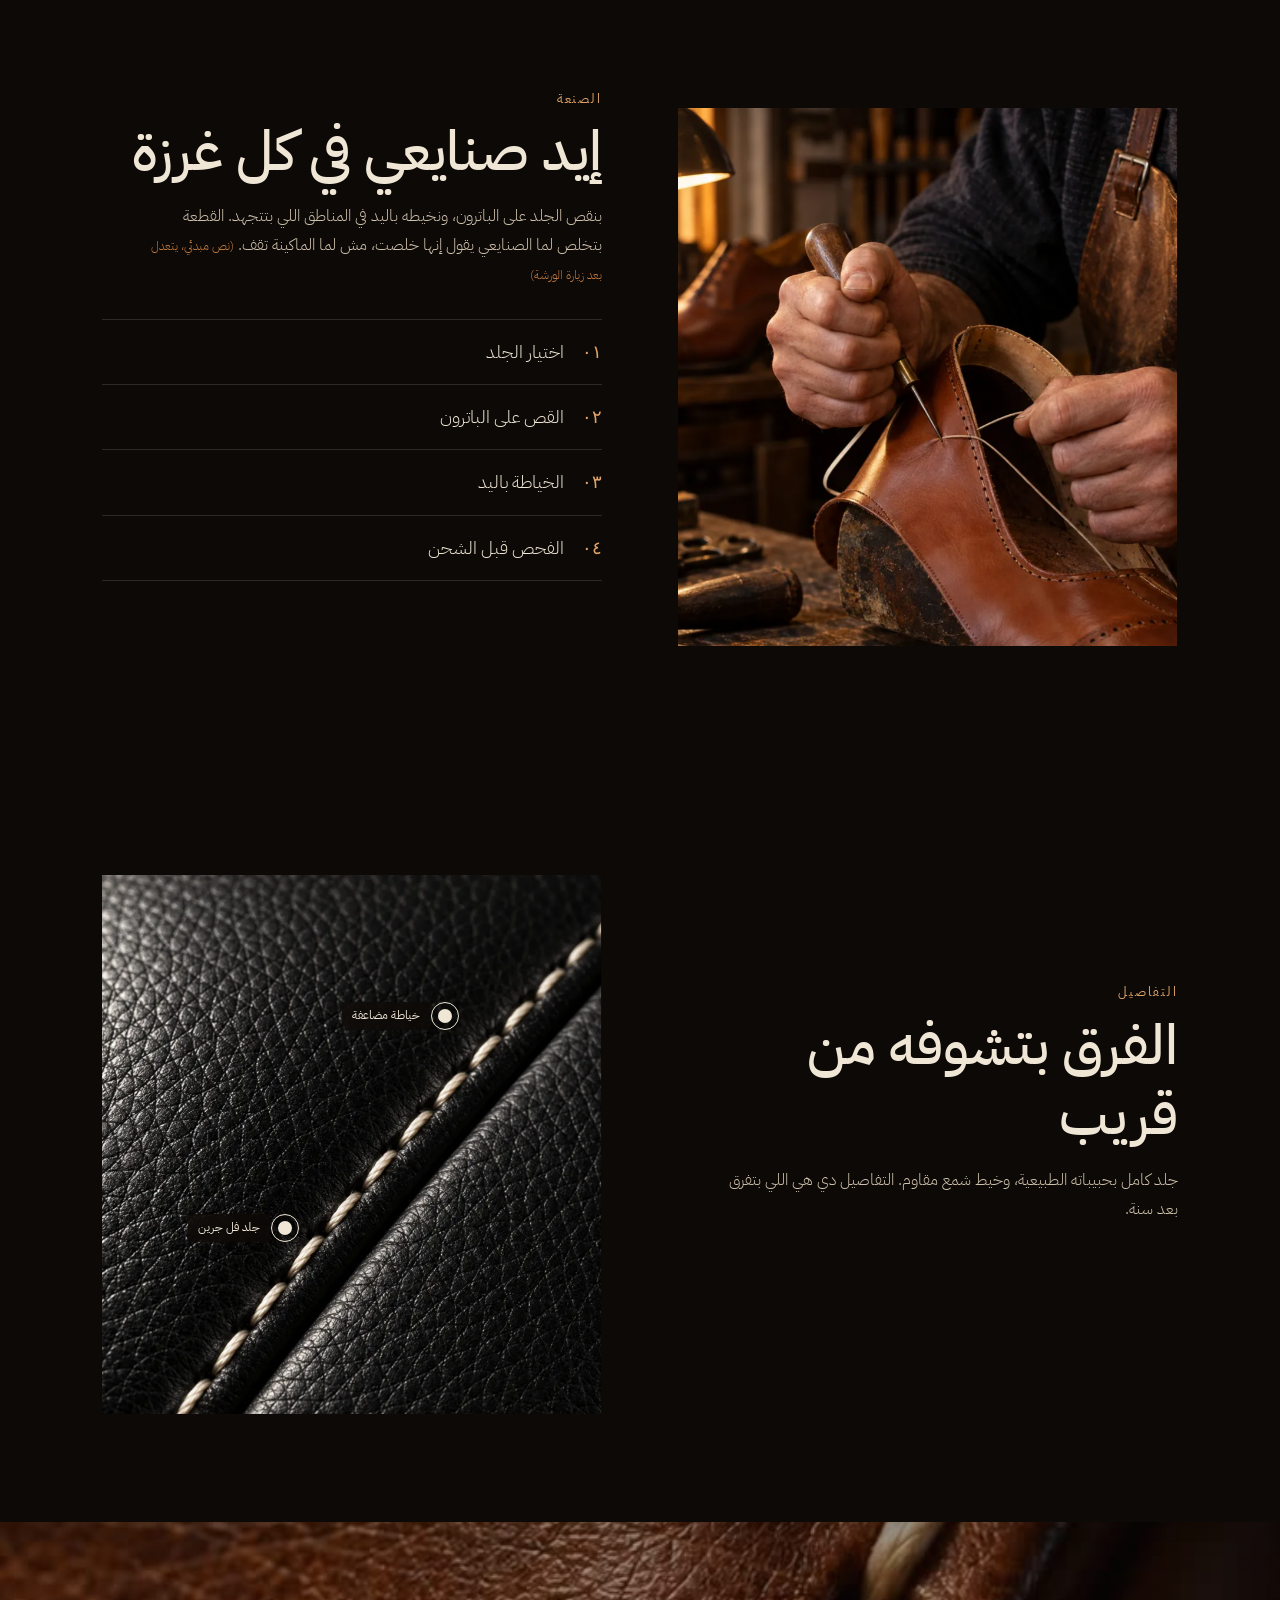
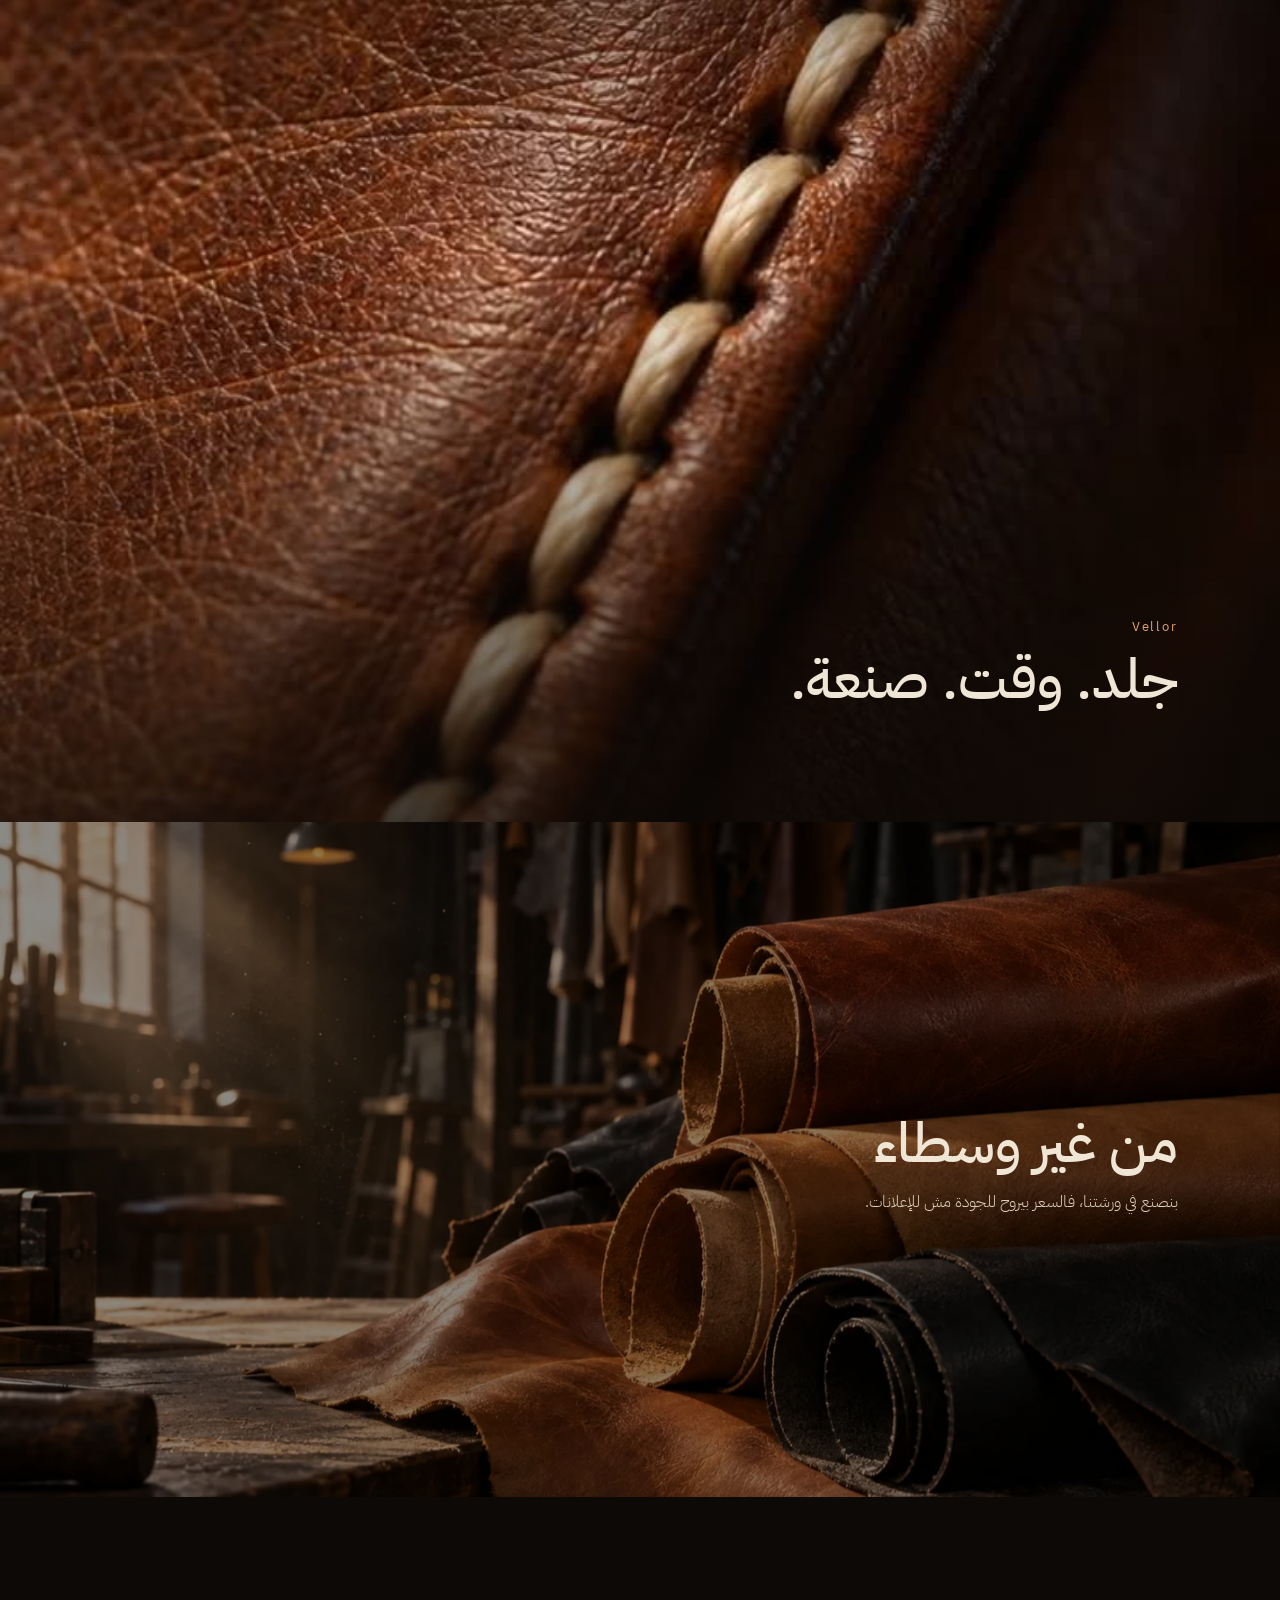
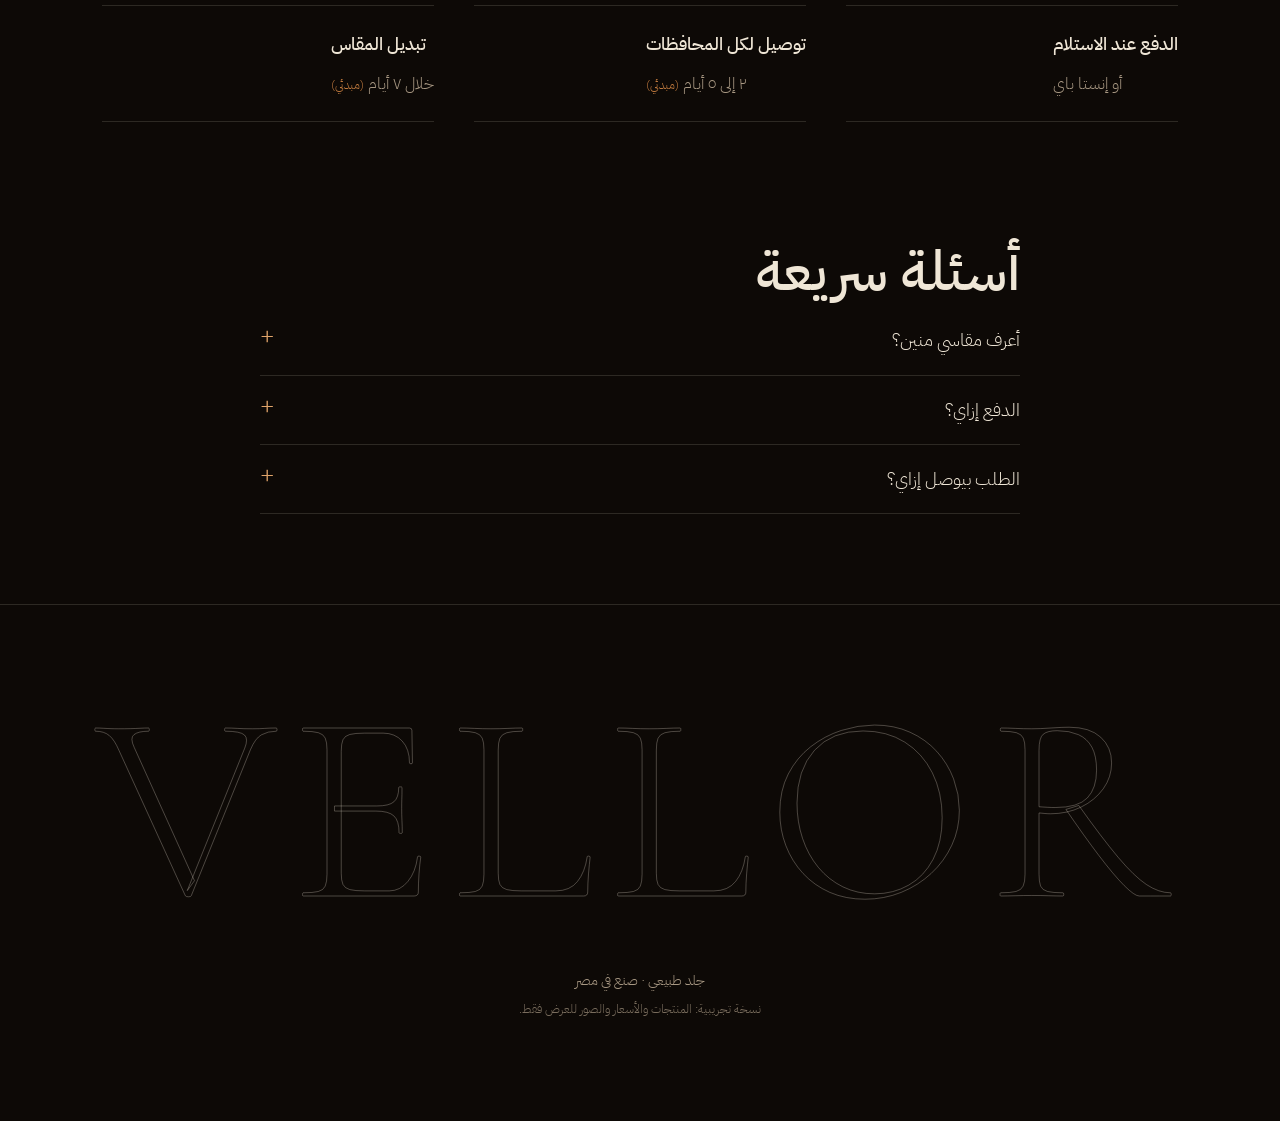
==== commit 5b8e1e9c: "Admin PWA, Supabase schema, storefront order flow" ====
--- a/index.html
+++ b/index.html
@@ -163,6 +163,5 @@
 <div class="toast" id="toast" hidden></div>
 <script src="config.js"></script>
 <script src="products.js"></script>
-<script src="app.js"></script>
-</body>
+<script src="data.js" data-next="app.js"></script></body>
 </html>
--- a/style.css
+++ b/style.css
@@ -266,3 +266,5 @@
 @media(min-width:1240px){.grid{grid-template-columns:repeat(4,1fr)}}
 .menu-open .menu a:nth-child(5){transition-delay:.53s}
 body.menu-open.f-open .fp{display:none}
+
+.cta:disabled{opacity:.45;pointer-events:none}
